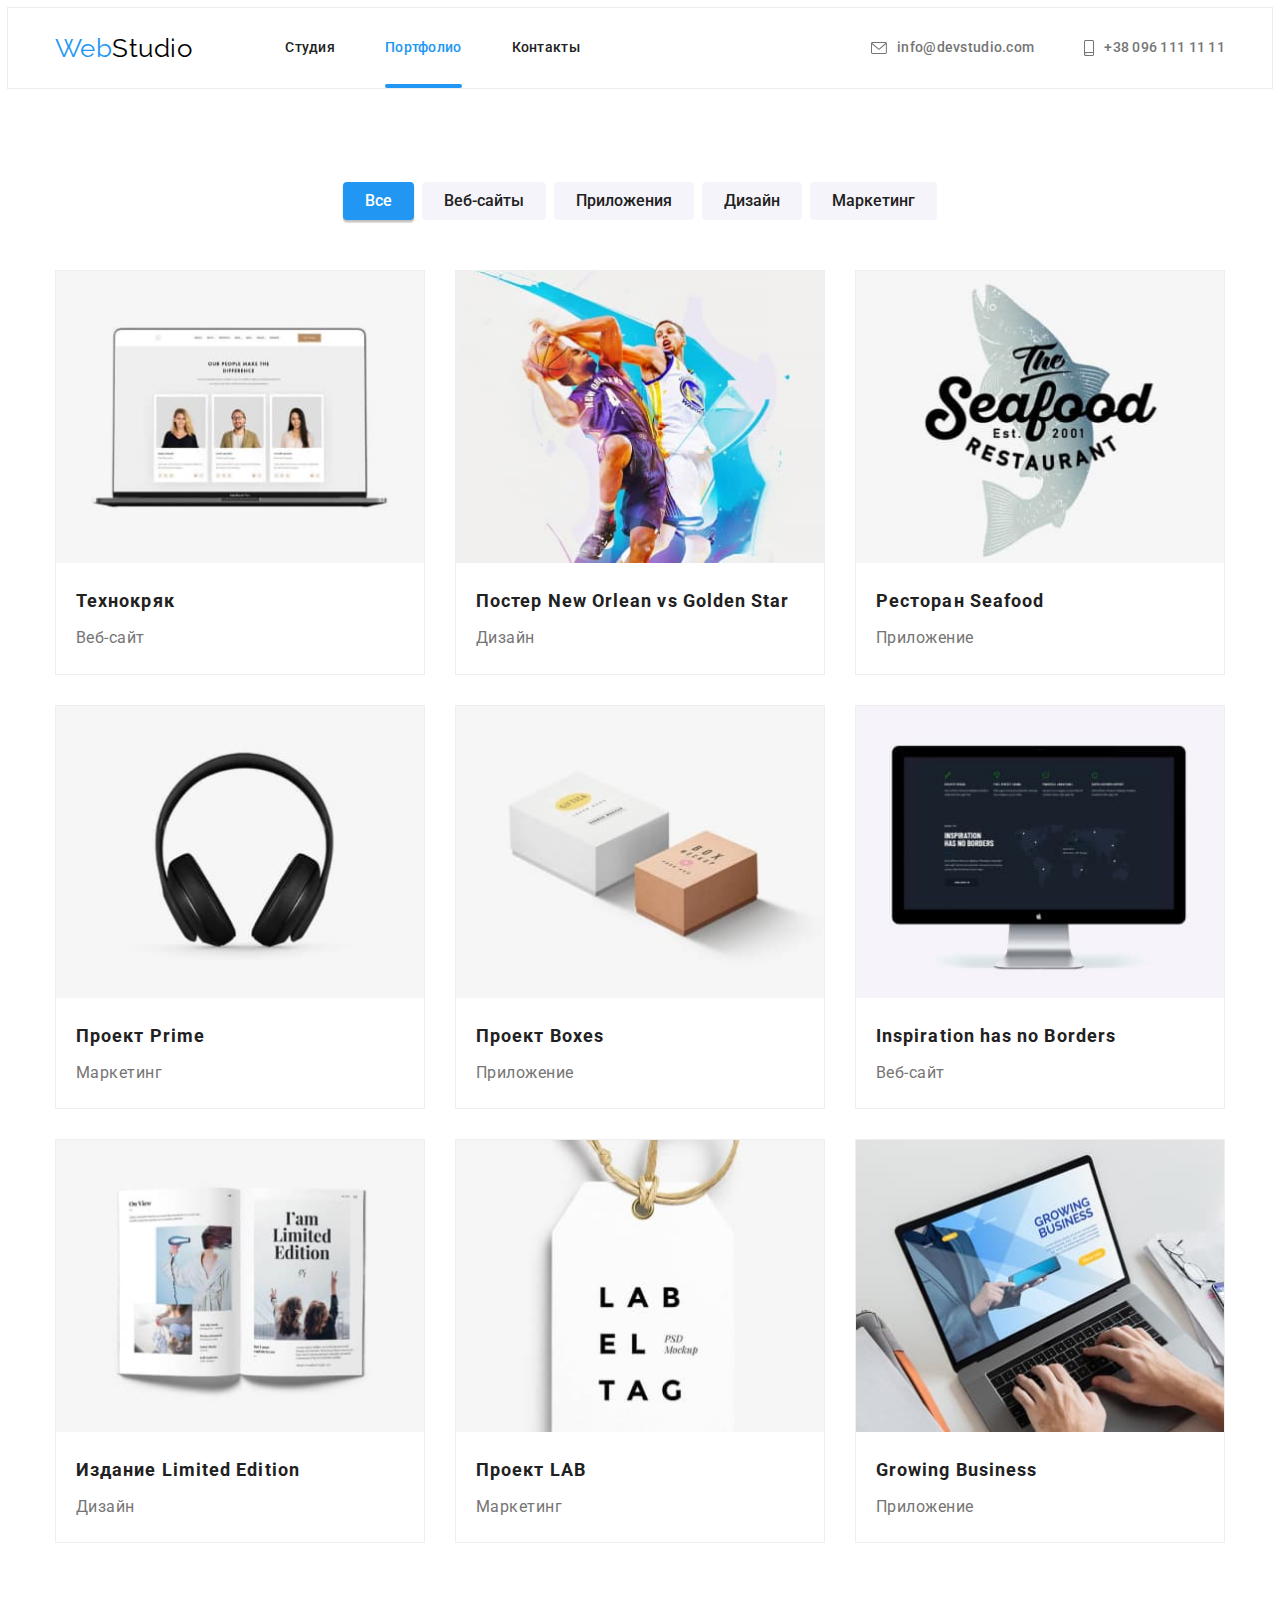
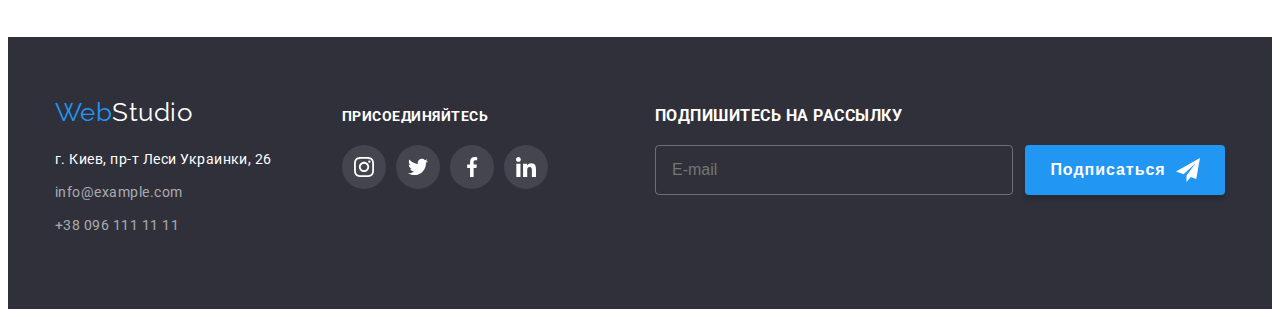
==== portfolio.html @ 7d3d6626 "дз-8" ====
<!DOCTYPE html>
<html lang="ru">
<head>
    <meta charset="UTF-8">
    <meta http-equiv="X-UA-Compatible" content="IE=edge">
    <meta name="viewport" content="width=device-width, initial-scale=1.0">
    <title>WebStudio</title>
    <link href="https://fonts.googleapis.com/css2?family=Raleway:wght@700&family=Roboto:wght@400;500;700&display=swap" rel="stylesheet">
    <link rel="stylesheet" href="https://cdnjs.cloudflare.com/ajax/libs/modern-normalize/1.1.0/modern-normalize.min.css"
        integrity="sha512-wpPYUAdjBVSE4KJnH1VR1HeZfpl1ub8YT/NKx4PuQ5NmX2tKuGu6U/JRp5y+Y8XG2tV+wKQpNHVUX03MfMFn9Q=="
        crossorigin="anonymous" referrerpolicy="no-referrer" />
    <link rel="stylesheet" href="./css/main.min.css">
</head>
<body>
    <header class="header">
        <div class="container main-nav">
            <nav class="main-nav">
                <a href="./index.html" class="logo">
                    <span class="accent">Web</span>Studio
                </a>
                <ul class="site-nav">
                    <li class="item">
                        <a href="./index.html" class="link">Студия</a>
                    </li>
                    <li class="item">
                        <a href="./portfolio.html" class="link current">Портфолио</a>
                    </li>
                    <li class="item">
                        <a href="/" class="link">Контакты</a>
                    </li>
                </ul>
            </nav>
            <ul class="contacts">
                <li class="item">
                    <a href="mailto:info@devstudio.com" class="link">
                        <svg class="icon-contacts" width="16" height="12" aria-hidden="true">
                            <use href="./images/icons.svg#envelope"></use>
                        </svg>
                        info@devstudio.com
                    </a>
                </li>
                <li class="item">
                    <a href="tel:+380961111111" class="link">
                        <svg class="icon-contacts" width="10" height="16" aria-hidden="true">
                            <use href="./images/icons.svg#smartphone"></use>
                        </svg>
                        +38 096 111 11 11
                    </a>
                </li>
            </ul>
        </div>
    </header>
    <main>
        <section class="section portf">
            <div class="container">
                <h1 class="visually-hidden">Меню</h1>
                <ul class="button-menu">
                    <li class="item">
                        <button type="button" class="button-potrf active">Все</button>
                    </li>
                    <li class="item">
                        <button type="button" class="button-potrf">Веб-сайты</button>
                    </li>
                    <li class="item">
                        <button type="button" class="button-potrf">Приложения</button>
                    </li>
                    <li class="item">
                        <button type="button" class="button-potrf">Дизайн</button>
                    </li>
                    <li class="item">
                        <button type="button" class="button-potrf">Маркетинг</button>
                    </li>
                </ul>
                <ul class="content">
                    <li class="item-portf">
                        <a class="card-portf" href="#">
                            <div class="card-thumb">
                                <img src="./images/P1.jpg" alt="ноутбук с веб-сайтом" width="370" height="294">
                                <div class="content-text">
                                    <span class="content-text-text">
                                        Ресурс предлагает комплексные предложения с разным уровнем функционала и сервисов. Все это позволит посетителю 
                                        получить исчерпывающие сведения о компании или частном лице.
                                    </span>
                                </div>
                            </div>
                            <div class="card-context">
                                <h3 class="title">Технокряк</h3>
                                <p class="context">Веб-сайт</p>
                            </div>
                        </a>
                    </li>
                    <li class="item-portf">
                        <a class="card-portf" href="#">
                            <div class="card-thumb">
                                <img src="./images/P2.jpg" alt="два баскетбольных игрока" width="370" height="294">
                                <div class="content-text">
                                    <span class="content-text-text">
                                        Ресурс предлагает комплексные предложения с разным уровнем функционала и сервисов. Все это позволит посетителю 
                                        получить исчерпывающие сведения о компании или частном лице.
                                    </span>
                                </div>
                            </div>
                            <div class="card-context">
                                <h3 class="title">Постер New Orlean vs Golden Star</h3>
                                <p class="context">Дизайн</p>
                            </div>
                        </a>
                    </li>
                    <li class="item-portf">
                        <a class="card-portf" href="#">
                            <div class="card-thumb">
                                <img src="./images/P3.jpg" alt="рыба" width="370" height="294">
                                <div class="content-text">
                                    <span class="content-text-text">
                                        Ресурс предлагает комплексные предложения с разным уровнем функционала и сервисов. Все это позволит посетителю 
                                        получить исчерпывающие сведения о компании или частном лице.
                                    </span>
                                </div>
                            </div>
                            <div class="card-context">
                                <h3 class="title">Ресторан Seafood</h3>
                                <p class="context">Приложение</p>
                            </div>
                        </a>
                    </li>
                    <li class="item-portf">
                        <a class="card-portf" href="#">
                            <div class="card-thumb">
                                <img src="./images/P4.jpg" alt="наушники" width="370" height="294">
                                <div class="content-text">
                                    <span class="content-text-text">
                                        Ресурс предлагает комплексные предложения с разным уровнем функционала и сервисов. Все это позволит посетителю
                                        получить исчерпывающие сведения о компании или частном лице.
                                    </span>
                                </div>
                            </div>
                            <div class="card-context">
                                <h3 class="title">Проект Prime</h3>
                                <p class="context">Маркетинг</p>
                            </div>
                        </a>
                    </li>
                    <li class="item-portf">
                        <a class="card-portf" href="#">
                            <div class="card-thumb">
                                <img src="./images/P5.jpg" alt="коробки" width="370" height="294">
                                <div class="content-text">
                                    <span class="content-text-text">
                                        Ресурс предлагает комплексные предложения с разным уровнем функционала и сервисов. Все это позволит посетителю
                                        получить исчерпывающие сведения о компании или частном лице.
                                    </span>
                                </div>
                            </div>
                            <div class="card-context">
                                <h3 class="title">Проект Boxes</h3>
                                <p class="context">Приложение</p>
                            </div>
                        </a>
                    </li>
                    <li class="item-portf">
                        <a class="card-portf" href="#">
                            <div class="card-thumb">
                                <img src="./images/P6.jpg" alt="монитор" width="370" height="294">
                                <div class="content-text">
                                    <span class="content-text-text">
                                        Ресурс предлагает комплексные предложения с разным уровнем функционала и сервисов. Все это позволит посетителю
                                        получить исчерпывающие сведения о компании или частном лице.
                                    </span>
                                </div>
                            </div>
                            <div class="card-context">
                                <h3 class="title">Inspiration has no Borders</h3>
                                <p class="context">Веб-сайт</p>
                            </div>
                        </a>
                    </li>
                    <li class="item-portf">
                        <a class="card-portf" href="#">
                            <div class="card-thumb">
                                <img src="./images/P7.jpg" alt="журнал" width="370" height="294">
                                <div class="content-text">
                                    <span class="content-text-text">
                                        Ресурс предлагает комплексные предложения с разным уровнем функционала и сервисов. Все это позволит посетителю
                                        получить исчерпывающие сведения о компании или частном лице.
                                    </span>
                                </div>
                            </div>
                            <div class="card-context">
                                <h3 class="title">Издание Limited Edition</h3>
                                <p class="context">Дизайн</p>
                            </div>
                        </a>
                    </li>
                    <li class="item-portf">
                        <a class="card-portf" href="#">
                            <div class="card-thumb">
                                <img src="./images/P8.jpg" alt="бирка" width="370" height="294">
                                <div class="content-text">
                                    <span class="content-text-text">
                                        Ресурс предлагает комплексные предложения с разным уровнем функционала и сервисов. Все это позволит посетителю
                                        получить исчерпывающие сведения о компании или частном лице.
                                    </span>
                                </div>
                            </div>
                            <div class="card-context">
                                <h3 class="title">Проект LAB</h3>
                                <p class="context">Маркетинг</p>
                            </div>
                        </a>
                    </li>
                    <li class="item-portf">
                        <a class="card-portf" href="#">
                            <div class="card-thumb">
                                <img src="./images/P9.jpg" alt="ноутбук с веб-сайтом" width="370" height="294">
                                <div class="content-text">
                                    <span class="content-text-text">
                                        Ресурс предлагает комплексные предложения с разным уровнем функционала и сервисов. Все это позволит посетителю
                                        получить исчерпывающие сведения о компании или частном лице.
                                    </span>
                                </div>
                            </div>
                            <div class="card-context">
                                <h3 class="title">Growing Business</h3>
                                <p class="context">Приложение</p>
                            </div>
                        </a>
                    </li>
                </ul>
            </div>
        </section>
    </main>
    <footer class="footer">
        <div class="container address">
            <div class="container-double">
                <div class="footer-address">
                    <a href="./index.html" class="logo-white"><span class="accent">Web</span>Studio</a>
                    <address class="address">
                        <ul class="address-nav">
                            <li class="item"><a class="link-nav" href="https://bit.ly/3pXMvUd" target="_blank"
                                    rel="noopener noreferrer">г.
                                    Киев, пр-т
                                    Леси Украинки, 26</a></li>
                            <li class="item"><a class="link" href="mailto:info@devstudio.com">info@example.com</a></li>
                            <li class="item"><a class="link" href="tel:+380961111111">+38 096 111 11 11</a></li>
                        </ul>
                    </address>
                </div>
                <div class="footer-container">
                    <h3 class="title">присоединяйтесь</h3>
                    <ul class="social">
                        <li class="item-social">
                            <a class="link" href="#">
                                <svg class="icon-social" width="20" height="20" aria-label="Ссылка на Instagram">
                                    <use href="./images/icons.svg#instagram"></use>
                                </svg>
                            </a>
                        </li>
                        <li class="item-social">
                            <a class="link" href="#">
                                <svg class="icon-social" width="20" height="20" aria-label="Ссылка на Twitter">
                                    <use href="./images/icons.svg#twitter"></use>
                                </svg>
                            </a>
                        </li>
                        <li class="item-social">
                            <a class="link" href="#">
                                <svg class="icon-social" width="20" height="20" aria-label="Ссылка на Facebook">
                                    <use href="./images/icons.svg#facebook"></use>
                                </svg>
                            </a>
                        </li>
                        <li class="item-social">
                            <a class="link" href="#">
                                <svg class="icon-social" width="20" height="20" aria-label="Ссылка на Linkedin">
                                    <use href="./images/icons.svg#linkedin"></use>
                                </svg>
                            </a>
                        </li>
                    </ul>
                </div>
            </div>
            <div class="form-footer">
                <b class="form-title">Подпишитесь на рассылку</b>
                <form class="form-subscription">
                    <input class="input-subscription" type="email" name="email" id="email" placeholder="E-mail" />
                    <button class="button-subscription" type="submit">
                        Подписаться
                        <svg class="icon-form" width="24" height="24" aria-hidden="true">
                            <use href="./images/icons.svg#send"></use>
                        </svg>
                    </button>
                </form>
            </div>
        </div>
    </footer>
</body>
</html>
---- css/main.min.css ----
:root{--primary-text-color: #757575;--title-text-color: #212121;--accent-color: #2196F3;--button-hover-color: #188CE8;--primary-white-color: #FFFFFF;--secondary-white-color: #F5F4FA;--address-link-color: rgba(255, 255, 255, 0.6);--logo-color: #000000;--herofooter-bg-color: #2F303A;--icons-primary-color: #afb1b8;--footer-social-color: rgba(255, 255, 255, 10%)}.visually-hidden{position:absolute;width:1px;height:1px;margin:-1px;border:0;padding:0;white-space:nowrap;-webkit-clip-path:inset(100%);clip-path:inset(100%);clip:rect(0 0 0 0);overflow:hidden}body{font-family:Roboto,sans-serif;letter-spacing:.03em;color:var(--primary-text-color);background-color:var(--primary-white-color)}h1,h2,h3,p,ul,li{margin:0}ul,li{list-style:none;text-decoration:none;padding:0}img{display:block;max-width:100%;height:auto}a{text-decoration:none;color:inherit}address{font-style:normal}html{-webkit-box-sizing:border-box;box-sizing:border-box}*,*::after,*::before{-webkit-box-sizing:inherit;box-sizing:inherit}.container{padding-left:15px;padding-right:15px;margin:0 auto}@media screen and (min-width: 480px){.container{width:480px}}@media screen and (min-width: 768px){.container{width:768px}}@media screen and (min-width: 1200px){.container{width:1200px}}.backdrop{position:fixed;top:0;left:0;width:100%;height:100%;background-color:rgba(0,0,0,.2);z-index:1;opacity:1;-webkit-transition:opacity 250ms cubic-bezier(0.4, 0, 0.2, 1),visibility 250ms cubic-bezier(0.4, 0, 0.2, 1);transition:opacity 250ms cubic-bezier(0.4, 0, 0.2, 1),visibility 250ms cubic-bezier(0.4, 0, 0.2, 1)}.backdrop.is-hidden{opacity:0;pointer-events:none;visibility:hidden}.backdrop.is-hidden .modal{-webkit-transform:translate(-50%, -50%) scale(0.9);transform:translate(-50%, -50%) scale(0.9)}.modal{display:-webkit-box;display:-ms-flexbox;display:flex;position:absolute;top:50%;left:50%;padding:40px;min-height:581px;min-width:528px;background-color:var(--primary-white-color);-webkit-box-shadow:0px 1px 3px rgba(0,0,0,.12),0px 1px 1px rgba(0,0,0,.14),0px 2px 1px rgba(0,0,0,.2);box-shadow:0px 1px 3px rgba(0,0,0,.12),0px 1px 1px rgba(0,0,0,.14),0px 2px 1px rgba(0,0,0,.2);border-radius:4px;-webkit-transform:translate(-50%, -50%) scale(1);transform:translate(-50%, -50%) scale(1);-webkit-transition:-webkit-transform 250ms cubic-bezier(0.4, 0, 0.2, 1);transition:-webkit-transform 250ms cubic-bezier(0.4, 0, 0.2, 1);transition:transform 250ms cubic-bezier(0.4, 0, 0.2, 1);transition:transform 250ms cubic-bezier(0.4, 0, 0.2, 1), -webkit-transform 250ms cubic-bezier(0.4, 0, 0.2, 1)}@media screen and (max-width: 479px){.modal{width:calc(100vw - 80px)}}.modal-item{display:-webkit-box;display:-ms-flexbox;display:flex;position:absolute;top:8px;right:8px;width:30px;height:30px;border-radius:50%;-webkit-box-align:center;-ms-flex-align:center;align-items:center;-webkit-box-pack:center;-ms-flex-pack:center;justify-content:center;background-color:inherit;border:1px solid rgba(0,0,0,.1);cursor:pointer}.modal-item:hover .icon-modal,.modal-item:focus .icon-modal{fill:var(--accent-color)}.icon-modal{position:absolute;fill:var(--logo-color);-webkit-transition:fill 250ms cubic-bezier(0.4, 0, 0.2, 1);transition:fill 250ms cubic-bezier(0.4, 0, 0.2, 1)}.form-modal{display:-webkit-box;display:-ms-flexbox;display:flex;-webkit-box-orient:vertical;-webkit-box-direction:normal;-ms-flex-direction:column;flex-direction:column;-webkit-box-align:center;-ms-flex-align:center;align-items:center;text-align:left;padding:0}@media screen and (max-width: 479px){.form-modal{width:calc(100vw - 80px)}}.form-modal-title{font-weight:700;font-size:20px;line-height:1.5;text-align:center;color:var(--title-text-color);margin-bottom:12px}@media screen and (min-width: 1200px){.form-modal-title{line-height:1.16}}.form-group-field{width:100%;font-size:16px;line-height:1.125;margin-bottom:20px}.form-label{display:block;font-size:12px;line-height:1.17;letter-spacing:.01em;color:var(--primary-text-color);padding:0;margin-bottom:4px}.form-field{position:relative;width:100%;margin-bottom:10px}.form-field:focus-within>.icon-input{fill:var(--accent-color)}.icon-input{position:absolute;left:12px;top:50%;-webkit-transform:translateY(-50%);transform:translateY(-50%);width:18px;height:18px;fill:var(--title-text-color);-webkit-transition:fill 250ms cubic-bezier(0.4, 0, 0.2, 1);transition:fill 250ms cubic-bezier(0.4, 0, 0.2, 1)}.form-input{width:100%;min-height:40px;border:1px solid rgba(33,33,33,.2);border-radius:4px;padding-left:42px;color:var(--primary-text-color);-webkit-transition:border 250ms cubic-bezier(0.4, 0, 0.2, 1);transition:border 250ms cubic-bezier(0.4, 0, 0.2, 1)}.form-input:focus-within{border:1px solid #2196f3}.form-textarea{display:block;width:100%;min-height:120px;border:1px solid rgba(33,33,33,.2);border-radius:4px;color:var(--primary-text-color);padding:12px 16px;margin:0;resize:none;-webkit-transition:border 250ms cubic-bezier(0.4, 0, 0.2, 1);transition:border 250ms cubic-bezier(0.4, 0, 0.2, 1)}.form-textarea:focus-within{border:1px solid #2196f3}.form-textarea::-webkit-input-placeholder{color:rgba(117,117,117,.5)}.form-textarea::-moz-placeholder{color:rgba(117,117,117,.5)}.form-textarea:-ms-input-placeholder{color:rgba(117,117,117,.5)}.form-textarea::-ms-input-placeholder{color:rgba(117,117,117,.5)}.form-textarea::placeholder{color:rgba(117,117,117,.5)}.form-contract-label{position:relative;display:-webkit-box;display:-ms-flexbox;display:flex;-webkit-box-align:center;-ms-flex-align:center;align-items:center;margin-bottom:30px;padding-left:24px;font-size:14px;line-height:1.71;color:var(--primary-text-color)}@media screen and (max-width: 767px){.form-contract-label{font-size:12px;line-height:1.16}}.form-contract-link{text-decoration:underline;color:var(--accent-color)}.icon-contract-check{position:absolute;left:0;top:50%;-webkit-transform:translateY(-50%);transform:translateY(-50%);opacity:1;-webkit-transition:opacity 250ms cubic-bezier(0.4, 0, 0.2, 1);transition:opacity 250ms cubic-bezier(0.4, 0, 0.2, 1)}.checkbox:checked~.icon-contract-check{opacity:0}.icon-contract-checked{position:absolute;left:0;top:50%;-webkit-transform:translateY(-50%);transform:translateY(-50%);opacity:0;fill:var(--accent-color);-webkit-transition:opacity 250ms cubic-bezier(0.4, 0, 0.2, 1);transition:opacity 250ms cubic-bezier(0.4, 0, 0.2, 1)}.form-contract-label:focus-within>.icon-contract-checked,.checkbox:checked~.icon-contract-checked{opacity:1}.checkbox:focus-visible~.icon-contract-checked{outline-offset:2px;outline:2px solid #000;border-radius:1px}.form-modal-btn{display:-webkit-box;display:-ms-flexbox;display:flex;-webkit-box-align:center;-ms-flex-align:center;align-items:center;-webkit-box-pack:center;-ms-flex-pack:center;justify-content:center;width:200px;height:50px;padding:0;font-weight:700;font-size:16px;line-height:1.875;letter-spacing:.06em;color:var(--primary-white-color);-webkit-box-shadow:0px 4px 4px rgba(0,0,0,.15);box-shadow:0px 4px 4px rgba(0,0,0,.15);background-color:var(--accent-color);border:none;border-radius:4px;cursor:pointer;-webkit-transition:background-color 250ms cubic-bezier(0.4, 0, 0.2, 1);transition:background-color 250ms cubic-bezier(0.4, 0, 0.2, 1)}.form-modal-btn:hover,.form-modal-btn:focus{background-color:var(--button-hover-color)}.section{max-width:1600px;margin:0 auto;padding-top:60px;padding-bottom:60px}@media screen and (min-width: 1200px){.section{padding-top:94px;padding-bottom:94px}}.section-title,.team-title,.clients-title{margin-top:0;margin-bottom:50px;font-size:36px;line-height:1.17;text-align:center;color:var(--title-text-color)}.site-nav .link:hover,.site-nav .link:focus,.contacts .link:hover,.contacts .link:focus,.address-nav .link:hover,.address-nav .link:focus{color:var(--accent-color)}.button-menu .button-potrf.active,.button-potrf:hover,.button-potrf:focus{color:var(--primary-white-color);background-color:var(--accent-color);-webkit-box-shadow:0px 3px 1px rgba(0,0,0,.1),0px 1px 2px rgba(0,0,0,.08),0px 2px 2px rgba(0,0,0,.12);box-shadow:0px 3px 1px rgba(0,0,0,.1),0px 1px 2px rgba(0,0,0,.08),0px 2px 2px rgba(0,0,0,.12)}.header{outline:1px solid #ececec}.logo{font-family:Raleway;font-size:26px;line-height:1.19;color:var(--logo-color)}.accent{color:var(--accent-color)}.main-nav{display:-webkit-box;display:-ms-flexbox;display:flex;-webkit-box-align:center;-ms-flex-align:center;align-items:center}.site-nav{display:-webkit-box;display:-ms-flexbox;display:flex;margin-left:93px}.site-nav .link{display:block;padding-top:32px;padding-bottom:32px;font-weight:500;font-size:14px;line-height:1.14;letter-spacing:.02em;color:var(--title-text-color);-webkit-transition:color 250ms cubic-bezier(0.4, 0, 0.2, 1);transition:color 250ms cubic-bezier(0.4, 0, 0.2, 1)}.site-nav .item+.item{margin-left:50px}.site-nav .link.current{color:var(--accent-color)}.site-nav .link.current::after{position:absolute;display:block;content:"";bottom:0;right:0;width:100%;height:4px;border-radius:2px;background-color:#2196f3}.site-nav .item{position:relative}.contacts{display:-webkit-box;display:-ms-flexbox;display:flex;margin-left:auto}.contacts .item{fill:currentColor}.contacts .icon-contacts{margin-right:10px}.contacts .icon-contacts:hover{fill:var(--accent-color)}.contacts .link{display:-webkit-inline-box;display:-ms-inline-flexbox;display:inline-flex;-webkit-box-align:center;-ms-flex-align:center;align-items:center;padding-top:32px;padding-bottom:32px;font-weight:500;font-size:14px;line-height:1.14;letter-spacing:.02em;color:var(--primary-text-color);-webkit-transition:color 250ms cubic-bezier(0.4, 0, 0.2, 1);transition:color 250ms cubic-bezier(0.4, 0, 0.2, 1)}.contacts .item+.item{margin-left:50px}.hero{padding:200px 0;text-align:center;background-color:var(--herofooter-bg-color);max-width:1600px;margin-left:auto;margin-right:auto;background-image:-webkit-gradient(linear, left top, right top, from(rgba(47, 48, 58, 0.4)), to(rgba(47, 48, 58, 0.4))),url(../images/fon.jpg);background-image:linear-gradient(to right, rgba(47, 48, 58, 0.4), rgba(47, 48, 58, 0.4)),url(../images/fon.jpg);background-repeat:no-repeat;background-position:center;background-size:cover}.hero-title{width:696px;margin-left:auto;margin-right:auto;margin-top:0;margin-bottom:30px;font-weight:900;font-size:44px;line-height:1.36;letter-spacing:.06em;text-transform:uppercase;color:var(--primary-white-color)}.button{font-family:inherit;font-weight:700;font-size:16px;line-height:1.88;text-align:center;letter-spacing:.06em;color:var(--primary-white-color);background-color:var(--accent-color);padding:10px 32px;border-radius:4px;border:none;cursor:pointer;-webkit-transition:background-color 250ms cubic-bezier(0.4, 0, 0.2, 1);transition:background-color 250ms cubic-bezier(0.4, 0, 0.2, 1)}.button:hover,.button:focus{color:var(--primary-white-color);background-color:var(--button-hover-color)}@media screen and (min-width: 768px){.peculiarities{display:-webkit-box;display:-ms-flexbox;display:flex;-ms-flex-wrap:wrap;flex-wrap:wrap}}@media screen and (max-width: 479px){.peculiarities .item{width:100%}}@media screen and (max-width: 767px){.peculiarities .item+.peculiarities .item{margin-left:30px}}@media screen and (min-width: 480px)and (max-width: 767px){.peculiarities .item{width:450px}}@media screen and (min-width: 768px)and (max-width: 1199px){.peculiarities .item{-ms-flex-preferred-size:calc(50% - 30px);flex-basis:calc(50% - 30px);margin-left:30px;margin-top:30px}}@media screen and (min-width: 1200px){.peculiarities .item{-ms-flex-preferred-size:calc(25% - 30px);flex-basis:calc(25% - 30px);margin-left:30px;margin-top:30px}}.peculiarities .title{margin-top:0;margin-bottom:10px;font-size:14px;line-height:1.14;text-transform:uppercase;color:var(--title-text-color);text-align:center}@media screen and (min-width: 768px){.peculiarities .title{text-align:left}}.thumb{display:-webkit-box;display:-ms-flexbox;display:flex;margin-bottom:30px;background-color:var(--secondary-white-color);border-radius:4px;height:120px;-webkit-box-align:center;-ms-flex-align:center;align-items:center;-webkit-box-pack:center;-ms-flex-pack:center;justify-content:center}.text{margin-top:0;margin-bottom:0;font-size:14px;line-height:1.71}@media screen and (max-width: 768px){.text{margin-bottom:30px}}.image{padding-top:0}@media screen and (max-width: 1199px){.image{display:none}}.picture{display:-webkit-box;display:-ms-flexbox;display:flex;position:relative;width:370}.picture .item+.item{margin-left:30px}.picture-text{display:-webkit-box;display:-ms-flexbox;display:flex;position:absolute;padding:27px 82px;bottom:0;font-weight:700;font-size:14px;line-height:1.14;text-transform:uppercase;color:#fff;-webkit-box-pack:center;-ms-flex-pack:center;justify-content:center;-webkit-box-align:center;-ms-flex-align:center;align-items:center}.picture-text-text{margin:0}.picture .item::before{display:inline-block;position:absolute;content:"";width:370px;height:70px;bottom:0;background-color:rgba(47,48,58,.8)}.section.team{background-color:var(--secondary-white-color)}@media screen and (min-width: 768px){.work-list{display:-webkit-box;display:-ms-flexbox;display:flex;-ms-flex-wrap:wrap;flex-wrap:wrap;margin-left:-30px;margin-top:-30px}}.work-list .title{margin-top:0;margin-bottom:10px;font-weight:500;font-size:16px;line-height:1.19;color:var(--title-text-color)}.work-item{background-color:var(--primary-white-color);-webkit-box-shadow:0px 1px 3px rgba(0,0,0,.12),0px 1px 1px rgba(0,0,0,.14),0px 2px 1px rgba(0,0,0,.2);box-shadow:0px 1px 3px rgba(0,0,0,.12),0px 1px 1px rgba(0,0,0,.14),0px 2px 1px rgba(0,0,0,.2);border-radius:0px 0px 4px 4px}@media screen and (max-width: 479px){.work-item{width:100%}}@media screen and (min-width: 480px)and (max-width: 767px){.work-item{width:450px}}@media screen and (max-width: 767px){.work-item+.work-item{margin-top:30px}}@media screen and (min-width: 768px)and (max-width: 1199px){.work-item{-ms-flex-preferred-size:calc(50% - 30px);flex-basis:calc(50% - 30px);margin-left:30px;margin-top:30px}}@media screen and (min-width: 1200px){.work-item{-ms-flex-preferred-size:calc(25% - 30px);flex-basis:calc(25% - 30px);margin-left:30px;margin-top:30px}}.card-content{padding:30px;text-align:center}.card-icon{display:-webkit-box;display:-ms-flexbox;display:flex;-webkit-box-pack:center;-ms-flex-pack:center;justify-content:center}.card-icon .link{display:-webkit-inline-box;display:-ms-inline-flexbox;display:inline-flex;-webkit-box-align:center;-ms-flex-align:center;align-items:center;-webkit-box-pack:center;-ms-flex-pack:center;justify-content:center;width:44px;height:44px;border-radius:50%;fill:var(--icons-primary-color);-webkit-transition:background-color 250ms cubic-bezier(0.4, 0, 0.2, 1),fill 250ms cubic-bezier(0.4, 0, 0.2, 1);transition:background-color 250ms cubic-bezier(0.4, 0, 0.2, 1),fill 250ms cubic-bezier(0.4, 0, 0.2, 1)}.card-icon .link:hover,.card-icon .link:focus{fill:var(--primary-white-color);background-color:var(--accent-color)}.card-icon .item-team+.item-team{margin-left:10px}.team-text{margin-top:0;margin-bottom:16px;font-size:16px;line-height:1.19}.company{display:-webkit-box;display:-ms-flexbox;display:flex;-ms-flex-wrap:wrap;flex-wrap:wrap;margin-left:-30px;margin-top:-30px}.company .link{display:-webkit-inline-box;display:-ms-inline-flexbox;display:inline-flex;border:1px solid var(--icons-primary-color);border-radius:4px;width:170px;height:92px;-webkit-box-align:center;-ms-flex-align:center;align-items:center;-webkit-box-pack:center;-ms-flex-pack:center;justify-content:center;fill:var(--icons-primary-color);-webkit-transition:border 250ms cubic-bezier(0.4, 0, 0.2, 1);transition:border 250ms cubic-bezier(0.4, 0, 0.2, 1)}.company .link:hover,.company .link:focus{border:1px solid var(--accent-color)}.company .link:hover .icon-clients,.company .link:hover .icon-clients,.company .link:focus .icon-clients,.company .link:focus .icon-clients{fill:var(--accent-color)}.company .link:hover .icon-clients,.company .link:focus .icon-clients{-webkit-transition:fill 250ms cubic-bezier(0.4, 0, 0.2, 1);transition:fill 250ms cubic-bezier(0.4, 0, 0.2, 1)}.company .company-item+.company-item{margin-left:30px}.company .company-item{-ms-flex-preferred-size:calc(50% - 30px);flex-basis:calc(50% - 30px);margin-left:30px;margin-top:30px}@media screen and (min-width: 768px){.company .company-item{-ms-flex-preferred-size:calc(33.3333333333% - 30px);flex-basis:calc(33.3333333333% - 30px);margin-left:30px;margin-top:30px}}@media screen and (min-width: 1200px){.company .company-item{-ms-flex-preferred-size:calc(16.6666666667% - 30px);flex-basis:calc(16.6666666667% - 30px);margin-left:30px;margin-top:30px}}.footer{padding-top:60px;padding-bottom:60px;background-color:var(--herofooter-bg-color)}@media screen and (min-width: 768px)and (max-width: 1199px){.container-double{display:-webkit-box;display:-ms-flexbox;display:flex;-webkit-box-align:baseline;-ms-flex-align:baseline;align-items:baseline;margin-bottom:60px}}@media screen and (min-width: 768px)and (min-width: 1200px){.container-double{display:-webkit-box;display:-ms-flexbox;display:flex;-webkit-box-align:baseline;-ms-flex-align:baseline;align-items:baseline}}.logo-white{display:block;margin-bottom:20px;font-family:Raleway;font-size:26px;line-height:1.19;color:var(--primary-white-color)}@media screen and (min-width: 768px)and (max-width: 1199px){.footer-address{width:354px;margin-bottom:0;max-width:354px;margin-right:30px}}@media screen and (max-width: 767px){.footer-address{margin-bottom:60px}}.address{text-align:center}@media screen and (min-width: 1200px){.address{display:-webkit-box;display:-ms-flexbox;display:flex;text-align:left;-webkit-box-align:baseline;-ms-flex-align:baseline;align-items:baseline}}.address-nav .item+.item{margin-top:9px}.address-nav .link-nav{font-style:normal;font-size:14px;line-height:1.71;color:var(--primary-white-color)}.address-nav .link{font-style:normal;font-size:14px;line-height:1.71;color:var(--address-link-color);-webkit-transition:color 250ms cubic-bezier(0.4, 0, 0.2, 1);transition:color 250ms cubic-bezier(0.4, 0, 0.2, 1)}.footer-container{margin-bottom:60px}@media screen and (min-width: 768px)and (max-width: 1199px){.footer-container{width:354px;margin-bottom:0;max-width:354px;margin-right:30px}}@media screen and (min-width: 1200px){.footer-container{margin-left:70px}}.footer-container .title{margin-top:0;margin-bottom:20px;font-weight:700;font-size:14px;line-height:1.14;text-transform:uppercase;color:var(--primary-white-color)}.social{display:-webkit-inline-box;display:-ms-inline-flexbox;display:inline-flex}@media screen and (min-width: 1200px){.social{display:-webkit-box;display:-ms-flexbox;display:flex}}.social .link{display:-webkit-inline-box;display:-ms-inline-flexbox;display:inline-flex;-webkit-box-align:center;-ms-flex-align:center;align-items:center;-webkit-box-pack:center;-ms-flex-pack:center;justify-content:center;width:44px;height:44px;border-radius:50%;fill:var(--primary-white-color);background-color:var(--footer-social-color);-webkit-transition:background-color 250ms cubic-bezier(0.4, 0, 0.2, 1);transition:background-color 250ms cubic-bezier(0.4, 0, 0.2, 1)}.social .link:hover,.social .link:focus{background-color:var(--accent-color)}.social .item-social+.item-social{margin-left:10px}.form-footer{margin-left:auto;color:var(--primary-white-color)}.form-title{display:block;text-transform:uppercase;margin-bottom:20px}.form-subscription{display:-webkit-box;display:-ms-flexbox;display:flex;-webkit-box-align:center;-ms-flex-align:center;align-items:center}@media screen and (max-width: 1199px){.form-subscription{-webkit-box-orient:vertical;-webkit-box-direction:normal;-ms-flex-direction:column;flex-direction:column}}.input-subscription{display:-webkit-box;display:-ms-flexbox;display:flex;-webkit-box-align:center;-ms-flex-align:center;align-items:center;min-width:450px;height:50px;padding:0;padding-left:16px;font-size:16px;line-height:1.25;color:var(--primary-white-color);background-color:rgba(0,0,0,0);border:1px solid rgba(255,255,255,.3);border-radius:4px}@media screen and (max-width: 1199px){.input-subscription{margin-bottom:20px}}@media screen and (min-width: 1200px){.input-subscription{min-width:358px;margin-right:12px}}.button-subscription{display:-webkit-box;display:-ms-flexbox;display:flex;-webkit-box-align:center;-ms-flex-align:center;align-items:center;-webkit-box-pack:center;-ms-flex-pack:center;justify-content:center;width:200px;height:50px;padding:0;font-weight:700;font-size:16px;line-height:1.875;letter-spacing:.06em;color:var(--primary-white-color);-webkit-box-shadow:0px 4px 4px rgba(0,0,0,.15);box-shadow:0px 4px 4px rgba(0,0,0,.15);background-color:var(--accent-color);border:none;border-radius:4px;cursor:pointer;-webkit-transition:background-color 250ms cubic-bezier(0.4, 0, 0.2, 1);transition:background-color 250ms cubic-bezier(0.4, 0, 0.2, 1)}.button-subscription:hover,.button-subscription:focus{color:var(--primary-white-color);background-color:var(--button-hover-color)}.icon-form{margin-left:10px;fill:var(--primary-white-color)}.button-menu{display:-webkit-box;display:-ms-flexbox;display:flex;-webkit-box-pack:center;-ms-flex-pack:center;justify-content:center;margin-bottom:50px}@media screen and (max-width: 767px){.button-menu{-webkit-box-pack:start;-ms-flex-pack:start;justify-content:start;-ms-flex-wrap:wrap;flex-wrap:wrap;margin-bottom:25px}}@media screen and (min-width: 768px)and (max-width: 1199px){.button-menu{margin-bottom:30px}}.button-menu .item+.item{margin-left:8px}@media screen and (max-width: 767px){.button-menu .item+.item{margin-bottom:15px}}.button-potrf{margin-top:0;font-family:inherit;font-weight:500;font-size:16px;line-height:1.63;text-align:center;color:var(--title-text-color);background-color:var(--secondary-white-color);padding:6px 22px;border-radius:4px;border:none;cursor:pointer;-webkit-transition:color 250ms cubic-bezier(0.4, 0, 0.2, 1),background-color 250ms cubic-bezier(0.4, 0, 0.2, 1),-webkit-box-shadow 250ms cubic-bezier(0.4, 0, 0.2, 1);transition:color 250ms cubic-bezier(0.4, 0, 0.2, 1),background-color 250ms cubic-bezier(0.4, 0, 0.2, 1),-webkit-box-shadow 250ms cubic-bezier(0.4, 0, 0.2, 1);transition:color 250ms cubic-bezier(0.4, 0, 0.2, 1),background-color 250ms cubic-bezier(0.4, 0, 0.2, 1),box-shadow 250ms cubic-bezier(0.4, 0, 0.2, 1);transition:color 250ms cubic-bezier(0.4, 0, 0.2, 1),background-color 250ms cubic-bezier(0.4, 0, 0.2, 1),box-shadow 250ms cubic-bezier(0.4, 0, 0.2, 1),-webkit-box-shadow 250ms cubic-bezier(0.4, 0, 0.2, 1)}.context{margin-top:0;margin-bottom:0;font-size:16px;line-height:1.88}.content{display:-webkit-box;display:-ms-flexbox;display:flex;-ms-flex-wrap:wrap;flex-wrap:wrap;margin-left:-30px;margin-top:-30px}.content .title{margin-top:0;margin-bottom:4px;font-size:18px;line-height:2;letter-spacing:.06em;color:var(--title-text-color)}.content .item-portf{margin-left:30px;margin-top:30px;background-color:var(--primary-white-color);border:1px solid #eee;-webkit-transition:cursor 250ms cubic-bezier(0.4, 0, 0.2, 1);transition:cursor 250ms cubic-bezier(0.4, 0, 0.2, 1);-webkit-transition:-webkit-box-shadow 250ms cubic-bezier(0.4, 0, 0.2, 1);transition:-webkit-box-shadow 250ms cubic-bezier(0.4, 0, 0.2, 1);transition:box-shadow 250ms cubic-bezier(0.4, 0, 0.2, 1);transition:box-shadow 250ms cubic-bezier(0.4, 0, 0.2, 1), -webkit-box-shadow 250ms cubic-bezier(0.4, 0, 0.2, 1)}@media screen and (min-width: 480px){.content .item-portf{-ms-flex-preferred-size:calc(100% - 30px);flex-basis:calc(100% - 30px)}}@media screen and (min-width: 768px){.content .item-portf{-ms-flex-preferred-size:calc(50% - 30px);flex-basis:calc(50% - 30px)}}@media screen and (min-width: 1200px){.content .item-portf{-ms-flex-preferred-size:calc(33.3333333333% - 30px);flex-basis:calc(33.3333333333% - 30px)}}.content .item-portf:hover,.content .item-portf:focus{cursor:pointer;-webkit-box-shadow:0px 1px 1px rgba(0,0,0,.12),0px 4px 4px rgba(0,0,0,.06),1px 4px 6px rgba(0,0,0,.16);box-shadow:0px 1px 1px rgba(0,0,0,.12),0px 4px 4px rgba(0,0,0,.06),1px 4px 6px rgba(0,0,0,.16)}.card-context{padding:20px}.card-portf:hover .content-text,.card-portf:focus .content-text{opacity:1}.card-thumb:hover::before,.card-thumb:focus::before{opacity:1}.card-thumb{position:relative;overflow:hidden}.card-thumb::before{display:inline-block;position:absolute;content:"";width:100%;height:100%;opacity:0}.card-portf:hover .content-text,.card-portf:focus .content-text{-webkit-transform:translateY(0);transform:translateY(0)}.content-text{display:-webkit-box;display:-ms-flexbox;display:flex;position:absolute;top:0;left:0;-webkit-transform:translate(0, 0);transform:translate(0, 0);padding:63px 24px;font-size:18px;line-height:1.56;color:var(--primary-white-color);opacity:0;background-color:rgba(33,150,243,.9);-webkit-transform:translateY(100%);transform:translateY(100%);-webkit-transition:-webkit-transform 250ms cubic-bezier(0.4, 0, 0.2, 1);transition:-webkit-transform 250ms cubic-bezier(0.4, 0, 0.2, 1);transition:transform 250ms cubic-bezier(0.4, 0, 0.2, 1);transition:transform 250ms cubic-bezier(0.4, 0, 0.2, 1), -webkit-transform 250ms cubic-bezier(0.4, 0, 0.2, 1)}.content-text-text-text{margin:0;width:322px;height:168px;-webkit-box-align:center;-ms-flex-align:center;align-items:center;-webkit-box-pack:center;-ms-flex-pack:center;justify-content:center}/*# sourceMappingURL=main.min.css.map */
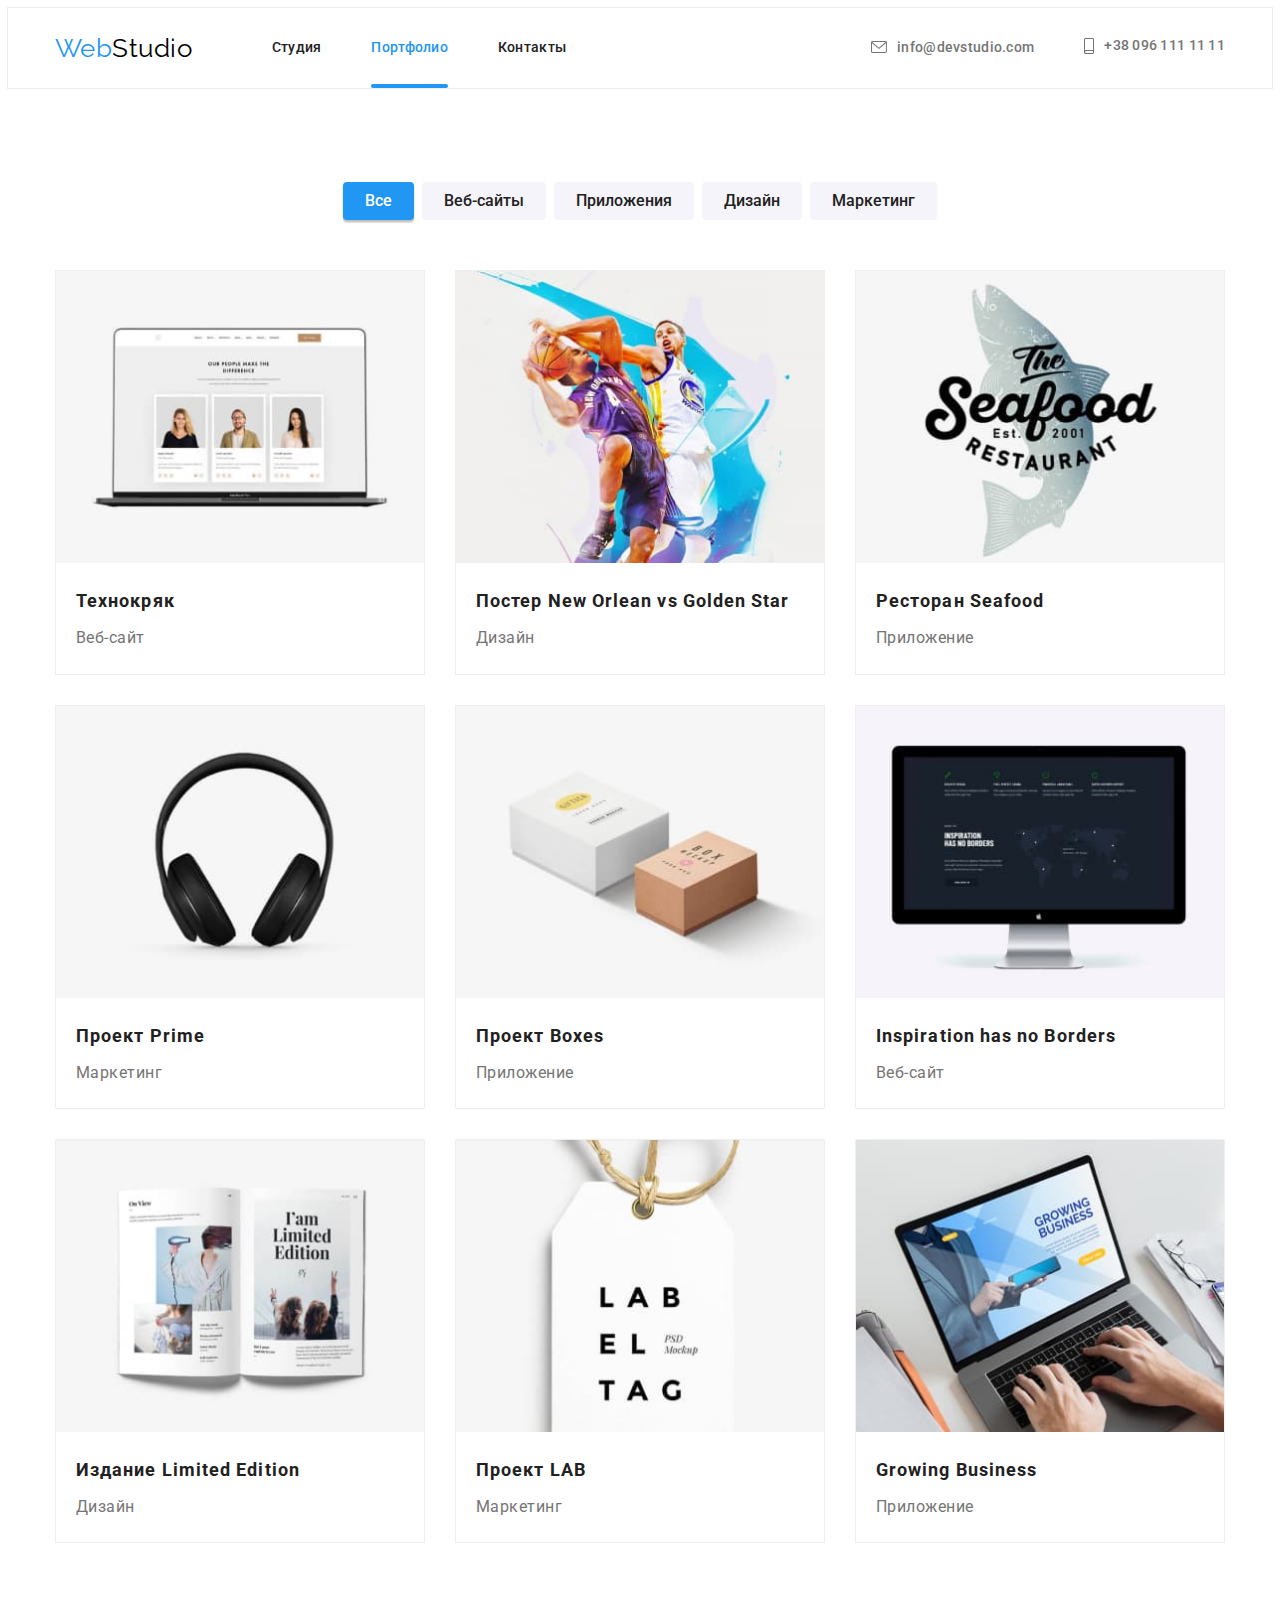
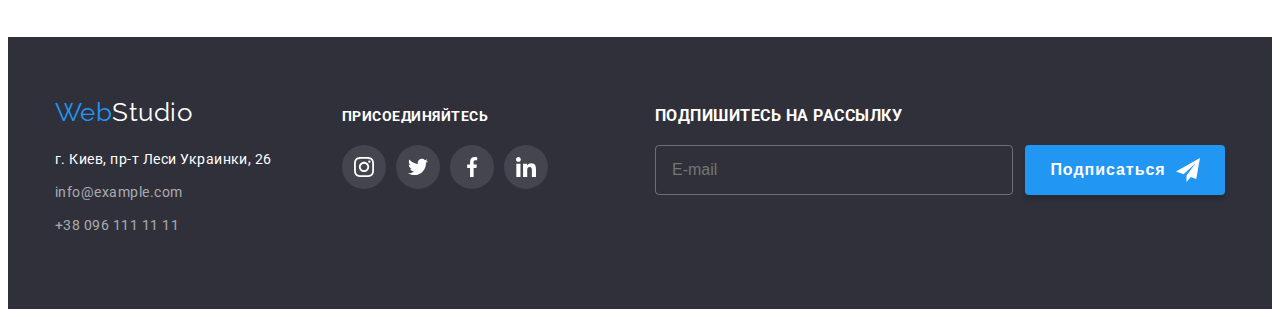
==== commit ff42ed2a: "дз-8" ====
--- a/portfolio.html
+++ b/portfolio.html
@@ -14,40 +14,70 @@
 <body>
     <header class="header">
         <div class="container main-nav">
-            <nav class="main-nav">
-                <a href="./index.html" class="logo">
-                    <span class="accent">Web</span>Studio
-                </a>
-                <ul class="site-nav">
-                    <li class="item">
-                        <a href="./index.html" class="link">Студия</a>
-                    </li>
-                    <li class="item">
-                        <a href="./portfolio.html" class="link current">Портфолио</a>
-                    </li>
-                    <li class="item">
-                        <a href="/" class="link">Контакты</a>
-                    </li>
-                </ul>
-            </nav>
-            <ul class="contacts">
-                <li class="item">
-                    <a href="mailto:info@devstudio.com" class="link">
-                        <svg class="icon-contacts" width="16" height="12" aria-hidden="true">
-                            <use href="./images/icons.svg#envelope"></use>
+            <a href="./index.html" class="logo">
+                <span class="accent">Web</span>Studio
+            </a>
+            <button type="button" class="menu-mobile-button" aria-expanded="false" aria-controls="menu-container"
+                .js-open-menu>
+                <svg width="40" height="40" aria-label="Переключатель мобильного меню">
+                    <use class="icon-mobile-open" href="./images/icons.svg#menu"></use>
+                </svg>
+            </button>
+            <div class="menu-container" id="menu-container" .js-menu-container>
+                <div class="menu-mobie-container">
+                    <button type="button" class="menu-container-button" aria-expanded="false" aria-controls="menu-container"
+                        .js-close-menu>
+                        <svg width="40" height="40" aria-label="Переключатель мобильного меню">
+                            <use class="icon-mobile-close" href="./images/icons.svg#close-mobile"></use>
                         </svg>
-                        info@devstudio.com
-                    </a>
-                </li>
-                <li class="item">
-                    <a href="tel:+380961111111" class="link">
-                        <svg class="icon-contacts" width="10" height="16" aria-hidden="true">
-                            <use href="./images/icons.svg#smartphone"></use>
-                        </svg>
-                        +38 096 111 11 11
-                    </a>
-                </li>
-            </ul>
+                    </button>
+                    <nav class="main-nav">
+                        <ul class="site-nav">
+                            <li class="item">
+                                <a href="./index.html" class="link">Студия</a>
+                            </li>
+                            <li class="item">
+                                <a href="./prettier.html" class="link current">Портфолио</a>
+                            </li>
+                            <li class="item">
+                                <a href="/" class="link">Контакты</a>
+                            </li>
+                        </ul>
+                    </nav>
+                    <ul class="contacts">
+                        <li class="item">
+                            <a href="mailto:info@devstudio.com" class="link link-email">
+                                <svg class="icon-contacts" width="16" height="12" aria-hidden="true">
+                                    <use href="./images/icons.svg#envelope"></use>
+                                </svg>
+                                info@devstudio.com
+                            </a>
+                        </li>
+                        <li class="item">
+                            <a href="tel:+380961111111" class="link link-tel">
+                                <svg class="icon-contacts" width="10" height="16" aria-hidden="true">
+                                    <use href="./images/icons.svg#smartphone"></use>
+                                </svg>
+                                +38 096 111 11 11
+                            </a>
+                        </li>
+                    </ul>
+                    <ul class="social-networks">
+                        <li class="social-networks-item">
+                            <a href="#" class="social-networks-link">Instagram</a>
+                        </li>
+                        <li class="social-networks-item">
+                            <a href="#" class="social-networks-link">Twitter</a>
+                        </li>
+                        <li class="social-networks-item">
+                            <a href="#" class="social-networks-link">Facebook</a>
+                        </li>
+                        <li class="social-networks-item">
+                            <a href="#" class="social-networks-link">LinkedIn</a>
+                        </li>
+                    </ul>
+                </div>
+            </div>
         </div>
     </header>
     <main>
--- a/css/main.min.css
+++ b/css/main.min.css
@@ -1 +1 @@
-:root{--primary-text-color: #757575;--title-text-color: #212121;--accent-color: #2196F3;--button-hover-color: #188CE8;--primary-white-color: #FFFFFF;--secondary-white-color: #F5F4FA;--address-link-color: rgba(255, 255, 255, 0.6);--logo-color: #000000;--herofooter-bg-color: #2F303A;--icons-primary-color: #afb1b8;--footer-social-color: rgba(255, 255, 255, 10%)}.visually-hidden{position:absolute;width:1px;height:1px;margin:-1px;border:0;padding:0;white-space:nowrap;-webkit-clip-path:inset(100%);clip-path:inset(100%);clip:rect(0 0 0 0);overflow:hidden}body{font-family:Roboto,sans-serif;letter-spacing:.03em;color:var(--primary-text-color);background-color:var(--primary-white-color)}h1,h2,h3,p,ul,li{margin:0}ul,li{list-style:none;text-decoration:none;padding:0}img{display:block;max-width:100%;height:auto}a{text-decoration:none;color:inherit}address{font-style:normal}html{-webkit-box-sizing:border-box;box-sizing:border-box}*,*::after,*::before{-webkit-box-sizing:inherit;box-sizing:inherit}.container{padding-left:15px;padding-right:15px;margin:0 auto}@media screen and (min-width: 480px){.container{width:480px}}@media screen and (min-width: 768px){.container{width:768px}}@media screen and (min-width: 1200px){.container{width:1200px}}.backdrop{position:fixed;top:0;left:0;width:100%;height:100%;background-color:rgba(0,0,0,.2);z-index:1;opacity:1;-webkit-transition:opacity 250ms cubic-bezier(0.4, 0, 0.2, 1),visibility 250ms cubic-bezier(0.4, 0, 0.2, 1);transition:opacity 250ms cubic-bezier(0.4, 0, 0.2, 1),visibility 250ms cubic-bezier(0.4, 0, 0.2, 1)}.backdrop.is-hidden{opacity:0;pointer-events:none;visibility:hidden}.backdrop.is-hidden .modal{-webkit-transform:translate(-50%, -50%) scale(0.9);transform:translate(-50%, -50%) scale(0.9)}.modal{display:-webkit-box;display:-ms-flexbox;display:flex;position:absolute;top:50%;left:50%;padding:40px;min-height:581px;min-width:528px;background-color:var(--primary-white-color);-webkit-box-shadow:0px 1px 3px rgba(0,0,0,.12),0px 1px 1px rgba(0,0,0,.14),0px 2px 1px rgba(0,0,0,.2);box-shadow:0px 1px 3px rgba(0,0,0,.12),0px 1px 1px rgba(0,0,0,.14),0px 2px 1px rgba(0,0,0,.2);border-radius:4px;-webkit-transform:translate(-50%, -50%) scale(1);transform:translate(-50%, -50%) scale(1);-webkit-transition:-webkit-transform 250ms cubic-bezier(0.4, 0, 0.2, 1);transition:-webkit-transform 250ms cubic-bezier(0.4, 0, 0.2, 1);transition:transform 250ms cubic-bezier(0.4, 0, 0.2, 1);transition:transform 250ms cubic-bezier(0.4, 0, 0.2, 1), -webkit-transform 250ms cubic-bezier(0.4, 0, 0.2, 1)}@media screen and (max-width: 479px){.modal{width:calc(100vw - 80px)}}.modal-item{display:-webkit-box;display:-ms-flexbox;display:flex;position:absolute;top:8px;right:8px;width:30px;height:30px;border-radius:50%;-webkit-box-align:center;-ms-flex-align:center;align-items:center;-webkit-box-pack:center;-ms-flex-pack:center;justify-content:center;background-color:inherit;border:1px solid rgba(0,0,0,.1);cursor:pointer}.modal-item:hover .icon-modal,.modal-item:focus .icon-modal{fill:var(--accent-color)}.icon-modal{position:absolute;fill:var(--logo-color);-webkit-transition:fill 250ms cubic-bezier(0.4, 0, 0.2, 1);transition:fill 250ms cubic-bezier(0.4, 0, 0.2, 1)}.form-modal{display:-webkit-box;display:-ms-flexbox;display:flex;-webkit-box-orient:vertical;-webkit-box-direction:normal;-ms-flex-direction:column;flex-direction:column;-webkit-box-align:center;-ms-flex-align:center;align-items:center;text-align:left;padding:0}@media screen and (max-width: 479px){.form-modal{width:calc(100vw - 80px)}}.form-modal-title{font-weight:700;font-size:20px;line-height:1.5;text-align:center;color:var(--title-text-color);margin-bottom:12px}@media screen and (min-width: 1200px){.form-modal-title{line-height:1.16}}.form-group-field{width:100%;font-size:16px;line-height:1.125;margin-bottom:20px}.form-label{display:block;font-size:12px;line-height:1.17;letter-spacing:.01em;color:var(--primary-text-color);padding:0;margin-bottom:4px}.form-field{position:relative;width:100%;margin-bottom:10px}.form-field:focus-within>.icon-input{fill:var(--accent-color)}.icon-input{position:absolute;left:12px;top:50%;-webkit-transform:translateY(-50%);transform:translateY(-50%);width:18px;height:18px;fill:var(--title-text-color);-webkit-transition:fill 250ms cubic-bezier(0.4, 0, 0.2, 1);transition:fill 250ms cubic-bezier(0.4, 0, 0.2, 1)}.form-input{width:100%;min-height:40px;border:1px solid rgba(33,33,33,.2);border-radius:4px;padding-left:42px;color:var(--primary-text-color);-webkit-transition:border 250ms cubic-bezier(0.4, 0, 0.2, 1);transition:border 250ms cubic-bezier(0.4, 0, 0.2, 1)}.form-input:focus-within{border:1px solid #2196f3}.form-textarea{display:block;width:100%;min-height:120px;border:1px solid rgba(33,33,33,.2);border-radius:4px;color:var(--primary-text-color);padding:12px 16px;margin:0;resize:none;-webkit-transition:border 250ms cubic-bezier(0.4, 0, 0.2, 1);transition:border 250ms cubic-bezier(0.4, 0, 0.2, 1)}.form-textarea:focus-within{border:1px solid #2196f3}.form-textarea::-webkit-input-placeholder{color:rgba(117,117,117,.5)}.form-textarea::-moz-placeholder{color:rgba(117,117,117,.5)}.form-textarea:-ms-input-placeholder{color:rgba(117,117,117,.5)}.form-textarea::-ms-input-placeholder{color:rgba(117,117,117,.5)}.form-textarea::placeholder{color:rgba(117,117,117,.5)}.form-contract-label{position:relative;display:-webkit-box;display:-ms-flexbox;display:flex;-webkit-box-align:center;-ms-flex-align:center;align-items:center;margin-bottom:30px;padding-left:24px;font-size:14px;line-height:1.71;color:var(--primary-text-color)}@media screen and (max-width: 767px){.form-contract-label{font-size:12px;line-height:1.16}}.form-contract-link{text-decoration:underline;color:var(--accent-color)}.icon-contract-check{position:absolute;left:0;top:50%;-webkit-transform:translateY(-50%);transform:translateY(-50%);opacity:1;-webkit-transition:opacity 250ms cubic-bezier(0.4, 0, 0.2, 1);transition:opacity 250ms cubic-bezier(0.4, 0, 0.2, 1)}.checkbox:checked~.icon-contract-check{opacity:0}.icon-contract-checked{position:absolute;left:0;top:50%;-webkit-transform:translateY(-50%);transform:translateY(-50%);opacity:0;fill:var(--accent-color);-webkit-transition:opacity 250ms cubic-bezier(0.4, 0, 0.2, 1);transition:opacity 250ms cubic-bezier(0.4, 0, 0.2, 1)}.form-contract-label:focus-within>.icon-contract-checked,.checkbox:checked~.icon-contract-checked{opacity:1}.checkbox:focus-visible~.icon-contract-checked{outline-offset:2px;outline:2px solid #000;border-radius:1px}.form-modal-btn{display:-webkit-box;display:-ms-flexbox;display:flex;-webkit-box-align:center;-ms-flex-align:center;align-items:center;-webkit-box-pack:center;-ms-flex-pack:center;justify-content:center;width:200px;height:50px;padding:0;font-weight:700;font-size:16px;line-height:1.875;letter-spacing:.06em;color:var(--primary-white-color);-webkit-box-shadow:0px 4px 4px rgba(0,0,0,.15);box-shadow:0px 4px 4px rgba(0,0,0,.15);background-color:var(--accent-color);border:none;border-radius:4px;cursor:pointer;-webkit-transition:background-color 250ms cubic-bezier(0.4, 0, 0.2, 1);transition:background-color 250ms cubic-bezier(0.4, 0, 0.2, 1)}.form-modal-btn:hover,.form-modal-btn:focus{background-color:var(--button-hover-color)}.section{max-width:1600px;margin:0 auto;padding-top:60px;padding-bottom:60px}@media screen and (min-width: 1200px){.section{padding-top:94px;padding-bottom:94px}}.section-title,.team-title,.clients-title{margin-top:0;margin-bottom:50px;font-size:36px;line-height:1.17;text-align:center;color:var(--title-text-color)}.site-nav .link:hover,.site-nav .link:focus,.contacts .link:hover,.contacts .link:focus,.address-nav .link:hover,.address-nav .link:focus{color:var(--accent-color)}.button-menu .button-potrf.active,.button-potrf:hover,.button-potrf:focus{color:var(--primary-white-color);background-color:var(--accent-color);-webkit-box-shadow:0px 3px 1px rgba(0,0,0,.1),0px 1px 2px rgba(0,0,0,.08),0px 2px 2px rgba(0,0,0,.12);box-shadow:0px 3px 1px rgba(0,0,0,.1),0px 1px 2px rgba(0,0,0,.08),0px 2px 2px rgba(0,0,0,.12)}.header{outline:1px solid #ececec}.logo{font-family:Raleway;font-size:26px;line-height:1.19;color:var(--logo-color)}.accent{color:var(--accent-color)}.main-nav{display:-webkit-box;display:-ms-flexbox;display:flex;-webkit-box-align:center;-ms-flex-align:center;align-items:center}.site-nav{display:-webkit-box;display:-ms-flexbox;display:flex;margin-left:93px}.site-nav .link{display:block;padding-top:32px;padding-bottom:32px;font-weight:500;font-size:14px;line-height:1.14;letter-spacing:.02em;color:var(--title-text-color);-webkit-transition:color 250ms cubic-bezier(0.4, 0, 0.2, 1);transition:color 250ms cubic-bezier(0.4, 0, 0.2, 1)}.site-nav .item+.item{margin-left:50px}.site-nav .link.current{color:var(--accent-color)}.site-nav .link.current::after{position:absolute;display:block;content:"";bottom:0;right:0;width:100%;height:4px;border-radius:2px;background-color:#2196f3}.site-nav .item{position:relative}.contacts{display:-webkit-box;display:-ms-flexbox;display:flex;margin-left:auto}.contacts .item{fill:currentColor}.contacts .icon-contacts{margin-right:10px}.contacts .icon-contacts:hover{fill:var(--accent-color)}.contacts .link{display:-webkit-inline-box;display:-ms-inline-flexbox;display:inline-flex;-webkit-box-align:center;-ms-flex-align:center;align-items:center;padding-top:32px;padding-bottom:32px;font-weight:500;font-size:14px;line-height:1.14;letter-spacing:.02em;color:var(--primary-text-color);-webkit-transition:color 250ms cubic-bezier(0.4, 0, 0.2, 1);transition:color 250ms cubic-bezier(0.4, 0, 0.2, 1)}.contacts .item+.item{margin-left:50px}.hero{padding:200px 0;text-align:center;background-color:var(--herofooter-bg-color);max-width:1600px;margin-left:auto;margin-right:auto;background-image:-webkit-gradient(linear, left top, right top, from(rgba(47, 48, 58, 0.4)), to(rgba(47, 48, 58, 0.4))),url(../images/fon.jpg);background-image:linear-gradient(to right, rgba(47, 48, 58, 0.4), rgba(47, 48, 58, 0.4)),url(../images/fon.jpg);background-repeat:no-repeat;background-position:center;background-size:cover}.hero-title{width:696px;margin-left:auto;margin-right:auto;margin-top:0;margin-bottom:30px;font-weight:900;font-size:44px;line-height:1.36;letter-spacing:.06em;text-transform:uppercase;color:var(--primary-white-color)}.button{font-family:inherit;font-weight:700;font-size:16px;line-height:1.88;text-align:center;letter-spacing:.06em;color:var(--primary-white-color);background-color:var(--accent-color);padding:10px 32px;border-radius:4px;border:none;cursor:pointer;-webkit-transition:background-color 250ms cubic-bezier(0.4, 0, 0.2, 1);transition:background-color 250ms cubic-bezier(0.4, 0, 0.2, 1)}.button:hover,.button:focus{color:var(--primary-white-color);background-color:var(--button-hover-color)}@media screen and (min-width: 768px){.peculiarities{display:-webkit-box;display:-ms-flexbox;display:flex;-ms-flex-wrap:wrap;flex-wrap:wrap}}@media screen and (max-width: 479px){.peculiarities .item{width:100%}}@media screen and (max-width: 767px){.peculiarities .item+.peculiarities .item{margin-left:30px}}@media screen and (min-width: 480px)and (max-width: 767px){.peculiarities .item{width:450px}}@media screen and (min-width: 768px)and (max-width: 1199px){.peculiarities .item{-ms-flex-preferred-size:calc(50% - 30px);flex-basis:calc(50% - 30px);margin-left:30px;margin-top:30px}}@media screen and (min-width: 1200px){.peculiarities .item{-ms-flex-preferred-size:calc(25% - 30px);flex-basis:calc(25% - 30px);margin-left:30px;margin-top:30px}}.peculiarities .title{margin-top:0;margin-bottom:10px;font-size:14px;line-height:1.14;text-transform:uppercase;color:var(--title-text-color);text-align:center}@media screen and (min-width: 768px){.peculiarities .title{text-align:left}}.thumb{display:-webkit-box;display:-ms-flexbox;display:flex;margin-bottom:30px;background-color:var(--secondary-white-color);border-radius:4px;height:120px;-webkit-box-align:center;-ms-flex-align:center;align-items:center;-webkit-box-pack:center;-ms-flex-pack:center;justify-content:center}.text{margin-top:0;margin-bottom:0;font-size:14px;line-height:1.71}@media screen and (max-width: 768px){.text{margin-bottom:30px}}.image{padding-top:0}@media screen and (max-width: 1199px){.image{display:none}}.picture{display:-webkit-box;display:-ms-flexbox;display:flex;position:relative;width:370}.picture .item+.item{margin-left:30px}.picture-text{display:-webkit-box;display:-ms-flexbox;display:flex;position:absolute;padding:27px 82px;bottom:0;font-weight:700;font-size:14px;line-height:1.14;text-transform:uppercase;color:#fff;-webkit-box-pack:center;-ms-flex-pack:center;justify-content:center;-webkit-box-align:center;-ms-flex-align:center;align-items:center}.picture-text-text{margin:0}.picture .item::before{display:inline-block;position:absolute;content:"";width:370px;height:70px;bottom:0;background-color:rgba(47,48,58,.8)}.section.team{background-color:var(--secondary-white-color)}@media screen and (min-width: 768px){.work-list{display:-webkit-box;display:-ms-flexbox;display:flex;-ms-flex-wrap:wrap;flex-wrap:wrap;margin-left:-30px;margin-top:-30px}}.work-list .title{margin-top:0;margin-bottom:10px;font-weight:500;font-size:16px;line-height:1.19;color:var(--title-text-color)}.work-item{background-color:var(--primary-white-color);-webkit-box-shadow:0px 1px 3px rgba(0,0,0,.12),0px 1px 1px rgba(0,0,0,.14),0px 2px 1px rgba(0,0,0,.2);box-shadow:0px 1px 3px rgba(0,0,0,.12),0px 1px 1px rgba(0,0,0,.14),0px 2px 1px rgba(0,0,0,.2);border-radius:0px 0px 4px 4px}@media screen and (max-width: 479px){.work-item{width:100%}}@media screen and (min-width: 480px)and (max-width: 767px){.work-item{width:450px}}@media screen and (max-width: 767px){.work-item+.work-item{margin-top:30px}}@media screen and (min-width: 768px)and (max-width: 1199px){.work-item{-ms-flex-preferred-size:calc(50% - 30px);flex-basis:calc(50% - 30px);margin-left:30px;margin-top:30px}}@media screen and (min-width: 1200px){.work-item{-ms-flex-preferred-size:calc(25% - 30px);flex-basis:calc(25% - 30px);margin-left:30px;margin-top:30px}}.card-content{padding:30px;text-align:center}.card-icon{display:-webkit-box;display:-ms-flexbox;display:flex;-webkit-box-pack:center;-ms-flex-pack:center;justify-content:center}.card-icon .link{display:-webkit-inline-box;display:-ms-inline-flexbox;display:inline-flex;-webkit-box-align:center;-ms-flex-align:center;align-items:center;-webkit-box-pack:center;-ms-flex-pack:center;justify-content:center;width:44px;height:44px;border-radius:50%;fill:var(--icons-primary-color);-webkit-transition:background-color 250ms cubic-bezier(0.4, 0, 0.2, 1),fill 250ms cubic-bezier(0.4, 0, 0.2, 1);transition:background-color 250ms cubic-bezier(0.4, 0, 0.2, 1),fill 250ms cubic-bezier(0.4, 0, 0.2, 1)}.card-icon .link:hover,.card-icon .link:focus{fill:var(--primary-white-color);background-color:var(--accent-color)}.card-icon .item-team+.item-team{margin-left:10px}.team-text{margin-top:0;margin-bottom:16px;font-size:16px;line-height:1.19}.company{display:-webkit-box;display:-ms-flexbox;display:flex;-ms-flex-wrap:wrap;flex-wrap:wrap;margin-left:-30px;margin-top:-30px}.company .link{display:-webkit-inline-box;display:-ms-inline-flexbox;display:inline-flex;border:1px solid var(--icons-primary-color);border-radius:4px;width:170px;height:92px;-webkit-box-align:center;-ms-flex-align:center;align-items:center;-webkit-box-pack:center;-ms-flex-pack:center;justify-content:center;fill:var(--icons-primary-color);-webkit-transition:border 250ms cubic-bezier(0.4, 0, 0.2, 1);transition:border 250ms cubic-bezier(0.4, 0, 0.2, 1)}.company .link:hover,.company .link:focus{border:1px solid var(--accent-color)}.company .link:hover .icon-clients,.company .link:hover .icon-clients,.company .link:focus .icon-clients,.company .link:focus .icon-clients{fill:var(--accent-color)}.company .link:hover .icon-clients,.company .link:focus .icon-clients{-webkit-transition:fill 250ms cubic-bezier(0.4, 0, 0.2, 1);transition:fill 250ms cubic-bezier(0.4, 0, 0.2, 1)}.company .company-item+.company-item{margin-left:30px}.company .company-item{-ms-flex-preferred-size:calc(50% - 30px);flex-basis:calc(50% - 30px);margin-left:30px;margin-top:30px}@media screen and (min-width: 768px){.company .company-item{-ms-flex-preferred-size:calc(33.3333333333% - 30px);flex-basis:calc(33.3333333333% - 30px);margin-left:30px;margin-top:30px}}@media screen and (min-width: 1200px){.company .company-item{-ms-flex-preferred-size:calc(16.6666666667% - 30px);flex-basis:calc(16.6666666667% - 30px);margin-left:30px;margin-top:30px}}.footer{padding-top:60px;padding-bottom:60px;background-color:var(--herofooter-bg-color)}@media screen and (min-width: 768px)and (max-width: 1199px){.container-double{display:-webkit-box;display:-ms-flexbox;display:flex;-webkit-box-align:baseline;-ms-flex-align:baseline;align-items:baseline;margin-bottom:60px}}@media screen and (min-width: 768px)and (min-width: 1200px){.container-double{display:-webkit-box;display:-ms-flexbox;display:flex;-webkit-box-align:baseline;-ms-flex-align:baseline;align-items:baseline}}.logo-white{display:block;margin-bottom:20px;font-family:Raleway;font-size:26px;line-height:1.19;color:var(--primary-white-color)}@media screen and (min-width: 768px)and (max-width: 1199px){.footer-address{width:354px;margin-bottom:0;max-width:354px;margin-right:30px}}@media screen and (max-width: 767px){.footer-address{margin-bottom:60px}}.address{text-align:center}@media screen and (min-width: 1200px){.address{display:-webkit-box;display:-ms-flexbox;display:flex;text-align:left;-webkit-box-align:baseline;-ms-flex-align:baseline;align-items:baseline}}.address-nav .item+.item{margin-top:9px}.address-nav .link-nav{font-style:normal;font-size:14px;line-height:1.71;color:var(--primary-white-color)}.address-nav .link{font-style:normal;font-size:14px;line-height:1.71;color:var(--address-link-color);-webkit-transition:color 250ms cubic-bezier(0.4, 0, 0.2, 1);transition:color 250ms cubic-bezier(0.4, 0, 0.2, 1)}.footer-container{margin-bottom:60px}@media screen and (min-width: 768px)and (max-width: 1199px){.footer-container{width:354px;margin-bottom:0;max-width:354px;margin-right:30px}}@media screen and (min-width: 1200px){.footer-container{margin-left:70px}}.footer-container .title{margin-top:0;margin-bottom:20px;font-weight:700;font-size:14px;line-height:1.14;text-transform:uppercase;color:var(--primary-white-color)}.social{display:-webkit-inline-box;display:-ms-inline-flexbox;display:inline-flex}@media screen and (min-width: 1200px){.social{display:-webkit-box;display:-ms-flexbox;display:flex}}.social .link{display:-webkit-inline-box;display:-ms-inline-flexbox;display:inline-flex;-webkit-box-align:center;-ms-flex-align:center;align-items:center;-webkit-box-pack:center;-ms-flex-pack:center;justify-content:center;width:44px;height:44px;border-radius:50%;fill:var(--primary-white-color);background-color:var(--footer-social-color);-webkit-transition:background-color 250ms cubic-bezier(0.4, 0, 0.2, 1);transition:background-color 250ms cubic-bezier(0.4, 0, 0.2, 1)}.social .link:hover,.social .link:focus{background-color:var(--accent-color)}.social .item-social+.item-social{margin-left:10px}.form-footer{margin-left:auto;color:var(--primary-white-color)}.form-title{display:block;text-transform:uppercase;margin-bottom:20px}.form-subscription{display:-webkit-box;display:-ms-flexbox;display:flex;-webkit-box-align:center;-ms-flex-align:center;align-items:center}@media screen and (max-width: 1199px){.form-subscription{-webkit-box-orient:vertical;-webkit-box-direction:normal;-ms-flex-direction:column;flex-direction:column}}.input-subscription{display:-webkit-box;display:-ms-flexbox;display:flex;-webkit-box-align:center;-ms-flex-align:center;align-items:center;min-width:450px;height:50px;padding:0;padding-left:16px;font-size:16px;line-height:1.25;color:var(--primary-white-color);background-color:rgba(0,0,0,0);border:1px solid rgba(255,255,255,.3);border-radius:4px}@media screen and (max-width: 1199px){.input-subscription{margin-bottom:20px}}@media screen and (min-width: 1200px){.input-subscription{min-width:358px;margin-right:12px}}.button-subscription{display:-webkit-box;display:-ms-flexbox;display:flex;-webkit-box-align:center;-ms-flex-align:center;align-items:center;-webkit-box-pack:center;-ms-flex-pack:center;justify-content:center;width:200px;height:50px;padding:0;font-weight:700;font-size:16px;line-height:1.875;letter-spacing:.06em;color:var(--primary-white-color);-webkit-box-shadow:0px 4px 4px rgba(0,0,0,.15);box-shadow:0px 4px 4px rgba(0,0,0,.15);background-color:var(--accent-color);border:none;border-radius:4px;cursor:pointer;-webkit-transition:background-color 250ms cubic-bezier(0.4, 0, 0.2, 1);transition:background-color 250ms cubic-bezier(0.4, 0, 0.2, 1)}.button-subscription:hover,.button-subscription:focus{color:var(--primary-white-color);background-color:var(--button-hover-color)}.icon-form{margin-left:10px;fill:var(--primary-white-color)}.button-menu{display:-webkit-box;display:-ms-flexbox;display:flex;-webkit-box-pack:center;-ms-flex-pack:center;justify-content:center;margin-bottom:50px}@media screen and (max-width: 767px){.button-menu{-webkit-box-pack:start;-ms-flex-pack:start;justify-content:start;-ms-flex-wrap:wrap;flex-wrap:wrap;margin-bottom:25px}}@media screen and (min-width: 768px)and (max-width: 1199px){.button-menu{margin-bottom:30px}}.button-menu .item+.item{margin-left:8px}@media screen and (max-width: 767px){.button-menu .item+.item{margin-bottom:15px}}.button-potrf{margin-top:0;font-family:inherit;font-weight:500;font-size:16px;line-height:1.63;text-align:center;color:var(--title-text-color);background-color:var(--secondary-white-color);padding:6px 22px;border-radius:4px;border:none;cursor:pointer;-webkit-transition:color 250ms cubic-bezier(0.4, 0, 0.2, 1),background-color 250ms cubic-bezier(0.4, 0, 0.2, 1),-webkit-box-shadow 250ms cubic-bezier(0.4, 0, 0.2, 1);transition:color 250ms cubic-bezier(0.4, 0, 0.2, 1),background-color 250ms cubic-bezier(0.4, 0, 0.2, 1),-webkit-box-shadow 250ms cubic-bezier(0.4, 0, 0.2, 1);transition:color 250ms cubic-bezier(0.4, 0, 0.2, 1),background-color 250ms cubic-bezier(0.4, 0, 0.2, 1),box-shadow 250ms cubic-bezier(0.4, 0, 0.2, 1);transition:color 250ms cubic-bezier(0.4, 0, 0.2, 1),background-color 250ms cubic-bezier(0.4, 0, 0.2, 1),box-shadow 250ms cubic-bezier(0.4, 0, 0.2, 1),-webkit-box-shadow 250ms cubic-bezier(0.4, 0, 0.2, 1)}.context{margin-top:0;margin-bottom:0;font-size:16px;line-height:1.88}.content{display:-webkit-box;display:-ms-flexbox;display:flex;-ms-flex-wrap:wrap;flex-wrap:wrap;margin-left:-30px;margin-top:-30px}.content .title{margin-top:0;margin-bottom:4px;font-size:18px;line-height:2;letter-spacing:.06em;color:var(--title-text-color)}.content .item-portf{margin-left:30px;margin-top:30px;background-color:var(--primary-white-color);border:1px solid #eee;-webkit-transition:cursor 250ms cubic-bezier(0.4, 0, 0.2, 1);transition:cursor 250ms cubic-bezier(0.4, 0, 0.2, 1);-webkit-transition:-webkit-box-shadow 250ms cubic-bezier(0.4, 0, 0.2, 1);transition:-webkit-box-shadow 250ms cubic-bezier(0.4, 0, 0.2, 1);transition:box-shadow 250ms cubic-bezier(0.4, 0, 0.2, 1);transition:box-shadow 250ms cubic-bezier(0.4, 0, 0.2, 1), -webkit-box-shadow 250ms cubic-bezier(0.4, 0, 0.2, 1)}@media screen and (min-width: 480px){.content .item-portf{-ms-flex-preferred-size:calc(100% - 30px);flex-basis:calc(100% - 30px)}}@media screen and (min-width: 768px){.content .item-portf{-ms-flex-preferred-size:calc(50% - 30px);flex-basis:calc(50% - 30px)}}@media screen and (min-width: 1200px){.content .item-portf{-ms-flex-preferred-size:calc(33.3333333333% - 30px);flex-basis:calc(33.3333333333% - 30px)}}.content .item-portf:hover,.content .item-portf:focus{cursor:pointer;-webkit-box-shadow:0px 1px 1px rgba(0,0,0,.12),0px 4px 4px rgba(0,0,0,.06),1px 4px 6px rgba(0,0,0,.16);box-shadow:0px 1px 1px rgba(0,0,0,.12),0px 4px 4px rgba(0,0,0,.06),1px 4px 6px rgba(0,0,0,.16)}.card-context{padding:20px}.card-portf:hover .content-text,.card-portf:focus .content-text{opacity:1}.card-thumb:hover::before,.card-thumb:focus::before{opacity:1}.card-thumb{position:relative;overflow:hidden}.card-thumb::before{display:inline-block;position:absolute;content:"";width:100%;height:100%;opacity:0}.card-portf:hover .content-text,.card-portf:focus .content-text{-webkit-transform:translateY(0);transform:translateY(0)}.content-text{display:-webkit-box;display:-ms-flexbox;display:flex;position:absolute;top:0;left:0;-webkit-transform:translate(0, 0);transform:translate(0, 0);padding:63px 24px;font-size:18px;line-height:1.56;color:var(--primary-white-color);opacity:0;background-color:rgba(33,150,243,.9);-webkit-transform:translateY(100%);transform:translateY(100%);-webkit-transition:-webkit-transform 250ms cubic-bezier(0.4, 0, 0.2, 1);transition:-webkit-transform 250ms cubic-bezier(0.4, 0, 0.2, 1);transition:transform 250ms cubic-bezier(0.4, 0, 0.2, 1);transition:transform 250ms cubic-bezier(0.4, 0, 0.2, 1), -webkit-transform 250ms cubic-bezier(0.4, 0, 0.2, 1)}.content-text-text-text{margin:0;width:322px;height:168px;-webkit-box-align:center;-ms-flex-align:center;align-items:center;-webkit-box-pack:center;-ms-flex-pack:center;justify-content:center}/*# sourceMappingURL=main.min.css.map */+:root{--primary-text-color: #757575;--title-text-color: #212121;--accent-color: #2196F3;--button-hover-color: #188CE8;--primary-white-color: #FFFFFF;--secondary-white-color: #F5F4FA;--address-link-color: rgba(255, 255, 255, 0.6);--logo-color: #000000;--herofooter-bg-color: #2F303A;--icons-primary-color: #afb1b8;--footer-social-color: rgba(255, 255, 255, 10%)}.visually-hidden{position:absolute;width:1px;height:1px;margin:-1px;border:0;padding:0;white-space:nowrap;-webkit-clip-path:inset(100%);clip-path:inset(100%);clip:rect(0 0 0 0);overflow:hidden}body{font-family:Roboto,sans-serif;letter-spacing:.03em;color:var(--primary-text-color);background-color:var(--primary-white-color)}h1,h2,h3,p,ul,li{margin:0}ul,li{list-style:none;text-decoration:none;padding:0}img{display:block;max-width:100%;height:auto}a{text-decoration:none;color:inherit}address{font-style:normal}html{-webkit-box-sizing:border-box;box-sizing:border-box}*,*::after,*::before{-webkit-box-sizing:inherit;box-sizing:inherit}.container{padding-left:15px;padding-right:15px;margin:0 auto}@media screen and (min-width: 480px){.container{width:480px}}@media screen and (min-width: 768px){.container{width:768px}}@media screen and (min-width: 1200px){.container{width:1200px}}.backdrop{position:fixed;top:0;left:0;width:100%;height:100%;background-color:rgba(0,0,0,.2);z-index:1;opacity:1;-webkit-transition:opacity 250ms cubic-bezier(0.4, 0, 0.2, 1),visibility 250ms cubic-bezier(0.4, 0, 0.2, 1);transition:opacity 250ms cubic-bezier(0.4, 0, 0.2, 1),visibility 250ms cubic-bezier(0.4, 0, 0.2, 1)}.backdrop.is-hidden{opacity:0;pointer-events:none;visibility:hidden}.backdrop.is-hidden .modal{-webkit-transform:translate(-50%, -50%) scale(0.9);transform:translate(-50%, -50%) scale(0.9)}.modal{display:-webkit-box;display:-ms-flexbox;display:flex;position:absolute;top:50%;left:50%;padding:40px;background-color:var(--primary-white-color);-webkit-box-shadow:0px 1px 3px rgba(0,0,0,.12),0px 1px 1px rgba(0,0,0,.14),0px 2px 1px rgba(0,0,0,.2);box-shadow:0px 1px 3px rgba(0,0,0,.12),0px 1px 1px rgba(0,0,0,.14),0px 2px 1px rgba(0,0,0,.2);border-radius:4px;-webkit-transform:translate(-50%, -50%) scale(1);transform:translate(-50%, -50%) scale(1);-webkit-transition:-webkit-transform 250ms cubic-bezier(0.4, 0, 0.2, 1);transition:-webkit-transform 250ms cubic-bezier(0.4, 0, 0.2, 1);transition:transform 250ms cubic-bezier(0.4, 0, 0.2, 1);transition:transform 250ms cubic-bezier(0.4, 0, 0.2, 1), -webkit-transform 250ms cubic-bezier(0.4, 0, 0.2, 1)}.modal-item{display:-webkit-box;display:-ms-flexbox;display:flex;position:absolute;top:8px;right:8px;width:30px;height:30px;border-radius:50%;-webkit-box-align:center;-ms-flex-align:center;align-items:center;-webkit-box-pack:center;-ms-flex-pack:center;justify-content:center;background-color:inherit;border:1px solid rgba(0,0,0,.1);cursor:pointer}.modal-item:hover .icon-modal,.modal-item:focus .icon-modal{fill:var(--accent-color)}.icon-modal{position:absolute;fill:var(--logo-color);-webkit-transition:fill 250ms cubic-bezier(0.4, 0, 0.2, 1);transition:fill 250ms cubic-bezier(0.4, 0, 0.2, 1)}.form-modal{display:-webkit-box;display:-ms-flexbox;display:flex;-webkit-box-orient:vertical;-webkit-box-direction:normal;-ms-flex-direction:column;flex-direction:column;width:370px;-webkit-box-align:center;-ms-flex-align:center;align-items:center;text-align:left;padding:0}@media screen and (max-width: 479px){.form-modal{width:calc(100vw - 80px)}}@media screen and (min-width: 1200px){.form-modal{width:448px}}.form-modal-title{font-weight:700;font-size:20px;line-height:1.5;text-align:center;color:var(--title-text-color);margin-bottom:12px}@media screen and (min-width: 1200px){.form-modal-title{line-height:1.17}}.form-group-field{width:100%;font-size:16px;line-height:1.125;margin-bottom:20px}.form-label{display:block;font-size:12px;line-height:1.17;letter-spacing:.01em;color:var(--primary-text-color);padding:0;margin-bottom:4px}.form-field{position:relative;width:100%;margin-bottom:10px}.form-field:focus-within>.icon-input{fill:var(--accent-color)}.icon-input{position:absolute;left:12px;top:50%;-webkit-transform:translateY(-50%);transform:translateY(-50%);width:18px;height:18px;fill:var(--title-text-color);-webkit-transition:fill 250ms cubic-bezier(0.4, 0, 0.2, 1);transition:fill 250ms cubic-bezier(0.4, 0, 0.2, 1)}.form-input{width:100%;min-height:40px;border:1px solid rgba(33,33,33,.2);border-radius:4px;padding-left:42px;color:var(--primary-text-color);-webkit-transition:border 250ms cubic-bezier(0.4, 0, 0.2, 1);transition:border 250ms cubic-bezier(0.4, 0, 0.2, 1)}.form-input:focus-within{border:1px solid #2196f3}.form-textarea{display:block;width:100%;min-height:120px;border:1px solid rgba(33,33,33,.2);border-radius:4px;color:var(--primary-text-color);padding:12px 16px;margin:0;resize:none;-webkit-transition:border 250ms cubic-bezier(0.4, 0, 0.2, 1);transition:border 250ms cubic-bezier(0.4, 0, 0.2, 1)}.form-textarea:focus-within{border:1px solid #2196f3}.form-textarea::-webkit-input-placeholder{color:rgba(117,117,117,.5)}.form-textarea::-moz-placeholder{color:rgba(117,117,117,.5)}.form-textarea:-ms-input-placeholder{color:rgba(117,117,117,.5)}.form-textarea::-ms-input-placeholder{color:rgba(117,117,117,.5)}.form-textarea::placeholder{color:rgba(117,117,117,.5)}.form-contract-label{position:relative;display:-webkit-box;display:-ms-flexbox;display:flex;-webkit-box-align:center;-ms-flex-align:center;align-items:center;margin-bottom:30px;padding-left:24px;font-size:12px;line-height:1.16;color:var(--primary-text-color)}@media screen and (min-width: 1200px){.form-contract-label{font-size:14px;line-height:1.71}}.form-contract-link{text-decoration:underline;color:var(--accent-color)}.icon-contract-check{position:absolute;left:0;top:50%;-webkit-transform:translateY(-50%);transform:translateY(-50%);opacity:1;-webkit-transition:opacity 250ms cubic-bezier(0.4, 0, 0.2, 1);transition:opacity 250ms cubic-bezier(0.4, 0, 0.2, 1)}.checkbox:checked~.icon-contract-check{opacity:0}.icon-contract-checked{position:absolute;left:0;top:50%;-webkit-transform:translateY(-50%);transform:translateY(-50%);opacity:0;fill:var(--accent-color);-webkit-transition:opacity 250ms cubic-bezier(0.4, 0, 0.2, 1);transition:opacity 250ms cubic-bezier(0.4, 0, 0.2, 1)}.form-contract-label:focus-within>.icon-contract-checked,.checkbox:checked~.icon-contract-checked{opacity:1}.checkbox:focus-visible~.icon-contract-checked{outline-offset:2px;outline:2px solid #000;border-radius:1px}.form-modal-btn{display:-webkit-box;display:-ms-flexbox;display:flex;-webkit-box-align:center;-ms-flex-align:center;align-items:center;-webkit-box-pack:center;-ms-flex-pack:center;justify-content:center;width:200px;height:50px;padding:0;font-weight:700;font-size:16px;line-height:1.875;letter-spacing:.06em;color:var(--primary-white-color);-webkit-box-shadow:0px 4px 4px rgba(0,0,0,.15);box-shadow:0px 4px 4px rgba(0,0,0,.15);background-color:var(--accent-color);border:none;border-radius:4px;cursor:pointer;-webkit-transition:background-color 250ms cubic-bezier(0.4, 0, 0.2, 1);transition:background-color 250ms cubic-bezier(0.4, 0, 0.2, 1)}.form-modal-btn:hover,.form-modal-btn:focus{background-color:var(--button-hover-color)}.section{max-width:1600px;margin:0 auto;padding-top:60px;padding-bottom:60px}@media screen and (min-width: 1200px){.section{padding-top:94px;padding-bottom:94px}}.section-title,.team-title,.clients-title{margin-top:0;margin-bottom:50px;font-size:36px;line-height:1.17;text-align:center;color:var(--title-text-color)}.site-nav .link:hover,.site-nav .link:focus,.contacts .link:hover,.contacts .link:focus,.address-nav .link:hover,.address-nav .link:focus{color:var(--accent-color)}.button-menu .button-potrf.active,.button-potrf:hover,.button-potrf:focus{color:var(--primary-white-color);background-color:var(--accent-color);-webkit-box-shadow:0px 3px 1px rgba(0,0,0,.1),0px 1px 2px rgba(0,0,0,.08),0px 2px 2px rgba(0,0,0,.12);box-shadow:0px 3px 1px rgba(0,0,0,.1),0px 1px 2px rgba(0,0,0,.08),0px 2px 2px rgba(0,0,0,.12)}.header{outline:1px solid #ececec}.logo{font-family:Raleway;font-size:24px;line-height:1.17;color:var(--logo-color);margin-right:auto}@media screen and (min-width: 1200px){.logo{font-size:26px;line-height:1.19}}.accent{color:var(--accent-color)}.main-nav{display:-webkit-box;display:-ms-flexbox;display:flex;-webkit-box-pack:justify;-ms-flex-pack:justify;justify-content:space-between;-webkit-box-align:center;-ms-flex-align:center;align-items:center}@media screen and (max-width: 767px){.main-nav{padding-top:16px;padding-bottom:16px}}@media screen and (max-width: 767px){.menu-container{display:none;position:fixed;left:0;top:0;width:100%;height:100%;background-color:var(--primary-white-color);overflow-y:scroll;z-index:2}.menu-container.is-open{display:-webkit-box;display:-ms-flexbox;display:flex}}@media screen and (max-width: 767px){.menu-mobie-container{position:relative;width:480px;padding-top:48px;padding-right:83px;padding-bottom:48px;padding-left:40px;height:100%;display:-webkit-box;display:-ms-flexbox;display:flex;-webkit-box-orient:vertical;-webkit-box-direction:normal;-ms-flex-direction:column;flex-direction:column;-webkit-box-pack:justify;-ms-flex-pack:justify;justify-content:space-between;margin-left:auto;margin-right:auto}}@media screen and (min-width: 768px){.menu-mobie-container{display:-webkit-box;display:-ms-flexbox;display:flex;-webkit-box-pack:center;-ms-flex-pack:center;justify-content:center;-webkit-box-align:center;-ms-flex-align:center;align-items:center}}.menu-container-button{position:absolute;top:8px;right:15px;margin-left:auto;padding:0;background-color:var(--primary-white-color);border:1px solid rgba(0,0,0,0)}@media screen and (min-width: 768px){.menu-container-button{display:none}}.menu-mobile-button{padding:0;margin-left:auto;background-color:var(--primary-white-color);border:1px solid rgba(0,0,0,0)}@media screen and (min-width: 768px){.menu-mobile-button{display:none}}.menu-mobile-button:hover .icon-mobile-close,.menu-mobile-button:focus .icon-mobile-close{fill:var(--accent-color)}.menu-mobile-button .icon-mobile-close{display:none}.menu-mobile-button.is-open .icon-mobile-close{display:block}.menu-mobile-button:hover .icon-mobile-open,.menu-mobile-button:focus .icon-mobile-open{fill:var(--accent-color)}.menu-mobile-button.is-open .icon-mobile-open{display:none}@media screen and (min-width: 768px){.site-nav{display:-webkit-box;display:-ms-flexbox;display:flex;-webkit-box-pack:center;-ms-flex-pack:center;justify-content:center;-webkit-box-align:center;-ms-flex-align:center;align-items:center}}.site-nav .link{display:block;font-weight:500;font-size:40px;line-height:1.17;letter-spacing:.02em;color:var(--title-text-color);-webkit-transition:color 250ms cubic-bezier(0.4, 0, 0.2, 1);transition:color 250ms cubic-bezier(0.4, 0, 0.2, 1)}@media screen and (min-width: 768px){.site-nav .link{font-size:14px;line-height:1.14;padding-top:32px;padding-bottom:32px}}@media screen and (max-width: 767px){.site-nav .item+.item{margin-top:32px}}@media screen and (min-width: 768px){.site-nav .item+.item{margin-left:50px}}.site-nav .link.current{color:var(--accent-color)}.site-nav .link.current::after{position:absolute;display:block;content:"";bottom:0;right:0;width:100%;height:4px;border-radius:2px;background-color:#2196f3}@media screen and (min-width: 768px){.site-nav .item{position:relative}}@media screen and (max-width: 767px){.contacts{display:-webkit-box;display:-ms-flexbox;display:flex;-webkit-box-pack:start;-ms-flex-pack:start;justify-content:start;-webkit-box-align:start;-ms-flex-align:start;align-items:flex-start;-webkit-box-orient:vertical;-webkit-box-direction:reverse;-ms-flex-direction:column-reverse;flex-direction:column-reverse}}@media screen and (min-width: 768px)and (max-width: 1199px){.contacts{display:-webkit-box;display:-ms-flexbox;display:flex;-webkit-box-pack:start;-ms-flex-pack:start;justify-content:start;-webkit-box-align:start;-ms-flex-align:start;align-items:flex-start;-webkit-box-orient:vertical;-webkit-box-direction:normal;-ms-flex-direction:column;flex-direction:column}}@media screen and (min-width: 1200px){.contacts{display:-webkit-box;display:-ms-flexbox;display:flex;-webkit-box-pack:start;-ms-flex-pack:start;justify-content:start;-webkit-box-align:center;-ms-flex-align:center;align-items:center;height:100%}}@media screen and (max-width: 767px){.contacts{margin-top:auto;margin-bottom:64px}}@media screen and (min-width: 768px){.contacts{margin-left:84px}}@media screen and (min-width: 1200px){.contacts{margin-left:305px}}.contacts .item{fill:currentColor}@media screen and (max-width: 767px){.contacts .item{margin-bottom:32px}}.contacts .icon-contacts{display:none}@media screen and (min-width: 768px){.contacts .icon-contacts{display:inline-block;margin-right:10px;fill:currentColor}}.contacts .icon-contacts:hover{fill:var(--accent-color)}.contacts .link{font-weight:500;letter-spacing:.02em;-webkit-transition:color 250ms cubic-bezier(0.4, 0, 0.2, 1);transition:color 250ms cubic-bezier(0.4, 0, 0.2, 1)}@media screen and (min-width: 768px){.contacts .link{display:-webkit-inline-box;display:-ms-inline-flexbox;display:inline-flex;-webkit-box-pack:start;-ms-flex-pack:start;justify-content:start;-webkit-box-align:center;-ms-flex-align:center;align-items:center;font-size:14px;line-height:1.14}}@media screen and (min-width: 1200px){.contacts .link{display:-webkit-inline-box;display:-ms-inline-flexbox;display:inline-flex;-webkit-box-pack:start;-ms-flex-pack:start;justify-content:start;-webkit-box-align:center;-ms-flex-align:center;align-items:center;height:100%;font-size:14px;line-height:1.14}}@media screen and (min-width: 768px)and (max-width: 1199px){.contacts .item+.item{margin-top:10px}}@media screen and (min-width: 1200px){.contacts .item+.item{margin-left:50px;height:100%}}.link-tel{font-size:34px;line-height:1.17;color:var(--accent-color)}@media screen and (min-width: 768px){.link-tel{display:-webkit-box;display:-ms-flexbox;display:flex;-webkit-box-align:center;-ms-flex-align:center;align-items:center;font-size:12px;line-height:1.16;color:var(--primary-text-color)}}@media screen and (min-width: 1200px){.link-tel{font-size:14px;line-height:1.14}}.link-email{font-size:24px;line-height:1.16;color:var(--primary-text-color)}@media screen and (min-width: 768px){.link-email{display:-webkit-box;display:-ms-flexbox;display:flex;-webkit-box-pack:center;-ms-flex-pack:center;justify-content:center;-webkit-box-align:center;-ms-flex-align:center;align-items:center;font-size:12px}}@media screen and (min-width: 1200px){.link-email{font-size:14px;line-height:1.14;margin-bottom:0}}.social-networks{display:none}@media screen and (min-width: 280px)and (max-width: 767px){.social-networks{display:-webkit-inline-box;display:-ms-inline-flexbox;display:inline-flex;-webkit-box-pack:start;-ms-flex-pack:start;justify-content:start;-webkit-box-align:center;-ms-flex-align:center;align-items:center}}.social-networks-item{margin-top:10px}.social-networks-item+.social-networks-item{border-left:1px solid rgba(33,33,33,.2)}@media screen and (min-width: 358px)and (max-width: 449px){.social-networks-item:last-child{border-left:none}}@media screen and (min-width: 280px)and (max-width: 356px){.social-networks-item:nth-child(3){border-left:none}}@media screen and (min-width: 357px)and (max-width: 449px){.social-networks-item:nth-child(3){border-left:1px solid rgba(33,33,33,.2)}}.social-networks-link{display:inline-block;text-decoration:none;padding:0 10px;background-color:rgba(0,0,0,0);font-weight:500;font-size:18px;line-height:1.222;letter-spacing:.02em;color:var(--accent-color)}.hero{padding:118px 0;text-align:center;background-color:var(--herofooter-bg-color);max-width:1600px;margin-left:auto;margin-right:auto;background-repeat:no-repeat;background-position:center;background-size:cover}@media screen and (max-width: 479px){.hero{max-width:480px;background-image:-webkit-gradient(linear, left top, left bottom, from(rgba(47, 48, 58, 0.4)), to(rgba(47, 48, 58, 0.4))),url(/images/mobile/hero/fon480.jpg);background-image:linear-gradient(rgba(47, 48, 58, 0.4), rgba(47, 48, 58, 0.4)),url(/images/mobile/hero/fon480.jpg)}}@media screen and (max-width: 479px)and (min-device-pixel-ratio: 2),screen and (max-width: 479px)and (-webkit-min-device-pixel-ratio: 2),screen and (max-width: 479px)and (min-resolution: 192dpi),screen and (max-width: 479px)and (min-resolution: 2dppx){.hero{background-image:-webkit-gradient(linear, left top, left bottom, from(rgba(47, 48, 58, 0.4)), to(rgba(47, 48, 58, 0.4))),url(/images/mobile/hero/fon480@2x.jpg);background-image:linear-gradient(rgba(47, 48, 58, 0.4), rgba(47, 48, 58, 0.4)),url(/images/mobile/hero/fon480@2x.jpg)}}@media screen and (min-width: 480px)and (max-width: 767px){.hero{max-width:768px;background-image:-webkit-gradient(linear, left top, left bottom, from(rgba(47, 48, 58, 0.4)), to(rgba(47, 48, 58, 0.4))),url(/images/tablet/hero/fon\ 768.jpg);background-image:linear-gradient(rgba(47, 48, 58, 0.4), rgba(47, 48, 58, 0.4)),url(/images/tablet/hero/fon\ 768.jpg)}}@media screen and (min-width: 480px)and (max-width: 767px)and (min-device-pixel-ratio: 2),screen and (min-width: 480px)and (max-width: 767px)and (-webkit-min-device-pixel-ratio: 2),screen and (min-width: 480px)and (max-width: 767px)and (min-resolution: 192dpi),screen and (min-width: 480px)and (max-width: 767px)and (min-resolution: 2dppx){.hero{background-image:-webkit-gradient(linear, left top, left bottom, from(rgba(47, 48, 58, 0.4)), to(rgba(47, 48, 58, 0.4))),url(/images/tablet/hero/fon\ 768@2x.jpg);background-image:linear-gradient(rgba(47, 48, 58, 0.4), rgba(47, 48, 58, 0.4)),url(/images/tablet/hero/fon\ 768@2x.jpg)}}@media screen and (min-width: 768px){.hero{max-width:1600px;background-image:-webkit-gradient(linear, left top, left bottom, from(rgba(47, 48, 58, 0.4)), to(rgba(47, 48, 58, 0.4))),url(/images/fon.jpg);background-image:linear-gradient(rgba(47, 48, 58, 0.4), rgba(47, 48, 58, 0.4)),url(/images/fon.jpg)}}@media screen and (min-width: 768px)and (min-device-pixel-ratio: 2),screen and (min-width: 768px)and (-webkit-min-device-pixel-ratio: 2),screen and (min-width: 768px)and (min-resolution: 192dpi),screen and (min-width: 768px)and (min-resolution: 2dppx){.hero{background-image:-webkit-gradient(linear, left top, left bottom, from(rgba(47, 48, 58, 0.4)), to(rgba(47, 48, 58, 0.4))),url(/images/desktop/hero/fon\ 1600.jpg);background-image:linear-gradient(rgba(47, 48, 58, 0.4), rgba(47, 48, 58, 0.4)),url(/images/desktop/hero/fon\ 1600.jpg)}}@media screen and (min-width: 1200px){.hero{padding:200px 0}}.hero-title{width:360px;margin-left:auto;margin-right:auto;margin-top:0;margin-bottom:30px;font-weight:900;font-size:26px;line-height:1.615;letter-spacing:.06em;text-transform:uppercase;color:var(--primary-white-color)}@media screen and (min-width: 1200px){.hero-title{width:696px;font-size:44px;line-height:1.36}}.button{font-family:inherit;font-weight:700;font-size:16px;line-height:1.88;text-align:center;letter-spacing:.06em;color:var(--primary-white-color);background-color:var(--accent-color);padding:10px 32px;border-radius:4px;border:none;cursor:pointer;-webkit-transition:background-color 250ms cubic-bezier(0.4, 0, 0.2, 1);transition:background-color 250ms cubic-bezier(0.4, 0, 0.2, 1)}.button:hover,.button:focus{color:var(--primary-white-color);background-color:var(--button-hover-color)}@media screen and (min-width: 768px){.peculiarities{display:-webkit-box;display:-ms-flexbox;display:flex;-ms-flex-wrap:wrap;flex-wrap:wrap}}@media screen and (max-width: 479px){.peculiarities .item{width:100%}}@media screen and (max-width: 767px){.peculiarities .item+.peculiarities .item{margin-left:30px}}@media screen and (min-width: 480px)and (max-width: 767px){.peculiarities .item{width:450px}}@media screen and (min-width: 768px)and (max-width: 1199px){.peculiarities .item{-ms-flex-preferred-size:calc(50% - 30px);flex-basis:calc(50% - 30px);margin-left:30px;margin-top:30px}}@media screen and (min-width: 1200px){.peculiarities .item{-ms-flex-preferred-size:calc(25% - 30px);flex-basis:calc(25% - 30px);margin-left:30px;margin-top:30px}}.peculiarities .title{margin-top:0;margin-bottom:10px;font-size:14px;line-height:1.14;text-transform:uppercase;color:var(--title-text-color);text-align:center}@media screen and (min-width: 768px){.peculiarities .title{text-align:left}}.thumb{display:-webkit-box;display:-ms-flexbox;display:flex;margin-bottom:30px;background-color:var(--secondary-white-color);border-radius:4px;height:120px;-webkit-box-align:center;-ms-flex-align:center;align-items:center;-webkit-box-pack:center;-ms-flex-pack:center;justify-content:center}.text{margin-top:0;margin-bottom:0;font-size:14px;line-height:1.71}@media screen and (max-width: 768px){.text{margin-bottom:30px}}.image{padding-top:0}@media screen and (max-width: 1199px){.image{display:none}}.picture{display:-webkit-box;display:-ms-flexbox;display:flex;position:relative;width:370}.picture .item+.item{margin-left:30px}.picture-text{display:-webkit-box;display:-ms-flexbox;display:flex;position:absolute;padding:27px 82px;bottom:0;font-weight:700;font-size:14px;line-height:1.14;text-transform:uppercase;color:#fff;-webkit-box-pack:center;-ms-flex-pack:center;justify-content:center;-webkit-box-align:center;-ms-flex-align:center;align-items:center}.picture-text-text{margin:0}.picture .item::before{display:inline-block;position:absolute;content:"";width:370px;height:70px;bottom:0;background-color:rgba(47,48,58,.8)}.section.team{background-color:var(--secondary-white-color)}@media screen and (min-width: 768px){.work-list{display:-webkit-box;display:-ms-flexbox;display:flex;-ms-flex-wrap:wrap;flex-wrap:wrap;margin-left:-30px;margin-top:-30px}}.work-list .title{margin-top:0;margin-bottom:10px;font-weight:500;font-size:16px;line-height:1.19;color:var(--title-text-color)}.work-item{background-color:var(--primary-white-color);-webkit-box-shadow:0px 1px 3px rgba(0,0,0,.12),0px 1px 1px rgba(0,0,0,.14),0px 2px 1px rgba(0,0,0,.2);box-shadow:0px 1px 3px rgba(0,0,0,.12),0px 1px 1px rgba(0,0,0,.14),0px 2px 1px rgba(0,0,0,.2);border-radius:0px 0px 4px 4px}@media screen and (max-width: 479px){.work-item{width:100%}}@media screen and (min-width: 480px)and (max-width: 767px){.work-item{width:450px}}@media screen and (max-width: 767px){.work-item+.work-item{margin-top:30px}}@media screen and (min-width: 768px)and (max-width: 1199px){.work-item{-ms-flex-preferred-size:calc(50% - 30px);flex-basis:calc(50% - 30px);margin-left:30px;margin-top:30px}}@media screen and (min-width: 1200px){.work-item{-ms-flex-preferred-size:calc(25% - 30px);flex-basis:calc(25% - 30px);margin-left:30px;margin-top:30px}}.card-content{padding:30px;text-align:center}.card-icon{display:-webkit-box;display:-ms-flexbox;display:flex;-webkit-box-pack:center;-ms-flex-pack:center;justify-content:center}.card-icon .link{display:-webkit-inline-box;display:-ms-inline-flexbox;display:inline-flex;-webkit-box-align:center;-ms-flex-align:center;align-items:center;-webkit-box-pack:center;-ms-flex-pack:center;justify-content:center;width:44px;height:44px;border-radius:50%;fill:var(--icons-primary-color);-webkit-transition:background-color 250ms cubic-bezier(0.4, 0, 0.2, 1),fill 250ms cubic-bezier(0.4, 0, 0.2, 1);transition:background-color 250ms cubic-bezier(0.4, 0, 0.2, 1),fill 250ms cubic-bezier(0.4, 0, 0.2, 1)}.card-icon .link:hover,.card-icon .link:focus{fill:var(--primary-white-color);background-color:var(--accent-color)}.card-icon .item-team+.item-team{margin-left:10px}.team-text{margin-top:0;margin-bottom:16px;font-size:16px;line-height:1.19}.company{display:-webkit-box;display:-ms-flexbox;display:flex;-ms-flex-wrap:wrap;flex-wrap:wrap;margin-left:-30px;margin-top:-30px}.company .link{display:-webkit-inline-box;display:-ms-inline-flexbox;display:inline-flex;border:1px solid var(--icons-primary-color);border-radius:4px;width:170px;height:92px;-webkit-box-align:center;-ms-flex-align:center;align-items:center;-webkit-box-pack:center;-ms-flex-pack:center;justify-content:center;fill:var(--icons-primary-color);-webkit-transition:border 250ms cubic-bezier(0.4, 0, 0.2, 1);transition:border 250ms cubic-bezier(0.4, 0, 0.2, 1)}.company .link:hover,.company .link:focus{border:1px solid var(--accent-color)}.company .link:hover .icon-clients,.company .link:hover .icon-clients,.company .link:focus .icon-clients,.company .link:focus .icon-clients{fill:var(--accent-color)}.company .link:hover .icon-clients,.company .link:focus .icon-clients{-webkit-transition:fill 250ms cubic-bezier(0.4, 0, 0.2, 1);transition:fill 250ms cubic-bezier(0.4, 0, 0.2, 1)}.company .company-item+.company-item{margin-left:30px}.company .company-item{-ms-flex-preferred-size:calc(50% - 30px);flex-basis:calc(50% - 30px);margin-left:30px;margin-top:30px}@media screen and (min-width: 768px){.company .company-item{-ms-flex-preferred-size:calc(33.3333333333% - 30px);flex-basis:calc(33.3333333333% - 30px);margin-left:30px;margin-top:30px}}@media screen and (min-width: 1200px){.company .company-item{-ms-flex-preferred-size:calc(16.6666666667% - 30px);flex-basis:calc(16.6666666667% - 30px);margin-left:30px;margin-top:30px}}.footer{padding-top:60px;padding-bottom:60px;background-color:var(--herofooter-bg-color)}@media screen and (min-width: 768px)and (max-width: 1199px){.container-double{display:-webkit-box;display:-ms-flexbox;display:flex;-webkit-box-align:baseline;-ms-flex-align:baseline;align-items:baseline;margin-bottom:60px}}@media screen and (min-width: 768px)and (min-width: 1200px){.container-double{display:-webkit-box;display:-ms-flexbox;display:flex;-webkit-box-align:baseline;-ms-flex-align:baseline;align-items:baseline}}.logo-white{display:block;margin-bottom:20px;font-family:Raleway;font-size:26px;line-height:1.19;color:var(--primary-white-color)}@media screen and (min-width: 768px)and (max-width: 1199px){.footer-address{width:354px;margin-bottom:0;max-width:354px;margin-right:30px}}@media screen and (max-width: 767px){.footer-address{margin-bottom:60px}}.address{text-align:center}@media screen and (min-width: 1200px){.address{display:-webkit-box;display:-ms-flexbox;display:flex;text-align:left;-webkit-box-align:baseline;-ms-flex-align:baseline;align-items:baseline}}.address-nav .item+.item{margin-top:9px}.address-nav .link-nav{font-style:normal;font-size:14px;line-height:1.71;color:var(--primary-white-color)}.address-nav .link{font-style:normal;font-size:14px;line-height:1.71;color:var(--address-link-color);-webkit-transition:color 250ms cubic-bezier(0.4, 0, 0.2, 1);transition:color 250ms cubic-bezier(0.4, 0, 0.2, 1)}.footer-container{margin-bottom:60px}@media screen and (min-width: 768px)and (max-width: 1199px){.footer-container{width:354px;margin-bottom:0;max-width:354px;margin-right:30px}}@media screen and (min-width: 1200px){.footer-container{margin-left:70px}}.footer-container .title{margin-top:0;margin-bottom:20px;font-weight:700;font-size:14px;line-height:1.14;text-transform:uppercase;color:var(--primary-white-color)}.social{display:-webkit-inline-box;display:-ms-inline-flexbox;display:inline-flex}@media screen and (min-width: 1200px){.social{display:-webkit-box;display:-ms-flexbox;display:flex}}.social .link{display:-webkit-inline-box;display:-ms-inline-flexbox;display:inline-flex;-webkit-box-align:center;-ms-flex-align:center;align-items:center;-webkit-box-pack:center;-ms-flex-pack:center;justify-content:center;width:44px;height:44px;border-radius:50%;fill:var(--primary-white-color);background-color:var(--footer-social-color);-webkit-transition:background-color 250ms cubic-bezier(0.4, 0, 0.2, 1);transition:background-color 250ms cubic-bezier(0.4, 0, 0.2, 1)}.social .link:hover,.social .link:focus{background-color:var(--accent-color)}.social .item-social+.item-social{margin-left:10px}.form-footer{margin-left:auto;color:var(--primary-white-color)}.form-title{display:block;text-transform:uppercase;margin-bottom:20px}.form-subscription{display:-webkit-box;display:-ms-flexbox;display:flex;-webkit-box-align:center;-ms-flex-align:center;align-items:center}@media screen and (max-width: 1199px){.form-subscription{-webkit-box-orient:vertical;-webkit-box-direction:normal;-ms-flex-direction:column;flex-direction:column}}.input-subscription{display:-webkit-box;display:-ms-flexbox;display:flex;-webkit-box-align:center;-ms-flex-align:center;align-items:center;min-width:450px;height:50px;padding:0;padding-left:16px;font-size:16px;line-height:1.25;color:var(--primary-white-color);background-color:rgba(0,0,0,0);border:1px solid rgba(255,255,255,.3);border-radius:4px}@media screen and (max-width: 1199px){.input-subscription{margin-bottom:20px}}@media screen and (min-width: 1200px){.input-subscription{min-width:358px;margin-right:12px}}.button-subscription{display:-webkit-box;display:-ms-flexbox;display:flex;-webkit-box-align:center;-ms-flex-align:center;align-items:center;-webkit-box-pack:center;-ms-flex-pack:center;justify-content:center;width:200px;height:50px;padding:0;font-weight:700;font-size:16px;line-height:1.875;letter-spacing:.06em;color:var(--primary-white-color);-webkit-box-shadow:0px 4px 4px rgba(0,0,0,.15);box-shadow:0px 4px 4px rgba(0,0,0,.15);background-color:var(--accent-color);border:none;border-radius:4px;cursor:pointer;-webkit-transition:background-color 250ms cubic-bezier(0.4, 0, 0.2, 1);transition:background-color 250ms cubic-bezier(0.4, 0, 0.2, 1)}.button-subscription:hover,.button-subscription:focus{color:var(--primary-white-color);background-color:var(--button-hover-color)}.icon-form{margin-left:10px;fill:var(--primary-white-color)}.button-menu{display:-webkit-box;display:-ms-flexbox;display:flex;-webkit-box-pack:center;-ms-flex-pack:center;justify-content:center;margin-bottom:50px}@media screen and (max-width: 767px){.button-menu{-webkit-box-pack:start;-ms-flex-pack:start;justify-content:start;-ms-flex-wrap:wrap;flex-wrap:wrap;margin-bottom:25px}}@media screen and (min-width: 768px)and (max-width: 1199px){.button-menu{margin-bottom:30px}}.button-menu .item+.item{margin-left:8px}@media screen and (max-width: 767px){.button-menu .item+.item{margin-bottom:15px}}.button-potrf{margin-top:0;font-family:inherit;font-weight:500;font-size:16px;line-height:1.63;text-align:center;color:var(--title-text-color);background-color:var(--secondary-white-color);padding:6px 22px;border-radius:4px;border:none;cursor:pointer;-webkit-transition:color 250ms cubic-bezier(0.4, 0, 0.2, 1),background-color 250ms cubic-bezier(0.4, 0, 0.2, 1),-webkit-box-shadow 250ms cubic-bezier(0.4, 0, 0.2, 1);transition:color 250ms cubic-bezier(0.4, 0, 0.2, 1),background-color 250ms cubic-bezier(0.4, 0, 0.2, 1),-webkit-box-shadow 250ms cubic-bezier(0.4, 0, 0.2, 1);transition:color 250ms cubic-bezier(0.4, 0, 0.2, 1),background-color 250ms cubic-bezier(0.4, 0, 0.2, 1),box-shadow 250ms cubic-bezier(0.4, 0, 0.2, 1);transition:color 250ms cubic-bezier(0.4, 0, 0.2, 1),background-color 250ms cubic-bezier(0.4, 0, 0.2, 1),box-shadow 250ms cubic-bezier(0.4, 0, 0.2, 1),-webkit-box-shadow 250ms cubic-bezier(0.4, 0, 0.2, 1)}.context{margin-top:0;margin-bottom:0;font-size:16px;line-height:1.88}.content{display:-webkit-box;display:-ms-flexbox;display:flex;-ms-flex-wrap:wrap;flex-wrap:wrap;margin-left:-30px;margin-top:-30px}.content .title{margin-top:0;margin-bottom:4px;font-size:18px;line-height:2;letter-spacing:.06em;color:var(--title-text-color)}.content .item-portf{margin-left:30px;margin-top:30px;background-color:var(--primary-white-color);border:1px solid #eee;-webkit-transition:cursor 250ms cubic-bezier(0.4, 0, 0.2, 1);transition:cursor 250ms cubic-bezier(0.4, 0, 0.2, 1);-webkit-transition:-webkit-box-shadow 250ms cubic-bezier(0.4, 0, 0.2, 1);transition:-webkit-box-shadow 250ms cubic-bezier(0.4, 0, 0.2, 1);transition:box-shadow 250ms cubic-bezier(0.4, 0, 0.2, 1);transition:box-shadow 250ms cubic-bezier(0.4, 0, 0.2, 1), -webkit-box-shadow 250ms cubic-bezier(0.4, 0, 0.2, 1)}@media screen and (min-width: 480px){.content .item-portf{-ms-flex-preferred-size:calc(100% - 30px);flex-basis:calc(100% - 30px)}}@media screen and (min-width: 768px){.content .item-portf{-ms-flex-preferred-size:calc(50% - 30px);flex-basis:calc(50% - 30px)}}@media screen and (min-width: 1200px){.content .item-portf{-ms-flex-preferred-size:calc(33.3333333333% - 30px);flex-basis:calc(33.3333333333% - 30px)}}.content .item-portf:hover,.content .item-portf:focus{cursor:pointer;-webkit-box-shadow:0px 1px 1px rgba(0,0,0,.12),0px 4px 4px rgba(0,0,0,.06),1px 4px 6px rgba(0,0,0,.16);box-shadow:0px 1px 1px rgba(0,0,0,.12),0px 4px 4px rgba(0,0,0,.06),1px 4px 6px rgba(0,0,0,.16)}.card-context{padding:20px}.card-portf:hover .content-text,.card-portf:focus .content-text{opacity:1}.card-thumb:hover::before,.card-thumb:focus::before{opacity:1}.card-thumb{position:relative;overflow:hidden}.card-thumb::before{display:inline-block;position:absolute;content:"";width:100%;height:100%;opacity:0}.card-portf:hover .content-text,.card-portf:focus .content-text{-webkit-transform:translateY(0);transform:translateY(0)}.content-text{display:-webkit-box;display:-ms-flexbox;display:flex;position:absolute;top:0;left:0;-webkit-transform:translate(0, 0);transform:translate(0, 0);padding:63px 24px;font-size:18px;line-height:1.56;color:var(--primary-white-color);opacity:0;background-color:rgba(33,150,243,.9);-webkit-transform:translateY(100%);transform:translateY(100%);-webkit-transition:-webkit-transform 250ms cubic-bezier(0.4, 0, 0.2, 1);transition:-webkit-transform 250ms cubic-bezier(0.4, 0, 0.2, 1);transition:transform 250ms cubic-bezier(0.4, 0, 0.2, 1);transition:transform 250ms cubic-bezier(0.4, 0, 0.2, 1), -webkit-transform 250ms cubic-bezier(0.4, 0, 0.2, 1)}.content-text-text-text{margin:0;width:322px;height:168px;-webkit-box-align:center;-ms-flex-align:center;align-items:center;-webkit-box-pack:center;-ms-flex-pack:center;justify-content:center}/*# sourceMappingURL=main.min.css.map */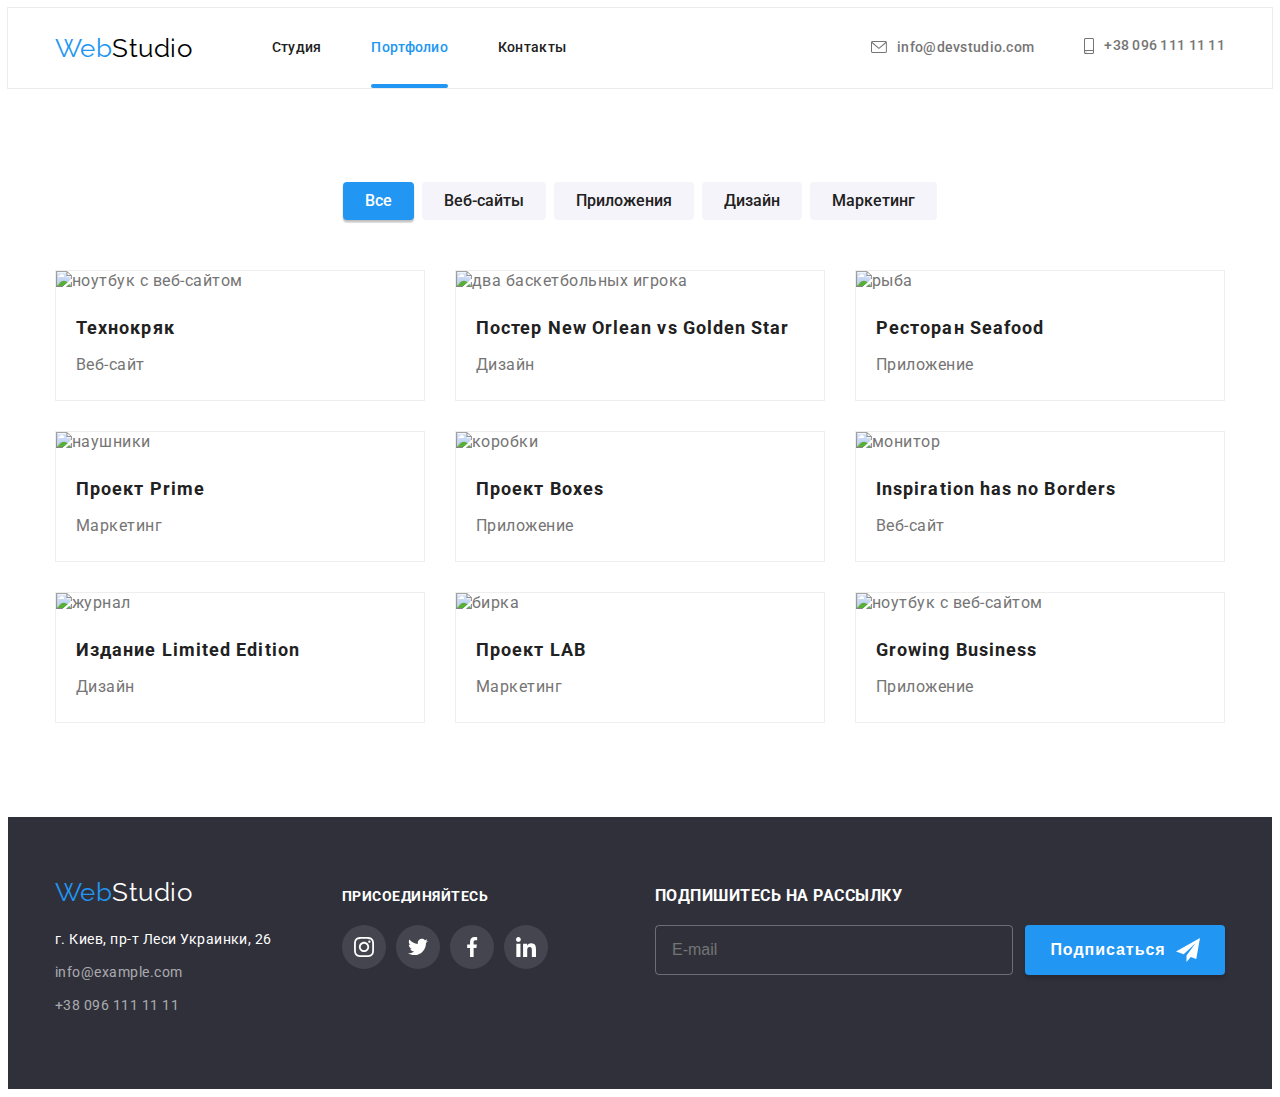
==== commit d4bc85e2: "дз-8" ====
--- a/portfolio.html
+++ b/portfolio.html
@@ -17,16 +17,20 @@
             <a href="./index.html" class="logo">
                 <span class="accent">Web</span>Studio
             </a>
-            <button type="button" class="menu-mobile-button" aria-expanded="false" aria-controls="menu-container"
-                .js-open-menu>
+            <button 
+            type="button" 
+            class="menu-mobile-button" 
+            aria-expanded="false" 
+            aria-controls="menu-container"
+            data-menu-open>
                 <svg width="40" height="40" aria-label="Переключатель мобильного меню">
                     <use class="icon-mobile-open" href="./images/icons.svg#menu"></use>
                 </svg>
             </button>
-            <div class="menu-container" id="menu-container" .js-menu-container>
+            <div class="menu-container" id="menu-container" data-menu>
                 <div class="menu-mobie-container">
                     <button type="button" class="menu-container-button" aria-expanded="false" aria-controls="menu-container"
-                        .js-close-menu>
+                        data-menu-close>
                         <svg width="40" height="40" aria-label="Переключатель мобильного меню">
                             <use class="icon-mobile-close" href="./images/icons.svg#close-mobile"></use>
                         </svg>
@@ -37,7 +41,7 @@
                                 <a href="./index.html" class="link">Студия</a>
                             </li>
                             <li class="item">
-                                <a href="./prettier.html" class="link current">Портфолио</a>
+                                <a href="./portfolio.html" class="link current">Портфолио</a>
                             </li>
                             <li class="item">
                                 <a href="/" class="link">Контакты</a>
@@ -105,7 +109,11 @@
                     <li class="item-portf">
                         <a class="card-portf" href="#">
                             <div class="card-thumb">
-                                <img src="./images/P1.jpg" alt="ноутбук с веб-сайтом" width="370" height="294">
+                                <img 
+                                srcset=".images/mobile/portfolio/Технокряк450.jpg 1x, .images/tablet/portfolio/Технокряк354.jpg 1x, ./images/P1.jpg 1x, images/mobile/portfolio/Технокряк450@2x.jpg 2x, .images/tablet/portfolio/Технокряк354@2x.jpg 2x, .images/desktop/portfolio/Технокряк-370.jpg 2x"
+                                src=".images/mobile/portfolio/Технокряк450.jpg"
+                                alt="ноутбук с веб-сайтом"
+                                >
                                 <div class="content-text">
                                     <span class="content-text-text">
                                         Ресурс предлагает комплексные предложения с разным уровнем функционала и сервисов. Все это позволит посетителю 
@@ -122,7 +130,11 @@
                     <li class="item-portf">
                         <a class="card-portf" href="#">
                             <div class="card-thumb">
-                                <img src="./images/P2.jpg" alt="два баскетбольных игрока" width="370" height="294">
+                                <img 
+                                srcset=".images/mobile/portfolio/ПостерNewOrleanvsGoldenStar450.jpg 1x, .images/tablet/portfolio/Постер354.jpg 1x, ./images/P2.jpg 1x, images/mobile/portfolio/ПостерNewOrleanvsGoldenStar450@2x.jpg 2x, .images/tablet/portfolio/Постер354@2x.jpg 2x, .images/desktop/portfolio/Постер-New-Orlean-vs-Golden-Star-370.jpg 2x"
+                                src=".images/mobile/portfolio/ПостерNewOrleanvsGoldenStar450.jpg" 
+                                alt="два баскетбольных игрока" 
+                                >
                                 <div class="content-text">
                                     <span class="content-text-text">
                                         Ресурс предлагает комплексные предложения с разным уровнем функционала и сервисов. Все это позволит посетителю 
@@ -139,7 +151,10 @@
                     <li class="item-portf">
                         <a class="card-portf" href="#">
                             <div class="card-thumb">
-                                <img src="./images/P3.jpg" alt="рыба" width="370" height="294">
+                                <img 
+                                srcset=".images/mobile/portfolio/РесторанSeafood450.jpg 1x, .images/tablet/portfolio/РесторанSeafood354.jpg 1x, ./images/P3.jpg 1x, images/mobile/portfolio/РесторанSeafood450@2x.jpg 2x, .images/tablet/portfolio/РесторанSeafood354@2x.jpg 2x, .images/desktop/portfolio/Ресторан-Seafood-370.jpg 2x"
+                                src=".images/mobile/portfolio/РесторанSeafood450.jpg" 
+                                alt="рыба">
                                 <div class="content-text">
                                     <span class="content-text-text">
                                         Ресурс предлагает комплексные предложения с разным уровнем функционала и сервисов. Все это позволит посетителю 
@@ -156,7 +171,10 @@
                     <li class="item-portf">
                         <a class="card-portf" href="#">
                             <div class="card-thumb">
-                                <img src="./images/P4.jpg" alt="наушники" width="370" height="294">
+                                <img 
+                                srcset=".images/mobile/portfolio/ПроектPrime450.jpg 1x, .images/tablet/portfolio/ПроектPrime354.jpg 1x, ./images/P4.jpg 1x, images/mobile/portfolio/ПроектPrime450@2x.jpg 2x, .images/tablet/portfolio/ПроектPrime354@2x.jpg 2x, .images/desktop/portfolio/Проект-Prime-370.jpg 2x"
+                                src=".images/mobile/portfolio/ПроектPrime450.jpg" 
+                                alt="наушники">
                                 <div class="content-text">
                                     <span class="content-text-text">
                                         Ресурс предлагает комплексные предложения с разным уровнем функционала и сервисов. Все это позволит посетителю
@@ -173,7 +191,10 @@
                     <li class="item-portf">
                         <a class="card-portf" href="#">
                             <div class="card-thumb">
-                                <img src="./images/P5.jpg" alt="коробки" width="370" height="294">
+                                <img 
+                                srcset=".images/mobile/portfolio/ПроектBoxes450.jpg 1x, .images/tablet/portfolio/ПроектBoxes354.jpg 1x, ./images/P5.jpg 1x, images/mobile/portfolio/ПроектBoxes450@2x.jpg 2x, .images/tablet/portfolio/ПроектBoxes354@2x.jpg 2x, .images/desktop/portfolio/Проект-Boxes-370.jpg 2x"
+                                src=".images/mobile/portfolio/ПроектBoxes450.jpg" 
+                                alt="коробки">
                                 <div class="content-text">
                                     <span class="content-text-text">
                                         Ресурс предлагает комплексные предложения с разным уровнем функционала и сервисов. Все это позволит посетителю
@@ -190,7 +211,10 @@
                     <li class="item-portf">
                         <a class="card-portf" href="#">
                             <div class="card-thumb">
-                                <img src="./images/P6.jpg" alt="монитор" width="370" height="294">
+                                <img 
+                                srcset=".images/mobile/portfolio/monitor450.jpg 1x, .images/tablet/portfolio/monitor354.jpg 1x, ./images/P6.jpg 1x, images/mobile/portfolio/monitor450@2x.jpg 2x, .images/tablet/portfolio/monitor354@2x.jpg 2x, .images/desktop/portfolio/Inspiration-has-no-Borders-370.jpg 2x"
+                                src=".images/mobile/portfolio/monitor450.jpg" 
+                                alt="монитор">
                                 <div class="content-text">
                                     <span class="content-text-text">
                                         Ресурс предлагает комплексные предложения с разным уровнем функционала и сервисов. Все это позволит посетителю
@@ -207,7 +231,10 @@
                     <li class="item-portf">
                         <a class="card-portf" href="#">
                             <div class="card-thumb">
-                                <img src="./images/P7.jpg" alt="журнал" width="370" height="294">
+                                <img
+                                srcset=".images/mobile/portfolio/ИзданиеLimitedEdition450.jpg 1x, .images/tablet/portfolio/ИзданиеLimitedEdition354.jpg 1x, ./images/P7.jpg 1x, images/mobile/portfolio/ИзданиеLimitedEdition450@2x.jpg 2x, .images/tablet/portfolio/ИзданиеLimitedEdition354@2x.jpg 2x, .images/desktop/portfolio/Издание-Limited-Edition-370.jpg 2x" 
+                                src=".images/mobile/portfolio/ИзданиеLimitedEdition450.jpg" 
+                                alt="журнал">
                                 <div class="content-text">
                                     <span class="content-text-text">
                                         Ресурс предлагает комплексные предложения с разным уровнем функционала и сервисов. Все это позволит посетителю
@@ -224,7 +251,10 @@
                     <li class="item-portf">
                         <a class="card-portf" href="#">
                             <div class="card-thumb">
-                                <img src="./images/P8.jpg" alt="бирка" width="370" height="294">
+                                <img 
+                                srcset=".images/mobile/portfolio/ПроектLAB450.jpg 1x, .images/tablet/portfolio/ПроектLAB354.jpg 1x, ./images/P8.jpg 1x, images/mobile/portfolio/ПроектLAB450@2x.jpg 2x, .images/tablet/portfolio/ПроектLAB354@2x.jpg 2x, .images/desktop/portfolio/Проект-LAB-370.jpg 2x" 
+                                src=".images/mobile/portfolio/ПроектLAB450.jpg" 
+                                alt="бирка">
                                 <div class="content-text">
                                     <span class="content-text-text">
                                         Ресурс предлагает комплексные предложения с разным уровнем функционала и сервисов. Все это позволит посетителю
@@ -241,7 +271,10 @@
                     <li class="item-portf">
                         <a class="card-portf" href="#">
                             <div class="card-thumb">
-                                <img src="./images/P9.jpg" alt="ноутбук с веб-сайтом" width="370" height="294">
+                                <img 
+                                srcset=".images/mobile/portfolio/GrowingBusiness450.jpg 1x, .images/tablet/portfolio/GrowingBusiness354.jpg 1x, ./images/P9.jpg 1x, images/mobile/portfolio/GrowingBusiness450@2x.jpg 2x, .images/tablet/portfolio/GrowingBusiness354@2x.jpg 2x, .images/desktop/portfolio/Growing-Business-370.jpg 2x"
+                                src=".images/mobile/portfolio/GrowingBusiness450.jpg" 
+                                alt="ноутбук с веб-сайтом">
                                 <div class="content-text">
                                     <span class="content-text-text">
                                         Ресурс предлагает комплексные предложения с разным уровнем функционала и сервисов. Все это позволит посетителю
@@ -323,5 +356,7 @@
             </div>
         </div>
     </footer>
+
+    <script src="./js/mobile-menu.js"></script>
 </body>
 </html>--- a/css/main.min.css
+++ b/css/main.min.css
@@ -1 +1 @@
-:root{--primary-text-color: #757575;--title-text-color: #212121;--accent-color: #2196F3;--button-hover-color: #188CE8;--primary-white-color: #FFFFFF;--secondary-white-color: #F5F4FA;--address-link-color: rgba(255, 255, 255, 0.6);--logo-color: #000000;--herofooter-bg-color: #2F303A;--icons-primary-color: #afb1b8;--footer-social-color: rgba(255, 255, 255, 10%)}.visually-hidden{position:absolute;width:1px;height:1px;margin:-1px;border:0;padding:0;white-space:nowrap;-webkit-clip-path:inset(100%);clip-path:inset(100%);clip:rect(0 0 0 0);overflow:hidden}body{font-family:Roboto,sans-serif;letter-spacing:.03em;color:var(--primary-text-color);background-color:var(--primary-white-color)}h1,h2,h3,p,ul,li{margin:0}ul,li{list-style:none;text-decoration:none;padding:0}img{display:block;max-width:100%;height:auto}a{text-decoration:none;color:inherit}address{font-style:normal}html{-webkit-box-sizing:border-box;box-sizing:border-box}*,*::after,*::before{-webkit-box-sizing:inherit;box-sizing:inherit}.container{padding-left:15px;padding-right:15px;margin:0 auto}@media screen and (min-width: 480px){.container{width:480px}}@media screen and (min-width: 768px){.container{width:768px}}@media screen and (min-width: 1200px){.container{width:1200px}}.backdrop{position:fixed;top:0;left:0;width:100%;height:100%;background-color:rgba(0,0,0,.2);z-index:1;opacity:1;-webkit-transition:opacity 250ms cubic-bezier(0.4, 0, 0.2, 1),visibility 250ms cubic-bezier(0.4, 0, 0.2, 1);transition:opacity 250ms cubic-bezier(0.4, 0, 0.2, 1),visibility 250ms cubic-bezier(0.4, 0, 0.2, 1)}.backdrop.is-hidden{opacity:0;pointer-events:none;visibility:hidden}.backdrop.is-hidden .modal{-webkit-transform:translate(-50%, -50%) scale(0.9);transform:translate(-50%, -50%) scale(0.9)}.modal{display:-webkit-box;display:-ms-flexbox;display:flex;position:absolute;top:50%;left:50%;padding:40px;background-color:var(--primary-white-color);-webkit-box-shadow:0px 1px 3px rgba(0,0,0,.12),0px 1px 1px rgba(0,0,0,.14),0px 2px 1px rgba(0,0,0,.2);box-shadow:0px 1px 3px rgba(0,0,0,.12),0px 1px 1px rgba(0,0,0,.14),0px 2px 1px rgba(0,0,0,.2);border-radius:4px;-webkit-transform:translate(-50%, -50%) scale(1);transform:translate(-50%, -50%) scale(1);-webkit-transition:-webkit-transform 250ms cubic-bezier(0.4, 0, 0.2, 1);transition:-webkit-transform 250ms cubic-bezier(0.4, 0, 0.2, 1);transition:transform 250ms cubic-bezier(0.4, 0, 0.2, 1);transition:transform 250ms cubic-bezier(0.4, 0, 0.2, 1), -webkit-transform 250ms cubic-bezier(0.4, 0, 0.2, 1)}.modal-item{display:-webkit-box;display:-ms-flexbox;display:flex;position:absolute;top:8px;right:8px;width:30px;height:30px;border-radius:50%;-webkit-box-align:center;-ms-flex-align:center;align-items:center;-webkit-box-pack:center;-ms-flex-pack:center;justify-content:center;background-color:inherit;border:1px solid rgba(0,0,0,.1);cursor:pointer}.modal-item:hover .icon-modal,.modal-item:focus .icon-modal{fill:var(--accent-color)}.icon-modal{position:absolute;fill:var(--logo-color);-webkit-transition:fill 250ms cubic-bezier(0.4, 0, 0.2, 1);transition:fill 250ms cubic-bezier(0.4, 0, 0.2, 1)}.form-modal{display:-webkit-box;display:-ms-flexbox;display:flex;-webkit-box-orient:vertical;-webkit-box-direction:normal;-ms-flex-direction:column;flex-direction:column;width:370px;-webkit-box-align:center;-ms-flex-align:center;align-items:center;text-align:left;padding:0}@media screen and (max-width: 479px){.form-modal{width:calc(100vw - 80px)}}@media screen and (min-width: 1200px){.form-modal{width:448px}}.form-modal-title{font-weight:700;font-size:20px;line-height:1.5;text-align:center;color:var(--title-text-color);margin-bottom:12px}@media screen and (min-width: 1200px){.form-modal-title{line-height:1.17}}.form-group-field{width:100%;font-size:16px;line-height:1.125;margin-bottom:20px}.form-label{display:block;font-size:12px;line-height:1.17;letter-spacing:.01em;color:var(--primary-text-color);padding:0;margin-bottom:4px}.form-field{position:relative;width:100%;margin-bottom:10px}.form-field:focus-within>.icon-input{fill:var(--accent-color)}.icon-input{position:absolute;left:12px;top:50%;-webkit-transform:translateY(-50%);transform:translateY(-50%);width:18px;height:18px;fill:var(--title-text-color);-webkit-transition:fill 250ms cubic-bezier(0.4, 0, 0.2, 1);transition:fill 250ms cubic-bezier(0.4, 0, 0.2, 1)}.form-input{width:100%;min-height:40px;border:1px solid rgba(33,33,33,.2);border-radius:4px;padding-left:42px;color:var(--primary-text-color);-webkit-transition:border 250ms cubic-bezier(0.4, 0, 0.2, 1);transition:border 250ms cubic-bezier(0.4, 0, 0.2, 1)}.form-input:focus-within{border:1px solid #2196f3}.form-textarea{display:block;width:100%;min-height:120px;border:1px solid rgba(33,33,33,.2);border-radius:4px;color:var(--primary-text-color);padding:12px 16px;margin:0;resize:none;-webkit-transition:border 250ms cubic-bezier(0.4, 0, 0.2, 1);transition:border 250ms cubic-bezier(0.4, 0, 0.2, 1)}.form-textarea:focus-within{border:1px solid #2196f3}.form-textarea::-webkit-input-placeholder{color:rgba(117,117,117,.5)}.form-textarea::-moz-placeholder{color:rgba(117,117,117,.5)}.form-textarea:-ms-input-placeholder{color:rgba(117,117,117,.5)}.form-textarea::-ms-input-placeholder{color:rgba(117,117,117,.5)}.form-textarea::placeholder{color:rgba(117,117,117,.5)}.form-contract-label{position:relative;display:-webkit-box;display:-ms-flexbox;display:flex;-webkit-box-align:center;-ms-flex-align:center;align-items:center;margin-bottom:30px;padding-left:24px;font-size:12px;line-height:1.16;color:var(--primary-text-color)}@media screen and (min-width: 1200px){.form-contract-label{font-size:14px;line-height:1.71}}.form-contract-link{text-decoration:underline;color:var(--accent-color)}.icon-contract-check{position:absolute;left:0;top:50%;-webkit-transform:translateY(-50%);transform:translateY(-50%);opacity:1;-webkit-transition:opacity 250ms cubic-bezier(0.4, 0, 0.2, 1);transition:opacity 250ms cubic-bezier(0.4, 0, 0.2, 1)}.checkbox:checked~.icon-contract-check{opacity:0}.icon-contract-checked{position:absolute;left:0;top:50%;-webkit-transform:translateY(-50%);transform:translateY(-50%);opacity:0;fill:var(--accent-color);-webkit-transition:opacity 250ms cubic-bezier(0.4, 0, 0.2, 1);transition:opacity 250ms cubic-bezier(0.4, 0, 0.2, 1)}.form-contract-label:focus-within>.icon-contract-checked,.checkbox:checked~.icon-contract-checked{opacity:1}.checkbox:focus-visible~.icon-contract-checked{outline-offset:2px;outline:2px solid #000;border-radius:1px}.form-modal-btn{display:-webkit-box;display:-ms-flexbox;display:flex;-webkit-box-align:center;-ms-flex-align:center;align-items:center;-webkit-box-pack:center;-ms-flex-pack:center;justify-content:center;width:200px;height:50px;padding:0;font-weight:700;font-size:16px;line-height:1.875;letter-spacing:.06em;color:var(--primary-white-color);-webkit-box-shadow:0px 4px 4px rgba(0,0,0,.15);box-shadow:0px 4px 4px rgba(0,0,0,.15);background-color:var(--accent-color);border:none;border-radius:4px;cursor:pointer;-webkit-transition:background-color 250ms cubic-bezier(0.4, 0, 0.2, 1);transition:background-color 250ms cubic-bezier(0.4, 0, 0.2, 1)}.form-modal-btn:hover,.form-modal-btn:focus{background-color:var(--button-hover-color)}.section{max-width:1600px;margin:0 auto;padding-top:60px;padding-bottom:60px}@media screen and (min-width: 1200px){.section{padding-top:94px;padding-bottom:94px}}.section-title,.team-title,.clients-title{margin-top:0;margin-bottom:50px;font-size:36px;line-height:1.17;text-align:center;color:var(--title-text-color)}.site-nav .link:hover,.site-nav .link:focus,.contacts .link:hover,.contacts .link:focus,.address-nav .link:hover,.address-nav .link:focus{color:var(--accent-color)}.button-menu .button-potrf.active,.button-potrf:hover,.button-potrf:focus{color:var(--primary-white-color);background-color:var(--accent-color);-webkit-box-shadow:0px 3px 1px rgba(0,0,0,.1),0px 1px 2px rgba(0,0,0,.08),0px 2px 2px rgba(0,0,0,.12);box-shadow:0px 3px 1px rgba(0,0,0,.1),0px 1px 2px rgba(0,0,0,.08),0px 2px 2px rgba(0,0,0,.12)}.header{outline:1px solid #ececec}.logo{font-family:Raleway;font-size:24px;line-height:1.17;color:var(--logo-color);margin-right:auto}@media screen and (min-width: 1200px){.logo{font-size:26px;line-height:1.19}}.accent{color:var(--accent-color)}.main-nav{display:-webkit-box;display:-ms-flexbox;display:flex;-webkit-box-pack:justify;-ms-flex-pack:justify;justify-content:space-between;-webkit-box-align:center;-ms-flex-align:center;align-items:center}@media screen and (max-width: 767px){.main-nav{padding-top:16px;padding-bottom:16px}}@media screen and (max-width: 767px){.menu-container{display:none;position:fixed;left:0;top:0;width:100%;height:100%;background-color:var(--primary-white-color);overflow-y:scroll;z-index:2}.menu-container.is-open{display:-webkit-box;display:-ms-flexbox;display:flex}}@media screen and (max-width: 767px){.menu-mobie-container{position:relative;width:480px;padding-top:48px;padding-right:83px;padding-bottom:48px;padding-left:40px;height:100%;display:-webkit-box;display:-ms-flexbox;display:flex;-webkit-box-orient:vertical;-webkit-box-direction:normal;-ms-flex-direction:column;flex-direction:column;-webkit-box-pack:justify;-ms-flex-pack:justify;justify-content:space-between;margin-left:auto;margin-right:auto}}@media screen and (min-width: 768px){.menu-mobie-container{display:-webkit-box;display:-ms-flexbox;display:flex;-webkit-box-pack:center;-ms-flex-pack:center;justify-content:center;-webkit-box-align:center;-ms-flex-align:center;align-items:center}}.menu-container-button{position:absolute;top:8px;right:15px;margin-left:auto;padding:0;background-color:var(--primary-white-color);border:1px solid rgba(0,0,0,0)}@media screen and (min-width: 768px){.menu-container-button{display:none}}.menu-mobile-button{padding:0;margin-left:auto;background-color:var(--primary-white-color);border:1px solid rgba(0,0,0,0)}@media screen and (min-width: 768px){.menu-mobile-button{display:none}}.menu-mobile-button:hover .icon-mobile-close,.menu-mobile-button:focus .icon-mobile-close{fill:var(--accent-color)}.menu-mobile-button .icon-mobile-close{display:none}.menu-mobile-button.is-open .icon-mobile-close{display:block}.menu-mobile-button:hover .icon-mobile-open,.menu-mobile-button:focus .icon-mobile-open{fill:var(--accent-color)}.menu-mobile-button.is-open .icon-mobile-open{display:none}@media screen and (min-width: 768px){.site-nav{display:-webkit-box;display:-ms-flexbox;display:flex;-webkit-box-pack:center;-ms-flex-pack:center;justify-content:center;-webkit-box-align:center;-ms-flex-align:center;align-items:center}}.site-nav .link{display:block;font-weight:500;font-size:40px;line-height:1.17;letter-spacing:.02em;color:var(--title-text-color);-webkit-transition:color 250ms cubic-bezier(0.4, 0, 0.2, 1);transition:color 250ms cubic-bezier(0.4, 0, 0.2, 1)}@media screen and (min-width: 768px){.site-nav .link{font-size:14px;line-height:1.14;padding-top:32px;padding-bottom:32px}}@media screen and (max-width: 767px){.site-nav .item+.item{margin-top:32px}}@media screen and (min-width: 768px){.site-nav .item+.item{margin-left:50px}}.site-nav .link.current{color:var(--accent-color)}.site-nav .link.current::after{position:absolute;display:block;content:"";bottom:0;right:0;width:100%;height:4px;border-radius:2px;background-color:#2196f3}@media screen and (min-width: 768px){.site-nav .item{position:relative}}@media screen and (max-width: 767px){.contacts{display:-webkit-box;display:-ms-flexbox;display:flex;-webkit-box-pack:start;-ms-flex-pack:start;justify-content:start;-webkit-box-align:start;-ms-flex-align:start;align-items:flex-start;-webkit-box-orient:vertical;-webkit-box-direction:reverse;-ms-flex-direction:column-reverse;flex-direction:column-reverse}}@media screen and (min-width: 768px)and (max-width: 1199px){.contacts{display:-webkit-box;display:-ms-flexbox;display:flex;-webkit-box-pack:start;-ms-flex-pack:start;justify-content:start;-webkit-box-align:start;-ms-flex-align:start;align-items:flex-start;-webkit-box-orient:vertical;-webkit-box-direction:normal;-ms-flex-direction:column;flex-direction:column}}@media screen and (min-width: 1200px){.contacts{display:-webkit-box;display:-ms-flexbox;display:flex;-webkit-box-pack:start;-ms-flex-pack:start;justify-content:start;-webkit-box-align:center;-ms-flex-align:center;align-items:center;height:100%}}@media screen and (max-width: 767px){.contacts{margin-top:auto;margin-bottom:64px}}@media screen and (min-width: 768px){.contacts{margin-left:84px}}@media screen and (min-width: 1200px){.contacts{margin-left:305px}}.contacts .item{fill:currentColor}@media screen and (max-width: 767px){.contacts .item{margin-bottom:32px}}.contacts .icon-contacts{display:none}@media screen and (min-width: 768px){.contacts .icon-contacts{display:inline-block;margin-right:10px;fill:currentColor}}.contacts .icon-contacts:hover{fill:var(--accent-color)}.contacts .link{font-weight:500;letter-spacing:.02em;-webkit-transition:color 250ms cubic-bezier(0.4, 0, 0.2, 1);transition:color 250ms cubic-bezier(0.4, 0, 0.2, 1)}@media screen and (min-width: 768px){.contacts .link{display:-webkit-inline-box;display:-ms-inline-flexbox;display:inline-flex;-webkit-box-pack:start;-ms-flex-pack:start;justify-content:start;-webkit-box-align:center;-ms-flex-align:center;align-items:center;font-size:14px;line-height:1.14}}@media screen and (min-width: 1200px){.contacts .link{display:-webkit-inline-box;display:-ms-inline-flexbox;display:inline-flex;-webkit-box-pack:start;-ms-flex-pack:start;justify-content:start;-webkit-box-align:center;-ms-flex-align:center;align-items:center;height:100%;font-size:14px;line-height:1.14}}@media screen and (min-width: 768px)and (max-width: 1199px){.contacts .item+.item{margin-top:10px}}@media screen and (min-width: 1200px){.contacts .item+.item{margin-left:50px;height:100%}}.link-tel{font-size:34px;line-height:1.17;color:var(--accent-color)}@media screen and (min-width: 768px){.link-tel{display:-webkit-box;display:-ms-flexbox;display:flex;-webkit-box-align:center;-ms-flex-align:center;align-items:center;font-size:12px;line-height:1.16;color:var(--primary-text-color)}}@media screen and (min-width: 1200px){.link-tel{font-size:14px;line-height:1.14}}.link-email{font-size:24px;line-height:1.16;color:var(--primary-text-color)}@media screen and (min-width: 768px){.link-email{display:-webkit-box;display:-ms-flexbox;display:flex;-webkit-box-pack:center;-ms-flex-pack:center;justify-content:center;-webkit-box-align:center;-ms-flex-align:center;align-items:center;font-size:12px}}@media screen and (min-width: 1200px){.link-email{font-size:14px;line-height:1.14;margin-bottom:0}}.social-networks{display:none}@media screen and (min-width: 280px)and (max-width: 767px){.social-networks{display:-webkit-inline-box;display:-ms-inline-flexbox;display:inline-flex;-webkit-box-pack:start;-ms-flex-pack:start;justify-content:start;-webkit-box-align:center;-ms-flex-align:center;align-items:center}}.social-networks-item{margin-top:10px}.social-networks-item+.social-networks-item{border-left:1px solid rgba(33,33,33,.2)}@media screen and (min-width: 358px)and (max-width: 449px){.social-networks-item:last-child{border-left:none}}@media screen and (min-width: 280px)and (max-width: 356px){.social-networks-item:nth-child(3){border-left:none}}@media screen and (min-width: 357px)and (max-width: 449px){.social-networks-item:nth-child(3){border-left:1px solid rgba(33,33,33,.2)}}.social-networks-link{display:inline-block;text-decoration:none;padding:0 10px;background-color:rgba(0,0,0,0);font-weight:500;font-size:18px;line-height:1.222;letter-spacing:.02em;color:var(--accent-color)}.hero{padding:118px 0;text-align:center;background-color:var(--herofooter-bg-color);max-width:1600px;margin-left:auto;margin-right:auto;background-repeat:no-repeat;background-position:center;background-size:cover}@media screen and (max-width: 479px){.hero{max-width:480px;background-image:-webkit-gradient(linear, left top, left bottom, from(rgba(47, 48, 58, 0.4)), to(rgba(47, 48, 58, 0.4))),url(/images/mobile/hero/fon480.jpg);background-image:linear-gradient(rgba(47, 48, 58, 0.4), rgba(47, 48, 58, 0.4)),url(/images/mobile/hero/fon480.jpg)}}@media screen and (max-width: 479px)and (min-device-pixel-ratio: 2),screen and (max-width: 479px)and (-webkit-min-device-pixel-ratio: 2),screen and (max-width: 479px)and (min-resolution: 192dpi),screen and (max-width: 479px)and (min-resolution: 2dppx){.hero{background-image:-webkit-gradient(linear, left top, left bottom, from(rgba(47, 48, 58, 0.4)), to(rgba(47, 48, 58, 0.4))),url(/images/mobile/hero/fon480@2x.jpg);background-image:linear-gradient(rgba(47, 48, 58, 0.4), rgba(47, 48, 58, 0.4)),url(/images/mobile/hero/fon480@2x.jpg)}}@media screen and (min-width: 480px)and (max-width: 767px){.hero{max-width:768px;background-image:-webkit-gradient(linear, left top, left bottom, from(rgba(47, 48, 58, 0.4)), to(rgba(47, 48, 58, 0.4))),url(/images/tablet/hero/fon\ 768.jpg);background-image:linear-gradient(rgba(47, 48, 58, 0.4), rgba(47, 48, 58, 0.4)),url(/images/tablet/hero/fon\ 768.jpg)}}@media screen and (min-width: 480px)and (max-width: 767px)and (min-device-pixel-ratio: 2),screen and (min-width: 480px)and (max-width: 767px)and (-webkit-min-device-pixel-ratio: 2),screen and (min-width: 480px)and (max-width: 767px)and (min-resolution: 192dpi),screen and (min-width: 480px)and (max-width: 767px)and (min-resolution: 2dppx){.hero{background-image:-webkit-gradient(linear, left top, left bottom, from(rgba(47, 48, 58, 0.4)), to(rgba(47, 48, 58, 0.4))),url(/images/tablet/hero/fon\ 768@2x.jpg);background-image:linear-gradient(rgba(47, 48, 58, 0.4), rgba(47, 48, 58, 0.4)),url(/images/tablet/hero/fon\ 768@2x.jpg)}}@media screen and (min-width: 768px){.hero{max-width:1600px;background-image:-webkit-gradient(linear, left top, left bottom, from(rgba(47, 48, 58, 0.4)), to(rgba(47, 48, 58, 0.4))),url(/images/fon.jpg);background-image:linear-gradient(rgba(47, 48, 58, 0.4), rgba(47, 48, 58, 0.4)),url(/images/fon.jpg)}}@media screen and (min-width: 768px)and (min-device-pixel-ratio: 2),screen and (min-width: 768px)and (-webkit-min-device-pixel-ratio: 2),screen and (min-width: 768px)and (min-resolution: 192dpi),screen and (min-width: 768px)and (min-resolution: 2dppx){.hero{background-image:-webkit-gradient(linear, left top, left bottom, from(rgba(47, 48, 58, 0.4)), to(rgba(47, 48, 58, 0.4))),url(/images/desktop/hero/fon\ 1600.jpg);background-image:linear-gradient(rgba(47, 48, 58, 0.4), rgba(47, 48, 58, 0.4)),url(/images/desktop/hero/fon\ 1600.jpg)}}@media screen and (min-width: 1200px){.hero{padding:200px 0}}.hero-title{width:360px;margin-left:auto;margin-right:auto;margin-top:0;margin-bottom:30px;font-weight:900;font-size:26px;line-height:1.615;letter-spacing:.06em;text-transform:uppercase;color:var(--primary-white-color)}@media screen and (min-width: 1200px){.hero-title{width:696px;font-size:44px;line-height:1.36}}.button{font-family:inherit;font-weight:700;font-size:16px;line-height:1.88;text-align:center;letter-spacing:.06em;color:var(--primary-white-color);background-color:var(--accent-color);padding:10px 32px;border-radius:4px;border:none;cursor:pointer;-webkit-transition:background-color 250ms cubic-bezier(0.4, 0, 0.2, 1);transition:background-color 250ms cubic-bezier(0.4, 0, 0.2, 1)}.button:hover,.button:focus{color:var(--primary-white-color);background-color:var(--button-hover-color)}@media screen and (min-width: 768px){.peculiarities{display:-webkit-box;display:-ms-flexbox;display:flex;-ms-flex-wrap:wrap;flex-wrap:wrap}}@media screen and (max-width: 479px){.peculiarities .item{width:100%}}@media screen and (max-width: 767px){.peculiarities .item+.peculiarities .item{margin-left:30px}}@media screen and (min-width: 480px)and (max-width: 767px){.peculiarities .item{width:450px}}@media screen and (min-width: 768px)and (max-width: 1199px){.peculiarities .item{-ms-flex-preferred-size:calc(50% - 30px);flex-basis:calc(50% - 30px);margin-left:30px;margin-top:30px}}@media screen and (min-width: 1200px){.peculiarities .item{-ms-flex-preferred-size:calc(25% - 30px);flex-basis:calc(25% - 30px);margin-left:30px;margin-top:30px}}.peculiarities .title{margin-top:0;margin-bottom:10px;font-size:14px;line-height:1.14;text-transform:uppercase;color:var(--title-text-color);text-align:center}@media screen and (min-width: 768px){.peculiarities .title{text-align:left}}.thumb{display:-webkit-box;display:-ms-flexbox;display:flex;margin-bottom:30px;background-color:var(--secondary-white-color);border-radius:4px;height:120px;-webkit-box-align:center;-ms-flex-align:center;align-items:center;-webkit-box-pack:center;-ms-flex-pack:center;justify-content:center}.text{margin-top:0;margin-bottom:0;font-size:14px;line-height:1.71}@media screen and (max-width: 768px){.text{margin-bottom:30px}}.image{padding-top:0}@media screen and (max-width: 1199px){.image{display:none}}.picture{display:-webkit-box;display:-ms-flexbox;display:flex;position:relative;width:370}.picture .item+.item{margin-left:30px}.picture-text{display:-webkit-box;display:-ms-flexbox;display:flex;position:absolute;padding:27px 82px;bottom:0;font-weight:700;font-size:14px;line-height:1.14;text-transform:uppercase;color:#fff;-webkit-box-pack:center;-ms-flex-pack:center;justify-content:center;-webkit-box-align:center;-ms-flex-align:center;align-items:center}.picture-text-text{margin:0}.picture .item::before{display:inline-block;position:absolute;content:"";width:370px;height:70px;bottom:0;background-color:rgba(47,48,58,.8)}.section.team{background-color:var(--secondary-white-color)}@media screen and (min-width: 768px){.work-list{display:-webkit-box;display:-ms-flexbox;display:flex;-ms-flex-wrap:wrap;flex-wrap:wrap;margin-left:-30px;margin-top:-30px}}.work-list .title{margin-top:0;margin-bottom:10px;font-weight:500;font-size:16px;line-height:1.19;color:var(--title-text-color)}.work-item{background-color:var(--primary-white-color);-webkit-box-shadow:0px 1px 3px rgba(0,0,0,.12),0px 1px 1px rgba(0,0,0,.14),0px 2px 1px rgba(0,0,0,.2);box-shadow:0px 1px 3px rgba(0,0,0,.12),0px 1px 1px rgba(0,0,0,.14),0px 2px 1px rgba(0,0,0,.2);border-radius:0px 0px 4px 4px}@media screen and (max-width: 479px){.work-item{width:100%}}@media screen and (min-width: 480px)and (max-width: 767px){.work-item{width:450px}}@media screen and (max-width: 767px){.work-item+.work-item{margin-top:30px}}@media screen and (min-width: 768px)and (max-width: 1199px){.work-item{-ms-flex-preferred-size:calc(50% - 30px);flex-basis:calc(50% - 30px);margin-left:30px;margin-top:30px}}@media screen and (min-width: 1200px){.work-item{-ms-flex-preferred-size:calc(25% - 30px);flex-basis:calc(25% - 30px);margin-left:30px;margin-top:30px}}.card-content{padding:30px;text-align:center}.card-icon{display:-webkit-box;display:-ms-flexbox;display:flex;-webkit-box-pack:center;-ms-flex-pack:center;justify-content:center}.card-icon .link{display:-webkit-inline-box;display:-ms-inline-flexbox;display:inline-flex;-webkit-box-align:center;-ms-flex-align:center;align-items:center;-webkit-box-pack:center;-ms-flex-pack:center;justify-content:center;width:44px;height:44px;border-radius:50%;fill:var(--icons-primary-color);-webkit-transition:background-color 250ms cubic-bezier(0.4, 0, 0.2, 1),fill 250ms cubic-bezier(0.4, 0, 0.2, 1);transition:background-color 250ms cubic-bezier(0.4, 0, 0.2, 1),fill 250ms cubic-bezier(0.4, 0, 0.2, 1)}.card-icon .link:hover,.card-icon .link:focus{fill:var(--primary-white-color);background-color:var(--accent-color)}.card-icon .item-team+.item-team{margin-left:10px}.team-text{margin-top:0;margin-bottom:16px;font-size:16px;line-height:1.19}.company{display:-webkit-box;display:-ms-flexbox;display:flex;-ms-flex-wrap:wrap;flex-wrap:wrap;margin-left:-30px;margin-top:-30px}.company .link{display:-webkit-inline-box;display:-ms-inline-flexbox;display:inline-flex;border:1px solid var(--icons-primary-color);border-radius:4px;width:170px;height:92px;-webkit-box-align:center;-ms-flex-align:center;align-items:center;-webkit-box-pack:center;-ms-flex-pack:center;justify-content:center;fill:var(--icons-primary-color);-webkit-transition:border 250ms cubic-bezier(0.4, 0, 0.2, 1);transition:border 250ms cubic-bezier(0.4, 0, 0.2, 1)}.company .link:hover,.company .link:focus{border:1px solid var(--accent-color)}.company .link:hover .icon-clients,.company .link:hover .icon-clients,.company .link:focus .icon-clients,.company .link:focus .icon-clients{fill:var(--accent-color)}.company .link:hover .icon-clients,.company .link:focus .icon-clients{-webkit-transition:fill 250ms cubic-bezier(0.4, 0, 0.2, 1);transition:fill 250ms cubic-bezier(0.4, 0, 0.2, 1)}.company .company-item+.company-item{margin-left:30px}.company .company-item{-ms-flex-preferred-size:calc(50% - 30px);flex-basis:calc(50% - 30px);margin-left:30px;margin-top:30px}@media screen and (min-width: 768px){.company .company-item{-ms-flex-preferred-size:calc(33.3333333333% - 30px);flex-basis:calc(33.3333333333% - 30px);margin-left:30px;margin-top:30px}}@media screen and (min-width: 1200px){.company .company-item{-ms-flex-preferred-size:calc(16.6666666667% - 30px);flex-basis:calc(16.6666666667% - 30px);margin-left:30px;margin-top:30px}}.footer{padding-top:60px;padding-bottom:60px;background-color:var(--herofooter-bg-color)}@media screen and (min-width: 768px)and (max-width: 1199px){.container-double{display:-webkit-box;display:-ms-flexbox;display:flex;-webkit-box-align:baseline;-ms-flex-align:baseline;align-items:baseline;margin-bottom:60px}}@media screen and (min-width: 768px)and (min-width: 1200px){.container-double{display:-webkit-box;display:-ms-flexbox;display:flex;-webkit-box-align:baseline;-ms-flex-align:baseline;align-items:baseline}}.logo-white{display:block;margin-bottom:20px;font-family:Raleway;font-size:26px;line-height:1.19;color:var(--primary-white-color)}@media screen and (min-width: 768px)and (max-width: 1199px){.footer-address{width:354px;margin-bottom:0;max-width:354px;margin-right:30px}}@media screen and (max-width: 767px){.footer-address{margin-bottom:60px}}.address{text-align:center}@media screen and (min-width: 1200px){.address{display:-webkit-box;display:-ms-flexbox;display:flex;text-align:left;-webkit-box-align:baseline;-ms-flex-align:baseline;align-items:baseline}}.address-nav .item+.item{margin-top:9px}.address-nav .link-nav{font-style:normal;font-size:14px;line-height:1.71;color:var(--primary-white-color)}.address-nav .link{font-style:normal;font-size:14px;line-height:1.71;color:var(--address-link-color);-webkit-transition:color 250ms cubic-bezier(0.4, 0, 0.2, 1);transition:color 250ms cubic-bezier(0.4, 0, 0.2, 1)}.footer-container{margin-bottom:60px}@media screen and (min-width: 768px)and (max-width: 1199px){.footer-container{width:354px;margin-bottom:0;max-width:354px;margin-right:30px}}@media screen and (min-width: 1200px){.footer-container{margin-left:70px}}.footer-container .title{margin-top:0;margin-bottom:20px;font-weight:700;font-size:14px;line-height:1.14;text-transform:uppercase;color:var(--primary-white-color)}.social{display:-webkit-inline-box;display:-ms-inline-flexbox;display:inline-flex}@media screen and (min-width: 1200px){.social{display:-webkit-box;display:-ms-flexbox;display:flex}}.social .link{display:-webkit-inline-box;display:-ms-inline-flexbox;display:inline-flex;-webkit-box-align:center;-ms-flex-align:center;align-items:center;-webkit-box-pack:center;-ms-flex-pack:center;justify-content:center;width:44px;height:44px;border-radius:50%;fill:var(--primary-white-color);background-color:var(--footer-social-color);-webkit-transition:background-color 250ms cubic-bezier(0.4, 0, 0.2, 1);transition:background-color 250ms cubic-bezier(0.4, 0, 0.2, 1)}.social .link:hover,.social .link:focus{background-color:var(--accent-color)}.social .item-social+.item-social{margin-left:10px}.form-footer{margin-left:auto;color:var(--primary-white-color)}.form-title{display:block;text-transform:uppercase;margin-bottom:20px}.form-subscription{display:-webkit-box;display:-ms-flexbox;display:flex;-webkit-box-align:center;-ms-flex-align:center;align-items:center}@media screen and (max-width: 1199px){.form-subscription{-webkit-box-orient:vertical;-webkit-box-direction:normal;-ms-flex-direction:column;flex-direction:column}}.input-subscription{display:-webkit-box;display:-ms-flexbox;display:flex;-webkit-box-align:center;-ms-flex-align:center;align-items:center;min-width:450px;height:50px;padding:0;padding-left:16px;font-size:16px;line-height:1.25;color:var(--primary-white-color);background-color:rgba(0,0,0,0);border:1px solid rgba(255,255,255,.3);border-radius:4px}@media screen and (max-width: 1199px){.input-subscription{margin-bottom:20px}}@media screen and (min-width: 1200px){.input-subscription{min-width:358px;margin-right:12px}}.button-subscription{display:-webkit-box;display:-ms-flexbox;display:flex;-webkit-box-align:center;-ms-flex-align:center;align-items:center;-webkit-box-pack:center;-ms-flex-pack:center;justify-content:center;width:200px;height:50px;padding:0;font-weight:700;font-size:16px;line-height:1.875;letter-spacing:.06em;color:var(--primary-white-color);-webkit-box-shadow:0px 4px 4px rgba(0,0,0,.15);box-shadow:0px 4px 4px rgba(0,0,0,.15);background-color:var(--accent-color);border:none;border-radius:4px;cursor:pointer;-webkit-transition:background-color 250ms cubic-bezier(0.4, 0, 0.2, 1);transition:background-color 250ms cubic-bezier(0.4, 0, 0.2, 1)}.button-subscription:hover,.button-subscription:focus{color:var(--primary-white-color);background-color:var(--button-hover-color)}.icon-form{margin-left:10px;fill:var(--primary-white-color)}.button-menu{display:-webkit-box;display:-ms-flexbox;display:flex;-webkit-box-pack:center;-ms-flex-pack:center;justify-content:center;margin-bottom:50px}@media screen and (max-width: 767px){.button-menu{-webkit-box-pack:start;-ms-flex-pack:start;justify-content:start;-ms-flex-wrap:wrap;flex-wrap:wrap;margin-bottom:25px}}@media screen and (min-width: 768px)and (max-width: 1199px){.button-menu{margin-bottom:30px}}.button-menu .item+.item{margin-left:8px}@media screen and (max-width: 767px){.button-menu .item+.item{margin-bottom:15px}}.button-potrf{margin-top:0;font-family:inherit;font-weight:500;font-size:16px;line-height:1.63;text-align:center;color:var(--title-text-color);background-color:var(--secondary-white-color);padding:6px 22px;border-radius:4px;border:none;cursor:pointer;-webkit-transition:color 250ms cubic-bezier(0.4, 0, 0.2, 1),background-color 250ms cubic-bezier(0.4, 0, 0.2, 1),-webkit-box-shadow 250ms cubic-bezier(0.4, 0, 0.2, 1);transition:color 250ms cubic-bezier(0.4, 0, 0.2, 1),background-color 250ms cubic-bezier(0.4, 0, 0.2, 1),-webkit-box-shadow 250ms cubic-bezier(0.4, 0, 0.2, 1);transition:color 250ms cubic-bezier(0.4, 0, 0.2, 1),background-color 250ms cubic-bezier(0.4, 0, 0.2, 1),box-shadow 250ms cubic-bezier(0.4, 0, 0.2, 1);transition:color 250ms cubic-bezier(0.4, 0, 0.2, 1),background-color 250ms cubic-bezier(0.4, 0, 0.2, 1),box-shadow 250ms cubic-bezier(0.4, 0, 0.2, 1),-webkit-box-shadow 250ms cubic-bezier(0.4, 0, 0.2, 1)}.context{margin-top:0;margin-bottom:0;font-size:16px;line-height:1.88}.content{display:-webkit-box;display:-ms-flexbox;display:flex;-ms-flex-wrap:wrap;flex-wrap:wrap;margin-left:-30px;margin-top:-30px}.content .title{margin-top:0;margin-bottom:4px;font-size:18px;line-height:2;letter-spacing:.06em;color:var(--title-text-color)}.content .item-portf{margin-left:30px;margin-top:30px;background-color:var(--primary-white-color);border:1px solid #eee;-webkit-transition:cursor 250ms cubic-bezier(0.4, 0, 0.2, 1);transition:cursor 250ms cubic-bezier(0.4, 0, 0.2, 1);-webkit-transition:-webkit-box-shadow 250ms cubic-bezier(0.4, 0, 0.2, 1);transition:-webkit-box-shadow 250ms cubic-bezier(0.4, 0, 0.2, 1);transition:box-shadow 250ms cubic-bezier(0.4, 0, 0.2, 1);transition:box-shadow 250ms cubic-bezier(0.4, 0, 0.2, 1), -webkit-box-shadow 250ms cubic-bezier(0.4, 0, 0.2, 1)}@media screen and (min-width: 480px){.content .item-portf{-ms-flex-preferred-size:calc(100% - 30px);flex-basis:calc(100% - 30px)}}@media screen and (min-width: 768px){.content .item-portf{-ms-flex-preferred-size:calc(50% - 30px);flex-basis:calc(50% - 30px)}}@media screen and (min-width: 1200px){.content .item-portf{-ms-flex-preferred-size:calc(33.3333333333% - 30px);flex-basis:calc(33.3333333333% - 30px)}}.content .item-portf:hover,.content .item-portf:focus{cursor:pointer;-webkit-box-shadow:0px 1px 1px rgba(0,0,0,.12),0px 4px 4px rgba(0,0,0,.06),1px 4px 6px rgba(0,0,0,.16);box-shadow:0px 1px 1px rgba(0,0,0,.12),0px 4px 4px rgba(0,0,0,.06),1px 4px 6px rgba(0,0,0,.16)}.card-context{padding:20px}.card-portf:hover .content-text,.card-portf:focus .content-text{opacity:1}.card-thumb:hover::before,.card-thumb:focus::before{opacity:1}.card-thumb{position:relative;overflow:hidden}.card-thumb::before{display:inline-block;position:absolute;content:"";width:100%;height:100%;opacity:0}.card-portf:hover .content-text,.card-portf:focus .content-text{-webkit-transform:translateY(0);transform:translateY(0)}.content-text{display:-webkit-box;display:-ms-flexbox;display:flex;position:absolute;top:0;left:0;-webkit-transform:translate(0, 0);transform:translate(0, 0);padding:63px 24px;font-size:18px;line-height:1.56;color:var(--primary-white-color);opacity:0;background-color:rgba(33,150,243,.9);-webkit-transform:translateY(100%);transform:translateY(100%);-webkit-transition:-webkit-transform 250ms cubic-bezier(0.4, 0, 0.2, 1);transition:-webkit-transform 250ms cubic-bezier(0.4, 0, 0.2, 1);transition:transform 250ms cubic-bezier(0.4, 0, 0.2, 1);transition:transform 250ms cubic-bezier(0.4, 0, 0.2, 1), -webkit-transform 250ms cubic-bezier(0.4, 0, 0.2, 1)}.content-text-text-text{margin:0;width:322px;height:168px;-webkit-box-align:center;-ms-flex-align:center;align-items:center;-webkit-box-pack:center;-ms-flex-pack:center;justify-content:center}/*# sourceMappingURL=main.min.css.map */+:root{--primary-text-color: #757575;--title-text-color: #212121;--accent-color: #2196F3;--button-hover-color: #188CE8;--primary-white-color: #FFFFFF;--secondary-white-color: #F5F4FA;--address-link-color: rgba(255, 255, 255, 0.6);--logo-color: #000000;--herofooter-bg-color: #2F303A;--icons-primary-color: #afb1b8;--footer-social-color: rgba(255, 255, 255, 10%)}.visually-hidden{position:absolute;width:1px;height:1px;margin:-1px;border:0;padding:0;white-space:nowrap;-webkit-clip-path:inset(100%);clip-path:inset(100%);clip:rect(0 0 0 0);overflow:hidden}body{font-family:Roboto,sans-serif;letter-spacing:.03em;color:var(--primary-text-color);background-color:var(--primary-white-color)}h1,h2,h3,p,ul,li{margin:0}ul,li{list-style:none;text-decoration:none;padding:0}img{display:block;max-width:100%;height:auto}a{text-decoration:none;color:inherit}address{font-style:normal}html{-webkit-box-sizing:border-box;box-sizing:border-box}*,*::after,*::before{-webkit-box-sizing:inherit;box-sizing:inherit}.container{padding-left:15px;padding-right:15px;margin:0 auto}@media screen and (min-width: 480px){.container{width:480px}}@media screen and (min-width: 768px){.container{width:768px}}@media screen and (min-width: 1200px){.container{width:1200px}}.backdrop{position:fixed;top:0;left:0;width:100%;height:100%;background-color:rgba(0,0,0,.2);z-index:1;opacity:1;-webkit-transition:opacity 250ms cubic-bezier(0.4, 0, 0.2, 1),visibility 250ms cubic-bezier(0.4, 0, 0.2, 1);transition:opacity 250ms cubic-bezier(0.4, 0, 0.2, 1),visibility 250ms cubic-bezier(0.4, 0, 0.2, 1)}.backdrop.is-hidden{opacity:0;pointer-events:none;visibility:hidden}.backdrop.is-hidden .modal{-webkit-transform:translate(-50%, -50%) scale(0.9);transform:translate(-50%, -50%) scale(0.9)}.modal{display:-webkit-box;display:-ms-flexbox;display:flex;position:absolute;top:50%;left:50%;padding:40px;background-color:var(--primary-white-color);-webkit-box-shadow:0px 1px 3px rgba(0,0,0,.12),0px 1px 1px rgba(0,0,0,.14),0px 2px 1px rgba(0,0,0,.2);box-shadow:0px 1px 3px rgba(0,0,0,.12),0px 1px 1px rgba(0,0,0,.14),0px 2px 1px rgba(0,0,0,.2);border-radius:4px;-webkit-transform:translate(-50%, -50%) scale(1);transform:translate(-50%, -50%) scale(1);-webkit-transition:-webkit-transform 250ms cubic-bezier(0.4, 0, 0.2, 1);transition:-webkit-transform 250ms cubic-bezier(0.4, 0, 0.2, 1);transition:transform 250ms cubic-bezier(0.4, 0, 0.2, 1);transition:transform 250ms cubic-bezier(0.4, 0, 0.2, 1), -webkit-transform 250ms cubic-bezier(0.4, 0, 0.2, 1)}.modal-item{display:-webkit-box;display:-ms-flexbox;display:flex;position:absolute;top:8px;right:8px;width:30px;height:30px;border-radius:50%;-webkit-box-align:center;-ms-flex-align:center;align-items:center;-webkit-box-pack:center;-ms-flex-pack:center;justify-content:center;background-color:inherit;border:1px solid rgba(0,0,0,.1);cursor:pointer}.modal-item:hover .icon-modal,.modal-item:focus .icon-modal{fill:var(--accent-color)}.icon-modal{position:absolute;fill:var(--logo-color);-webkit-transition:fill 250ms cubic-bezier(0.4, 0, 0.2, 1);transition:fill 250ms cubic-bezier(0.4, 0, 0.2, 1)}.form-modal{display:-webkit-box;display:-ms-flexbox;display:flex;-webkit-box-orient:vertical;-webkit-box-direction:normal;-ms-flex-direction:column;flex-direction:column;width:370px;-webkit-box-align:center;-ms-flex-align:center;align-items:center;text-align:left;padding:0}@media screen and (max-width: 479px){.form-modal{width:calc(100vw - 80px)}}@media screen and (min-width: 1200px){.form-modal{width:448px}}.form-modal-title{font-weight:700;font-size:20px;line-height:1.5;text-align:center;color:var(--title-text-color);margin-bottom:12px}@media screen and (min-width: 1200px){.form-modal-title{line-height:1.17}}.form-group-field{width:100%;font-size:16px;line-height:1.125;margin-bottom:20px}.form-label{display:block;font-size:12px;line-height:1.17;letter-spacing:.01em;color:var(--primary-text-color);padding:0;margin-bottom:4px}.form-field{position:relative;width:100%;margin-bottom:10px}.form-field:focus-within>.icon-input{fill:var(--accent-color)}.icon-input{position:absolute;left:12px;top:50%;-webkit-transform:translateY(-50%);transform:translateY(-50%);width:18px;height:18px;fill:var(--title-text-color);-webkit-transition:fill 250ms cubic-bezier(0.4, 0, 0.2, 1);transition:fill 250ms cubic-bezier(0.4, 0, 0.2, 1)}.form-input{width:100%;min-height:40px;border:1px solid rgba(33,33,33,.2);border-radius:4px;padding-left:42px;color:var(--primary-text-color);-webkit-transition:border 250ms cubic-bezier(0.4, 0, 0.2, 1);transition:border 250ms cubic-bezier(0.4, 0, 0.2, 1)}.form-input:focus-within{border:1px solid #2196f3}.form-textarea{display:block;width:100%;min-height:120px;border:1px solid rgba(33,33,33,.2);border-radius:4px;color:var(--primary-text-color);padding:12px 16px;margin:0;resize:none;-webkit-transition:border 250ms cubic-bezier(0.4, 0, 0.2, 1);transition:border 250ms cubic-bezier(0.4, 0, 0.2, 1)}.form-textarea:focus-within{border:1px solid #2196f3}.form-textarea::-webkit-input-placeholder{color:rgba(117,117,117,.5)}.form-textarea::-moz-placeholder{color:rgba(117,117,117,.5)}.form-textarea:-ms-input-placeholder{color:rgba(117,117,117,.5)}.form-textarea::-ms-input-placeholder{color:rgba(117,117,117,.5)}.form-textarea::placeholder{color:rgba(117,117,117,.5)}.form-contract-label{position:relative;display:-webkit-box;display:-ms-flexbox;display:flex;-webkit-box-align:center;-ms-flex-align:center;align-items:center;margin-bottom:30px;padding-left:24px;font-size:12px;line-height:1.16;color:var(--primary-text-color)}@media screen and (min-width: 1200px){.form-contract-label{font-size:14px;line-height:1.71}}.form-contract-link{text-decoration:underline;color:var(--accent-color)}.icon-contract-check{position:absolute;left:0;top:50%;-webkit-transform:translateY(-50%);transform:translateY(-50%);opacity:1;-webkit-transition:opacity 250ms cubic-bezier(0.4, 0, 0.2, 1);transition:opacity 250ms cubic-bezier(0.4, 0, 0.2, 1)}.checkbox:checked~.icon-contract-check{opacity:0}.icon-contract-checked{position:absolute;left:0;top:50%;-webkit-transform:translateY(-50%);transform:translateY(-50%);opacity:0;fill:var(--accent-color);-webkit-transition:opacity 250ms cubic-bezier(0.4, 0, 0.2, 1);transition:opacity 250ms cubic-bezier(0.4, 0, 0.2, 1)}.form-contract-label:focus-within>.icon-contract-checked,.checkbox:checked~.icon-contract-checked{opacity:1}.checkbox:focus-visible~.icon-contract-checked{outline-offset:2px;outline:2px solid #000;border-radius:1px}.form-modal-btn{display:-webkit-box;display:-ms-flexbox;display:flex;-webkit-box-align:center;-ms-flex-align:center;align-items:center;-webkit-box-pack:center;-ms-flex-pack:center;justify-content:center;width:200px;height:50px;padding:0;font-weight:700;font-size:16px;line-height:1.875;letter-spacing:.06em;color:var(--primary-white-color);-webkit-box-shadow:0px 4px 4px rgba(0,0,0,.15);box-shadow:0px 4px 4px rgba(0,0,0,.15);background-color:var(--accent-color);border:none;border-radius:4px;cursor:pointer;-webkit-transition:background-color 250ms cubic-bezier(0.4, 0, 0.2, 1);transition:background-color 250ms cubic-bezier(0.4, 0, 0.2, 1)}.form-modal-btn:hover,.form-modal-btn:focus{background-color:var(--button-hover-color)}.section{max-width:1600px;margin:0 auto;padding-top:60px;padding-bottom:60px}@media screen and (min-width: 1200px){.section{padding-top:94px;padding-bottom:94px}}.section-title,.team-title,.clients-title{margin-top:0;margin-bottom:50px;font-size:36px;line-height:1.17;text-align:center;color:var(--title-text-color)}.site-nav .link:hover,.site-nav .link:focus,.contacts .link:hover,.contacts .link:focus,.address-nav .link:hover,.address-nav .link:focus{color:var(--accent-color)}.button-menu .button-potrf.active,.button-potrf:hover,.button-potrf:focus{color:var(--primary-white-color);background-color:var(--accent-color);-webkit-box-shadow:0px 3px 1px rgba(0,0,0,.1),0px 1px 2px rgba(0,0,0,.08),0px 2px 2px rgba(0,0,0,.12);box-shadow:0px 3px 1px rgba(0,0,0,.1),0px 1px 2px rgba(0,0,0,.08),0px 2px 2px rgba(0,0,0,.12)}.header{outline:1px solid #ececec}.logo{font-family:Raleway;font-size:24px;line-height:1.17;color:var(--logo-color);margin-right:auto}@media screen and (min-width: 1200px){.logo{font-size:26px;line-height:1.19}}.accent{color:var(--accent-color)}.main-nav{display:-webkit-box;display:-ms-flexbox;display:flex;-webkit-box-pack:justify;-ms-flex-pack:justify;justify-content:space-between;-webkit-box-align:center;-ms-flex-align:center;align-items:center}@media screen and (max-width: 767px){.main-nav{padding-top:16px;padding-bottom:16px}}@media screen and (max-width: 767px){.menu-container{display:none;position:fixed;left:0;top:0;width:100%;height:100%;background-color:var(--primary-white-color);overflow-y:scroll;z-index:2}.menu-container.is-open{display:-webkit-box;display:-ms-flexbox;display:flex}}@media screen and (max-width: 767px){.menu-mobie-container{position:relative;width:480px;padding-top:48px;padding-right:83px;padding-bottom:48px;padding-left:40px;height:100%;display:-webkit-box;display:-ms-flexbox;display:flex;-webkit-box-orient:vertical;-webkit-box-direction:normal;-ms-flex-direction:column;flex-direction:column;-webkit-box-pack:justify;-ms-flex-pack:justify;justify-content:space-between;margin-left:auto;margin-right:auto}}@media screen and (min-width: 768px){.menu-mobie-container{display:-webkit-box;display:-ms-flexbox;display:flex;-webkit-box-pack:center;-ms-flex-pack:center;justify-content:center;-webkit-box-align:center;-ms-flex-align:center;align-items:center}}.menu-container-button{position:absolute;top:8px;right:15px;margin-left:auto;padding:0;background-color:var(--primary-white-color);border:1px solid rgba(0,0,0,0)}@media screen and (min-width: 768px){.menu-container-button{display:none}}.menu-mobile-button{padding:0;margin-left:auto;background-color:var(--primary-white-color);border:1px solid rgba(0,0,0,0)}@media screen and (min-width: 768px){.menu-mobile-button{display:none}}.menu-mobile-button:hover .icon-mobile-close,.menu-mobile-button:focus .icon-mobile-close{fill:var(--accent-color)}.menu-mobile-button .icon-mobile-close{display:none}.menu-mobile-button.is-open .icon-mobile-close{display:block}.menu-mobile-button:hover .icon-mobile-open,.menu-mobile-button:focus .icon-mobile-open{fill:var(--accent-color)}.menu-mobile-button.is-open .icon-mobile-open{display:none}@media screen and (min-width: 768px){.site-nav{display:-webkit-box;display:-ms-flexbox;display:flex;-webkit-box-pack:center;-ms-flex-pack:center;justify-content:center;-webkit-box-align:center;-ms-flex-align:center;align-items:center}}.site-nav .link{display:block;font-weight:500;font-size:40px;line-height:1.17;letter-spacing:.02em;color:var(--title-text-color);-webkit-transition:color 250ms cubic-bezier(0.4, 0, 0.2, 1);transition:color 250ms cubic-bezier(0.4, 0, 0.2, 1)}@media screen and (min-width: 768px){.site-nav .link{font-size:14px;line-height:1.14;padding-top:32px;padding-bottom:32px}}@media screen and (max-width: 767px){.site-nav .item+.item{margin-top:32px}}@media screen and (min-width: 768px){.site-nav .item+.item{margin-left:50px}}.site-nav .link.current{color:var(--accent-color)}.site-nav .link.current::after{position:absolute;display:block;content:"";bottom:0;right:0;width:100%;height:4px;border-radius:2px;background-color:#2196f3}@media screen and (min-width: 768px){.site-nav .item{position:relative}}@media screen and (max-width: 767px){.contacts{display:-webkit-box;display:-ms-flexbox;display:flex;-webkit-box-pack:start;-ms-flex-pack:start;justify-content:start;-webkit-box-align:start;-ms-flex-align:start;align-items:flex-start;-webkit-box-orient:vertical;-webkit-box-direction:reverse;-ms-flex-direction:column-reverse;flex-direction:column-reverse}}@media screen and (min-width: 768px)and (max-width: 1199px){.contacts{display:-webkit-box;display:-ms-flexbox;display:flex;-webkit-box-pack:start;-ms-flex-pack:start;justify-content:start;-webkit-box-align:start;-ms-flex-align:start;align-items:flex-start;-webkit-box-orient:vertical;-webkit-box-direction:normal;-ms-flex-direction:column;flex-direction:column}}@media screen and (min-width: 1200px){.contacts{display:-webkit-box;display:-ms-flexbox;display:flex;-webkit-box-pack:start;-ms-flex-pack:start;justify-content:start;-webkit-box-align:center;-ms-flex-align:center;align-items:center;height:100%}}@media screen and (max-width: 767px){.contacts{margin-top:auto;margin-bottom:64px}}@media screen and (min-width: 768px){.contacts{margin-left:84px}}@media screen and (min-width: 1200px){.contacts{margin-left:305px}}.contacts .item{fill:currentColor}@media screen and (max-width: 767px){.contacts .item{margin-bottom:32px}}.contacts .icon-contacts{display:none}@media screen and (min-width: 768px){.contacts .icon-contacts{display:inline-block;margin-right:10px;fill:currentColor}}.contacts .icon-contacts:hover{fill:var(--accent-color)}.contacts .link{font-weight:500;letter-spacing:.02em;-webkit-transition:color 250ms cubic-bezier(0.4, 0, 0.2, 1);transition:color 250ms cubic-bezier(0.4, 0, 0.2, 1)}@media screen and (min-width: 768px){.contacts .link{display:-webkit-inline-box;display:-ms-inline-flexbox;display:inline-flex;-webkit-box-pack:start;-ms-flex-pack:start;justify-content:start;-webkit-box-align:center;-ms-flex-align:center;align-items:center;font-size:14px;line-height:1.14}}@media screen and (min-width: 1200px){.contacts .link{display:-webkit-inline-box;display:-ms-inline-flexbox;display:inline-flex;-webkit-box-pack:start;-ms-flex-pack:start;justify-content:start;-webkit-box-align:center;-ms-flex-align:center;align-items:center;height:100%;font-size:14px;line-height:1.14}}@media screen and (min-width: 768px)and (max-width: 1199px){.contacts .item+.item{margin-top:10px}}@media screen and (min-width: 1200px){.contacts .item+.item{margin-left:50px;height:100%}}.link-tel{font-size:34px;line-height:1.17;color:var(--accent-color)}@media screen and (min-width: 768px){.link-tel{display:-webkit-box;display:-ms-flexbox;display:flex;-webkit-box-align:center;-ms-flex-align:center;align-items:center;font-size:12px;line-height:1.16;color:var(--primary-text-color)}}@media screen and (min-width: 1200px){.link-tel{font-size:14px;line-height:1.14}}.link-email{font-size:24px;line-height:1.16;color:var(--primary-text-color)}@media screen and (min-width: 768px){.link-email{display:-webkit-box;display:-ms-flexbox;display:flex;-webkit-box-pack:center;-ms-flex-pack:center;justify-content:center;-webkit-box-align:center;-ms-flex-align:center;align-items:center;font-size:12px}}@media screen and (min-width: 1200px){.link-email{font-size:14px;line-height:1.14;margin-bottom:0}}.social-networks{display:none}@media screen and (min-width: 280px)and (max-width: 767px){.social-networks{display:-webkit-inline-box;display:-ms-inline-flexbox;display:inline-flex;-webkit-box-pack:start;-ms-flex-pack:start;justify-content:start;-webkit-box-align:center;-ms-flex-align:center;align-items:center}}.social-networks-item{margin-top:10px}.social-networks-item+.social-networks-item{border-left:1px solid rgba(33,33,33,.2)}@media screen and (min-width: 358px)and (max-width: 449px){.social-networks-item:last-child{border-left:none}}@media screen and (min-width: 280px)and (max-width: 356px){.social-networks-item:nth-child(3){border-left:none}}@media screen and (min-width: 357px)and (max-width: 449px){.social-networks-item:nth-child(3){border-left:1px solid rgba(33,33,33,.2)}}.social-networks-link{display:inline-block;text-decoration:none;padding:0 10px;background-color:rgba(0,0,0,0);font-weight:500;font-size:18px;line-height:1.222;letter-spacing:.02em;color:var(--accent-color)}.hero{padding:118px 0;text-align:center;background-color:var(--herofooter-bg-color);max-width:1600px;margin-left:auto;margin-right:auto;background-repeat:no-repeat;background-position:center;background-size:cover}@media screen and (max-width: 479px){.hero{max-width:480px;background-image:-webkit-gradient(linear, left top, left bottom, from(rgba(47, 48, 58, 0.4)), to(rgba(47, 48, 58, 0.4))),url(../images/mobile/hero/fon480.jpg);background-image:linear-gradient(rgba(47, 48, 58, 0.4), rgba(47, 48, 58, 0.4)),url(../images/mobile/hero/fon480.jpg)}}@media screen and (max-width: 479px)and (min-device-pixel-ratio: 2),screen and (max-width: 479px)and (-webkit-min-device-pixel-ratio: 2),screen and (max-width: 479px)and (min-resolution: 192dpi),screen and (max-width: 479px)and (min-resolution: 2dppx){.hero{background-image:-webkit-gradient(linear, left top, left bottom, from(rgba(47, 48, 58, 0.4)), to(rgba(47, 48, 58, 0.4))),url(../images/mobile/hero/fon480@2x.jpg);background-image:linear-gradient(rgba(47, 48, 58, 0.4), rgba(47, 48, 58, 0.4)),url(../images/mobile/hero/fon480@2x.jpg)}}@media screen and (min-width: 480px)and (max-width: 767px){.hero{max-width:768px;background-image:-webkit-gradient(linear, left top, left bottom, from(rgba(47, 48, 58, 0.4)), to(rgba(47, 48, 58, 0.4))),url(../images/tablet/hero/fon768.jpg);background-image:linear-gradient(rgba(47, 48, 58, 0.4), rgba(47, 48, 58, 0.4)),url(../images/tablet/hero/fon768.jpg)}}@media screen and (min-width: 480px)and (max-width: 767px)and (min-device-pixel-ratio: 2),screen and (min-width: 480px)and (max-width: 767px)and (-webkit-min-device-pixel-ratio: 2),screen and (min-width: 480px)and (max-width: 767px)and (min-resolution: 192dpi),screen and (min-width: 480px)and (max-width: 767px)and (min-resolution: 2dppx){.hero{background-image:-webkit-gradient(linear, left top, left bottom, from(rgba(47, 48, 58, 0.4)), to(rgba(47, 48, 58, 0.4))),url(../images/tablet/hero/fon768@2x.jpg);background-image:linear-gradient(rgba(47, 48, 58, 0.4), rgba(47, 48, 58, 0.4)),url(../images/tablet/hero/fon768@2x.jpg)}}@media screen and (min-width: 768px){.hero{max-width:1600px;background-image:-webkit-gradient(linear, left top, left bottom, from(rgba(47, 48, 58, 0.4)), to(rgba(47, 48, 58, 0.4))),url(../images/fon.jpg);background-image:linear-gradient(rgba(47, 48, 58, 0.4), rgba(47, 48, 58, 0.4)),url(../images/fon.jpg)}}@media screen and (min-width: 768px)and (min-device-pixel-ratio: 2),screen and (min-width: 768px)and (-webkit-min-device-pixel-ratio: 2),screen and (min-width: 768px)and (min-resolution: 192dpi),screen and (min-width: 768px)and (min-resolution: 2dppx){.hero{background-image:-webkit-gradient(linear, left top, left bottom, from(rgba(47, 48, 58, 0.4)), to(rgba(47, 48, 58, 0.4))),url(../images/desktop/hero/fon1600@2x.jpg);background-image:linear-gradient(rgba(47, 48, 58, 0.4), rgba(47, 48, 58, 0.4)),url(../images/desktop/hero/fon1600@2x.jpg)}}@media screen and (min-width: 1200px){.hero{padding:200px 0}}.hero-title{width:360px;margin-left:auto;margin-right:auto;margin-top:0;margin-bottom:30px;font-weight:900;font-size:26px;line-height:1.615;letter-spacing:.06em;text-transform:uppercase;color:var(--primary-white-color)}@media screen and (min-width: 1200px){.hero-title{width:696px;font-size:44px;line-height:1.36}}.button{font-family:inherit;font-weight:700;font-size:16px;line-height:1.88;text-align:center;letter-spacing:.06em;color:var(--primary-white-color);background-color:var(--accent-color);padding:10px 32px;border-radius:4px;border:none;cursor:pointer;-webkit-transition:background-color 250ms cubic-bezier(0.4, 0, 0.2, 1);transition:background-color 250ms cubic-bezier(0.4, 0, 0.2, 1)}.button:hover,.button:focus{color:var(--primary-white-color);background-color:var(--button-hover-color)}@media screen and (min-width: 768px){.peculiarities{display:-webkit-box;display:-ms-flexbox;display:flex;-ms-flex-wrap:wrap;flex-wrap:wrap}}@media screen and (max-width: 479px){.peculiarities .item{width:100%}}@media screen and (max-width: 767px){.peculiarities .item+.peculiarities .item{margin-left:30px}}@media screen and (min-width: 480px)and (max-width: 767px){.peculiarities .item{width:450px}}@media screen and (min-width: 768px)and (max-width: 1199px){.peculiarities .item{-ms-flex-preferred-size:calc(50% - 30px);flex-basis:calc(50% - 30px);margin-left:30px;margin-top:30px}}@media screen and (min-width: 1200px){.peculiarities .item{-ms-flex-preferred-size:calc(25% - 30px);flex-basis:calc(25% - 30px);margin-left:30px;margin-top:30px}}.peculiarities .title{margin-top:0;margin-bottom:10px;font-size:14px;line-height:1.14;text-transform:uppercase;color:var(--title-text-color);text-align:center}@media screen and (min-width: 768px){.peculiarities .title{text-align:left}}.thumb{display:-webkit-box;display:-ms-flexbox;display:flex;margin-bottom:30px;background-color:var(--secondary-white-color);border-radius:4px;height:120px;-webkit-box-align:center;-ms-flex-align:center;align-items:center;-webkit-box-pack:center;-ms-flex-pack:center;justify-content:center}.text{margin-top:0;margin-bottom:0;font-size:14px;line-height:1.71}@media screen and (max-width: 768px){.text{margin-bottom:30px}}.image{padding-top:0}@media screen and (max-width: 1199px){.image{display:none}}.picture{display:-webkit-box;display:-ms-flexbox;display:flex;position:relative;width:370}.picture .item+.item{margin-left:30px}.picture-text{display:-webkit-box;display:-ms-flexbox;display:flex;position:absolute;padding:27px 82px;bottom:0;font-weight:700;font-size:14px;line-height:1.14;text-transform:uppercase;color:#fff;-webkit-box-pack:center;-ms-flex-pack:center;justify-content:center;-webkit-box-align:center;-ms-flex-align:center;align-items:center}.picture-text-text{margin:0}.picture .item::before{display:inline-block;position:absolute;content:"";width:370px;height:70px;bottom:0;background-color:rgba(47,48,58,.8)}.section.team{background-color:var(--secondary-white-color)}@media screen and (min-width: 768px){.work-list{display:-webkit-box;display:-ms-flexbox;display:flex;-ms-flex-wrap:wrap;flex-wrap:wrap;margin-left:-30px;margin-top:-30px}}.work-list .title{margin-top:0;margin-bottom:10px;font-weight:500;font-size:16px;line-height:1.19;color:var(--title-text-color)}.work-item{background-color:var(--primary-white-color);-webkit-box-shadow:0px 1px 3px rgba(0,0,0,.12),0px 1px 1px rgba(0,0,0,.14),0px 2px 1px rgba(0,0,0,.2);box-shadow:0px 1px 3px rgba(0,0,0,.12),0px 1px 1px rgba(0,0,0,.14),0px 2px 1px rgba(0,0,0,.2);border-radius:0px 0px 4px 4px}@media screen and (max-width: 479px){.work-item{width:100%}}@media screen and (min-width: 480px)and (max-width: 767px){.work-item{width:450px}}@media screen and (max-width: 767px){.work-item+.work-item{margin-top:30px}}@media screen and (min-width: 768px)and (max-width: 1199px){.work-item{-ms-flex-preferred-size:calc(50% - 30px);flex-basis:calc(50% - 30px);margin-left:30px;margin-top:30px}}@media screen and (min-width: 1200px){.work-item{-ms-flex-preferred-size:calc(25% - 30px);flex-basis:calc(25% - 30px);margin-left:30px;margin-top:30px}}.card-content{padding:30px;text-align:center}.card-icon{display:-webkit-box;display:-ms-flexbox;display:flex;-webkit-box-pack:center;-ms-flex-pack:center;justify-content:center}.card-icon .link{display:-webkit-inline-box;display:-ms-inline-flexbox;display:inline-flex;-webkit-box-align:center;-ms-flex-align:center;align-items:center;-webkit-box-pack:center;-ms-flex-pack:center;justify-content:center;width:44px;height:44px;border-radius:50%;fill:var(--icons-primary-color);-webkit-transition:background-color 250ms cubic-bezier(0.4, 0, 0.2, 1),fill 250ms cubic-bezier(0.4, 0, 0.2, 1);transition:background-color 250ms cubic-bezier(0.4, 0, 0.2, 1),fill 250ms cubic-bezier(0.4, 0, 0.2, 1)}.card-icon .link:hover,.card-icon .link:focus{fill:var(--primary-white-color);background-color:var(--accent-color)}.card-icon .item-team+.item-team{margin-left:10px}.team-text{margin-top:0;margin-bottom:16px;font-size:16px;line-height:1.19}.company{display:-webkit-box;display:-ms-flexbox;display:flex;-ms-flex-wrap:wrap;flex-wrap:wrap;margin-left:-30px;margin-top:-30px}.company .link{display:-webkit-inline-box;display:-ms-inline-flexbox;display:inline-flex;border:1px solid var(--icons-primary-color);border-radius:4px;width:170px;height:92px;-webkit-box-align:center;-ms-flex-align:center;align-items:center;-webkit-box-pack:center;-ms-flex-pack:center;justify-content:center;fill:var(--icons-primary-color);-webkit-transition:border 250ms cubic-bezier(0.4, 0, 0.2, 1);transition:border 250ms cubic-bezier(0.4, 0, 0.2, 1)}.company .link:hover,.company .link:focus{border:1px solid var(--accent-color)}.company .link:hover .icon-clients,.company .link:hover .icon-clients,.company .link:focus .icon-clients,.company .link:focus .icon-clients{fill:var(--accent-color)}.company .link:hover .icon-clients,.company .link:focus .icon-clients{-webkit-transition:fill 250ms cubic-bezier(0.4, 0, 0.2, 1);transition:fill 250ms cubic-bezier(0.4, 0, 0.2, 1)}.company .company-item+.company-item{margin-left:30px}.company .company-item{-ms-flex-preferred-size:calc(50% - 30px);flex-basis:calc(50% - 30px);margin-left:30px;margin-top:30px}@media screen and (min-width: 768px){.company .company-item{-ms-flex-preferred-size:calc(33.3333333333% - 30px);flex-basis:calc(33.3333333333% - 30px);margin-left:30px;margin-top:30px}}@media screen and (min-width: 1200px){.company .company-item{-ms-flex-preferred-size:calc(16.6666666667% - 30px);flex-basis:calc(16.6666666667% - 30px);margin-left:30px;margin-top:30px}}.footer{padding-top:60px;padding-bottom:60px;background-color:var(--herofooter-bg-color)}@media screen and (min-width: 768px)and (max-width: 1199px){.container-double{display:-webkit-box;display:-ms-flexbox;display:flex;-webkit-box-align:baseline;-ms-flex-align:baseline;align-items:baseline;margin-bottom:60px}}@media screen and (min-width: 768px)and (min-width: 1200px){.container-double{display:-webkit-box;display:-ms-flexbox;display:flex;-webkit-box-align:baseline;-ms-flex-align:baseline;align-items:baseline}}.logo-white{display:block;margin-bottom:20px;font-family:Raleway;font-size:26px;line-height:1.19;color:var(--primary-white-color)}@media screen and (min-width: 768px)and (max-width: 1199px){.footer-address{width:354px;margin-bottom:0;max-width:354px;margin-right:30px}}@media screen and (max-width: 767px){.footer-address{margin-bottom:60px}}.address{text-align:center}@media screen and (min-width: 1200px){.address{display:-webkit-box;display:-ms-flexbox;display:flex;text-align:left;-webkit-box-align:baseline;-ms-flex-align:baseline;align-items:baseline}}.address-nav .item+.item{margin-top:9px}.address-nav .link-nav{font-style:normal;font-size:14px;line-height:1.71;color:var(--primary-white-color)}.address-nav .link{font-style:normal;font-size:14px;line-height:1.71;color:var(--address-link-color);-webkit-transition:color 250ms cubic-bezier(0.4, 0, 0.2, 1);transition:color 250ms cubic-bezier(0.4, 0, 0.2, 1)}.footer-container{margin-bottom:60px}@media screen and (min-width: 768px)and (max-width: 1199px){.footer-container{width:354px;margin-bottom:0;max-width:354px;margin-right:30px}}@media screen and (min-width: 1200px){.footer-container{margin-left:70px}}.footer-container .title{margin-top:0;margin-bottom:20px;font-weight:700;font-size:14px;line-height:1.14;text-transform:uppercase;color:var(--primary-white-color)}.social{display:-webkit-inline-box;display:-ms-inline-flexbox;display:inline-flex}@media screen and (min-width: 1200px){.social{display:-webkit-box;display:-ms-flexbox;display:flex}}.social .link{display:-webkit-inline-box;display:-ms-inline-flexbox;display:inline-flex;-webkit-box-align:center;-ms-flex-align:center;align-items:center;-webkit-box-pack:center;-ms-flex-pack:center;justify-content:center;width:44px;height:44px;border-radius:50%;fill:var(--primary-white-color);background-color:var(--footer-social-color);-webkit-transition:background-color 250ms cubic-bezier(0.4, 0, 0.2, 1);transition:background-color 250ms cubic-bezier(0.4, 0, 0.2, 1)}.social .link:hover,.social .link:focus{background-color:var(--accent-color)}.social .item-social+.item-social{margin-left:10px}.form-footer{margin-left:auto;color:var(--primary-white-color)}.form-title{display:block;text-transform:uppercase;margin-bottom:20px}.form-subscription{display:-webkit-box;display:-ms-flexbox;display:flex;-webkit-box-align:center;-ms-flex-align:center;align-items:center}@media screen and (max-width: 1199px){.form-subscription{-webkit-box-orient:vertical;-webkit-box-direction:normal;-ms-flex-direction:column;flex-direction:column}}.input-subscription{display:-webkit-box;display:-ms-flexbox;display:flex;-webkit-box-align:center;-ms-flex-align:center;align-items:center;min-width:450px;height:50px;padding:0;padding-left:16px;font-size:16px;line-height:1.25;color:var(--primary-white-color);background-color:rgba(0,0,0,0);border:1px solid rgba(255,255,255,.3);border-radius:4px}@media screen and (max-width: 1199px){.input-subscription{margin-bottom:20px}}@media screen and (min-width: 1200px){.input-subscription{min-width:358px;margin-right:12px}}.button-subscription{display:-webkit-box;display:-ms-flexbox;display:flex;-webkit-box-align:center;-ms-flex-align:center;align-items:center;-webkit-box-pack:center;-ms-flex-pack:center;justify-content:center;width:200px;height:50px;padding:0;font-weight:700;font-size:16px;line-height:1.875;letter-spacing:.06em;color:var(--primary-white-color);-webkit-box-shadow:0px 4px 4px rgba(0,0,0,.15);box-shadow:0px 4px 4px rgba(0,0,0,.15);background-color:var(--accent-color);border:none;border-radius:4px;cursor:pointer;-webkit-transition:background-color 250ms cubic-bezier(0.4, 0, 0.2, 1);transition:background-color 250ms cubic-bezier(0.4, 0, 0.2, 1)}.button-subscription:hover,.button-subscription:focus{color:var(--primary-white-color);background-color:var(--button-hover-color)}.icon-form{margin-left:10px;fill:var(--primary-white-color)}.button-menu{display:-webkit-box;display:-ms-flexbox;display:flex;-webkit-box-pack:center;-ms-flex-pack:center;justify-content:center;margin-bottom:50px}@media screen and (max-width: 767px){.button-menu{-webkit-box-pack:start;-ms-flex-pack:start;justify-content:start;-ms-flex-wrap:wrap;flex-wrap:wrap;margin-bottom:25px}}@media screen and (min-width: 768px)and (max-width: 1199px){.button-menu{margin-bottom:30px}}.button-menu .item+.item{margin-left:8px}@media screen and (max-width: 767px){.button-menu .item+.item{margin-bottom:15px}}.button-potrf{margin-top:0;font-family:inherit;font-weight:500;font-size:16px;line-height:1.63;text-align:center;color:var(--title-text-color);background-color:var(--secondary-white-color);padding:6px 22px;border-radius:4px;border:none;cursor:pointer;-webkit-transition:color 250ms cubic-bezier(0.4, 0, 0.2, 1),background-color 250ms cubic-bezier(0.4, 0, 0.2, 1),-webkit-box-shadow 250ms cubic-bezier(0.4, 0, 0.2, 1);transition:color 250ms cubic-bezier(0.4, 0, 0.2, 1),background-color 250ms cubic-bezier(0.4, 0, 0.2, 1),-webkit-box-shadow 250ms cubic-bezier(0.4, 0, 0.2, 1);transition:color 250ms cubic-bezier(0.4, 0, 0.2, 1),background-color 250ms cubic-bezier(0.4, 0, 0.2, 1),box-shadow 250ms cubic-bezier(0.4, 0, 0.2, 1);transition:color 250ms cubic-bezier(0.4, 0, 0.2, 1),background-color 250ms cubic-bezier(0.4, 0, 0.2, 1),box-shadow 250ms cubic-bezier(0.4, 0, 0.2, 1),-webkit-box-shadow 250ms cubic-bezier(0.4, 0, 0.2, 1)}.context{margin-top:0;margin-bottom:0;font-size:16px;line-height:1.88}.content{display:-webkit-box;display:-ms-flexbox;display:flex;-ms-flex-wrap:wrap;flex-wrap:wrap;margin-left:-30px;margin-top:-30px}.content .title{margin-top:0;margin-bottom:4px;font-size:18px;line-height:2;letter-spacing:.06em;color:var(--title-text-color)}.content .item-portf{margin-left:30px;margin-top:30px;background-color:var(--primary-white-color);border:1px solid #eee;-webkit-transition:cursor 250ms cubic-bezier(0.4, 0, 0.2, 1);transition:cursor 250ms cubic-bezier(0.4, 0, 0.2, 1);-webkit-transition:-webkit-box-shadow 250ms cubic-bezier(0.4, 0, 0.2, 1);transition:-webkit-box-shadow 250ms cubic-bezier(0.4, 0, 0.2, 1);transition:box-shadow 250ms cubic-bezier(0.4, 0, 0.2, 1);transition:box-shadow 250ms cubic-bezier(0.4, 0, 0.2, 1), -webkit-box-shadow 250ms cubic-bezier(0.4, 0, 0.2, 1)}@media screen and (min-width: 480px){.content .item-portf{-ms-flex-preferred-size:calc(100% - 30px);flex-basis:calc(100% - 30px)}}@media screen and (min-width: 768px){.content .item-portf{-ms-flex-preferred-size:calc(50% - 30px);flex-basis:calc(50% - 30px)}}@media screen and (min-width: 1200px){.content .item-portf{-ms-flex-preferred-size:calc(33.3333333333% - 30px);flex-basis:calc(33.3333333333% - 30px)}}.content .item-portf:hover,.content .item-portf:focus{cursor:pointer;-webkit-box-shadow:0px 1px 1px rgba(0,0,0,.12),0px 4px 4px rgba(0,0,0,.06),1px 4px 6px rgba(0,0,0,.16);box-shadow:0px 1px 1px rgba(0,0,0,.12),0px 4px 4px rgba(0,0,0,.06),1px 4px 6px rgba(0,0,0,.16)}.card-context{padding:20px}.card-portf:hover .content-text,.card-portf:focus .content-text{opacity:1}.card-thumb:hover::before,.card-thumb:focus::before{opacity:1}.card-thumb{position:relative;overflow:hidden}.card-thumb::before{display:inline-block;position:absolute;content:"";width:100%;height:100%;opacity:0}.card-portf:hover .content-text,.card-portf:focus .content-text{-webkit-transform:translateY(0);transform:translateY(0)}.content-text{display:-webkit-box;display:-ms-flexbox;display:flex;position:absolute;top:0;left:0;-webkit-transform:translate(0, 0);transform:translate(0, 0);padding:63px 24px;font-size:18px;line-height:1.56;color:var(--primary-white-color);opacity:0;background-color:rgba(33,150,243,.9);-webkit-transform:translateY(100%);transform:translateY(100%);-webkit-transition:-webkit-transform 250ms cubic-bezier(0.4, 0, 0.2, 1);transition:-webkit-transform 250ms cubic-bezier(0.4, 0, 0.2, 1);transition:transform 250ms cubic-bezier(0.4, 0, 0.2, 1);transition:transform 250ms cubic-bezier(0.4, 0, 0.2, 1), -webkit-transform 250ms cubic-bezier(0.4, 0, 0.2, 1)}.content-text-text-text{margin:0;width:322px;height:168px;-webkit-box-align:center;-ms-flex-align:center;align-items:center;-webkit-box-pack:center;-ms-flex-pack:center;justify-content:center}/*# sourceMappingURL=main.min.css.map */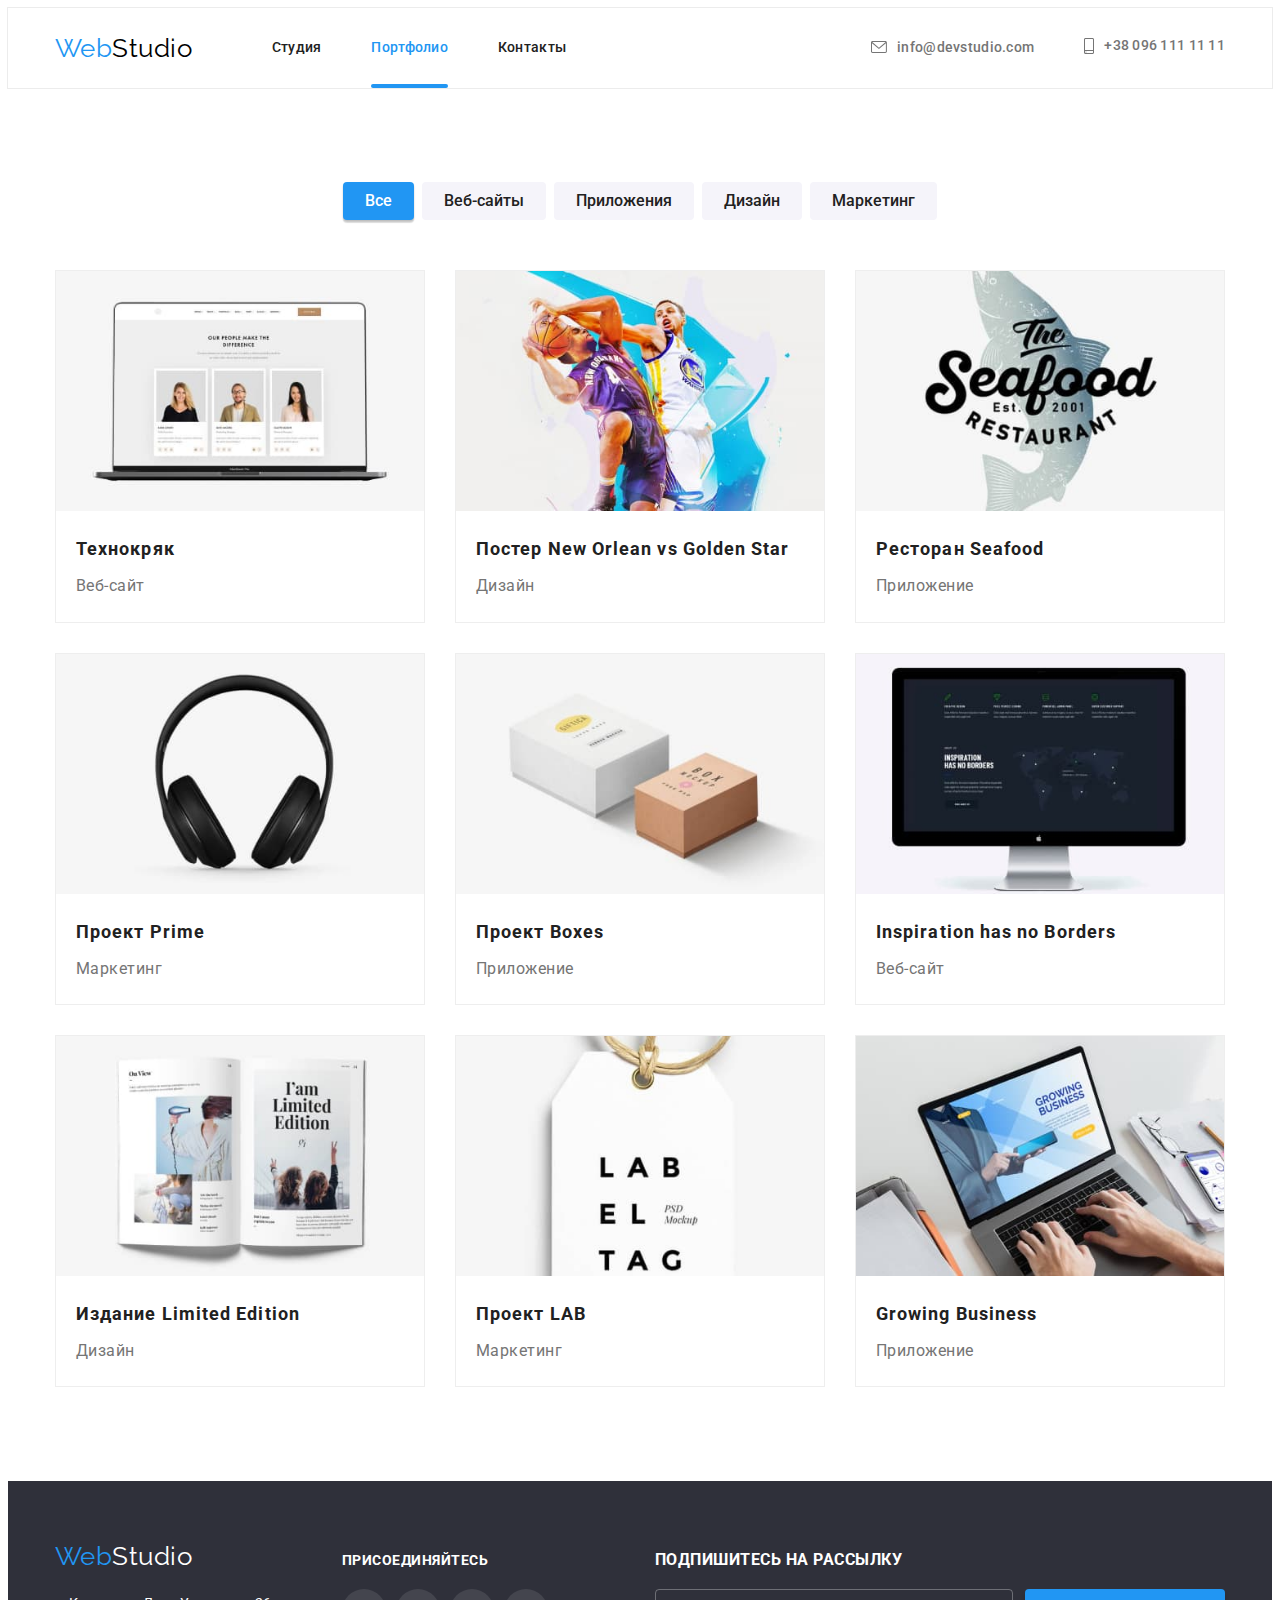
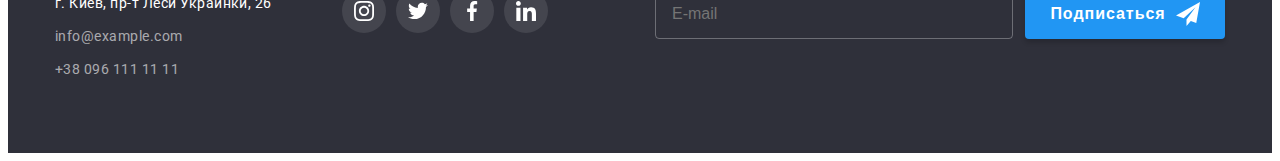
==== commit 797b9187: "дз-8" ====
--- a/portfolio.html
+++ b/portfolio.html
@@ -110,8 +110,8 @@
                         <a class="card-portf" href="#">
                             <div class="card-thumb">
                                 <img 
-                                srcset=".images/mobile/portfolio/Технокряк450.jpg 1x, .images/tablet/portfolio/Технокряк354.jpg 1x, ./images/P1.jpg 1x, images/mobile/portfolio/Технокряк450@2x.jpg 2x, .images/tablet/portfolio/Технокряк354@2x.jpg 2x, .images/desktop/portfolio/Технокряк-370.jpg 2x"
-                                src=".images/mobile/portfolio/Технокряк450.jpg"
+                                srcset="./images/mobile/portfolio/Технокряк450.jpg 1x, ./images/tablet/portfolio/Технокряк354.jpg 1x, ./images/P1.jpg 1x, ./images/mobile/portfolio/Технокряк450@2x.jpg 2x, ./images/tablet/portfolio/Технокряк354@2x.jpg 2x, .images/desktop/portfolio/Технокряк-370.jpg 2x"
+                                src="./images/mobile/portfolio/Технокряк450.jpg"
                                 alt="ноутбук с веб-сайтом"
                                 >
                                 <div class="content-text">
@@ -131,8 +131,8 @@
                         <a class="card-portf" href="#">
                             <div class="card-thumb">
                                 <img 
-                                srcset=".images/mobile/portfolio/ПостерNewOrleanvsGoldenStar450.jpg 1x, .images/tablet/portfolio/Постер354.jpg 1x, ./images/P2.jpg 1x, images/mobile/portfolio/ПостерNewOrleanvsGoldenStar450@2x.jpg 2x, .images/tablet/portfolio/Постер354@2x.jpg 2x, .images/desktop/portfolio/Постер-New-Orlean-vs-Golden-Star-370.jpg 2x"
-                                src=".images/mobile/portfolio/ПостерNewOrleanvsGoldenStar450.jpg" 
+                                srcset="./images/mobile/portfolio/ПостерNewOrleanvsGoldenStar450.jpg 1x, ./images/tablet/portfolio/Постер354.jpg 1x, ./images/P2.jpg 1x, ./images/mobile/portfolio/ПостерNewOrleanvsGoldenStar450@2x.jpg 2x, ./images/tablet/portfolio/Постер354@2x.jpg 2x, ./images/desktop/portfolio/Постер-New-Orlean-vs-Golden-Star-370.jpg 2x"
+                                src="./images/mobile/portfolio/ПостерNewOrleanvsGoldenStar450.jpg" 
                                 alt="два баскетбольных игрока" 
                                 >
                                 <div class="content-text">
@@ -152,8 +152,8 @@
                         <a class="card-portf" href="#">
                             <div class="card-thumb">
                                 <img 
-                                srcset=".images/mobile/portfolio/РесторанSeafood450.jpg 1x, .images/tablet/portfolio/РесторанSeafood354.jpg 1x, ./images/P3.jpg 1x, images/mobile/portfolio/РесторанSeafood450@2x.jpg 2x, .images/tablet/portfolio/РесторанSeafood354@2x.jpg 2x, .images/desktop/portfolio/Ресторан-Seafood-370.jpg 2x"
-                                src=".images/mobile/portfolio/РесторанSeafood450.jpg" 
+                                srcset="./images/mobile/portfolio/РесторанSeafood450.jpg 1x, ./images/tablet/portfolio/РесторанSeafood354.jpg 1x, ./images/P3.jpg 1x, ./images/mobile/portfolio/РесторанSeafood450@2x.jpg 2x, ./images/tablet/portfolio/РесторанSeafood354@2x.jpg 2x, ./images/desktop/portfolio/Ресторан-Seafood-370.jpg 2x"
+                                src="./images/mobile/portfolio/РесторанSeafood450.jpg" 
                                 alt="рыба">
                                 <div class="content-text">
                                     <span class="content-text-text">
@@ -172,8 +172,8 @@
                         <a class="card-portf" href="#">
                             <div class="card-thumb">
                                 <img 
-                                srcset=".images/mobile/portfolio/ПроектPrime450.jpg 1x, .images/tablet/portfolio/ПроектPrime354.jpg 1x, ./images/P4.jpg 1x, images/mobile/portfolio/ПроектPrime450@2x.jpg 2x, .images/tablet/portfolio/ПроектPrime354@2x.jpg 2x, .images/desktop/portfolio/Проект-Prime-370.jpg 2x"
-                                src=".images/mobile/portfolio/ПроектPrime450.jpg" 
+                                srcset="./images/mobile/portfolio/ПроектPrime450.jpg 1x, ./images/tablet/portfolio/ПроектPrime354.jpg 1x, ./images/P4.jpg 1x, ./images/mobile/portfolio/ПроектPrime450@2x.jpg 2x, ./images/tablet/portfolio/ПроектPrime354@2x.jpg 2x, ./images/desktop/portfolio/Проект-Prime-370.jpg 2x"
+                                src="./images/mobile/portfolio/ПроектPrime450.jpg" 
                                 alt="наушники">
                                 <div class="content-text">
                                     <span class="content-text-text">
@@ -192,8 +192,8 @@
                         <a class="card-portf" href="#">
                             <div class="card-thumb">
                                 <img 
-                                srcset=".images/mobile/portfolio/ПроектBoxes450.jpg 1x, .images/tablet/portfolio/ПроектBoxes354.jpg 1x, ./images/P5.jpg 1x, images/mobile/portfolio/ПроектBoxes450@2x.jpg 2x, .images/tablet/portfolio/ПроектBoxes354@2x.jpg 2x, .images/desktop/portfolio/Проект-Boxes-370.jpg 2x"
-                                src=".images/mobile/portfolio/ПроектBoxes450.jpg" 
+                                srcset="./images/mobile/portfolio/ПроектBoxes450.jpg 1x, ./images/tablet/portfolio/ПроектBoxes354.jpg 1x, ./images/P5.jpg 1x, ./images/mobile/portfolio/ПроектBoxes450@2x.jpg 2x, ./images/tablet/portfolio/ПроектBoxes354@2x.jpg 2x, ./images/desktop/portfolio/Проект-Boxes-370.jpg 2x"
+                                src="./images/mobile/portfolio/ПроектBoxes450.jpg" 
                                 alt="коробки">
                                 <div class="content-text">
                                     <span class="content-text-text">
@@ -212,8 +212,8 @@
                         <a class="card-portf" href="#">
                             <div class="card-thumb">
                                 <img 
-                                srcset=".images/mobile/portfolio/monitor450.jpg 1x, .images/tablet/portfolio/monitor354.jpg 1x, ./images/P6.jpg 1x, images/mobile/portfolio/monitor450@2x.jpg 2x, .images/tablet/portfolio/monitor354@2x.jpg 2x, .images/desktop/portfolio/Inspiration-has-no-Borders-370.jpg 2x"
-                                src=".images/mobile/portfolio/monitor450.jpg" 
+                                srcset="./images/mobile/portfolio/monitor450.jpg 1x, ./images/tablet/portfolio/monitor354.jpg 1x, ./images/P6.jpg 1x, ./images/mobile/portfolio/monitor450@2x.jpg 2x, ./images/tablet/portfolio/monitor354@2x.jpg 2x, ./images/desktop/portfolio/Inspiration-has-no-Borders-370.jpg 2x"
+                                src="./images/mobile/portfolio/monitor450.jpg" 
                                 alt="монитор">
                                 <div class="content-text">
                                     <span class="content-text-text">
@@ -232,8 +232,8 @@
                         <a class="card-portf" href="#">
                             <div class="card-thumb">
                                 <img
-                                srcset=".images/mobile/portfolio/ИзданиеLimitedEdition450.jpg 1x, .images/tablet/portfolio/ИзданиеLimitedEdition354.jpg 1x, ./images/P7.jpg 1x, images/mobile/portfolio/ИзданиеLimitedEdition450@2x.jpg 2x, .images/tablet/portfolio/ИзданиеLimitedEdition354@2x.jpg 2x, .images/desktop/portfolio/Издание-Limited-Edition-370.jpg 2x" 
-                                src=".images/mobile/portfolio/ИзданиеLimitedEdition450.jpg" 
+                                srcset="./images/mobile/portfolio/ИзданиеLimitedEdition450.jpg 1x, ./images/tablet/portfolio/ИзданиеLimitedEdition354.jpg 1x, ./images/P7.jpg 1x, ./images/mobile/portfolio/ИзданиеLimitedEdition450@2x.jpg 2x, ./images/tablet/portfolio/ИзданиеLimitedEdition354@2x.jpg 2x, ./images/desktop/portfolio/Издание-Limited-Edition-370.jpg 2x" 
+                                src="./images/mobile/portfolio/ИзданиеLimitedEdition450.jpg" 
                                 alt="журнал">
                                 <div class="content-text">
                                     <span class="content-text-text">
@@ -252,8 +252,8 @@
                         <a class="card-portf" href="#">
                             <div class="card-thumb">
                                 <img 
-                                srcset=".images/mobile/portfolio/ПроектLAB450.jpg 1x, .images/tablet/portfolio/ПроектLAB354.jpg 1x, ./images/P8.jpg 1x, images/mobile/portfolio/ПроектLAB450@2x.jpg 2x, .images/tablet/portfolio/ПроектLAB354@2x.jpg 2x, .images/desktop/portfolio/Проект-LAB-370.jpg 2x" 
-                                src=".images/mobile/portfolio/ПроектLAB450.jpg" 
+                                srcset="./images/mobile/portfolio/ПроектLAB450.jpg 1x, ./images/tablet/portfolio/ПроектLAB354.jpg 1x, ./images/P8.jpg 1x, ./images/mobile/portfolio/ПроектLAB450@2x.jpg 2x, ./images/tablet/portfolio/ПроектLAB354@2x.jpg 2x, ./images/desktop/portfolio/Проект-LAB-370.jpg 2x" 
+                                src="./images/mobile/portfolio/ПроектLAB450.jpg" 
                                 alt="бирка">
                                 <div class="content-text">
                                     <span class="content-text-text">
@@ -272,8 +272,8 @@
                         <a class="card-portf" href="#">
                             <div class="card-thumb">
                                 <img 
-                                srcset=".images/mobile/portfolio/GrowingBusiness450.jpg 1x, .images/tablet/portfolio/GrowingBusiness354.jpg 1x, ./images/P9.jpg 1x, images/mobile/portfolio/GrowingBusiness450@2x.jpg 2x, .images/tablet/portfolio/GrowingBusiness354@2x.jpg 2x, .images/desktop/portfolio/Growing-Business-370.jpg 2x"
-                                src=".images/mobile/portfolio/GrowingBusiness450.jpg" 
+                                srcset="./images/mobile/portfolio/GrowingBusiness450.jpg 1x, ./images/tablet/portfolio/GrowingBusiness354.jpg 1x, ./images/P9.jpg 1x, ./images/mobile/portfolio/GrowingBusiness450@2x.jpg 2x, ./images/tablet/portfolio/GrowingBusiness354@2x.jpg 2x, ./images/desktop/portfolio/Growing-Business-370.jpg 2x"
+                                src="./images/mobile/portfolio/GrowingBusiness450.jpg" 
                                 alt="ноутбук с веб-сайтом">
                                 <div class="content-text">
                                     <span class="content-text-text">
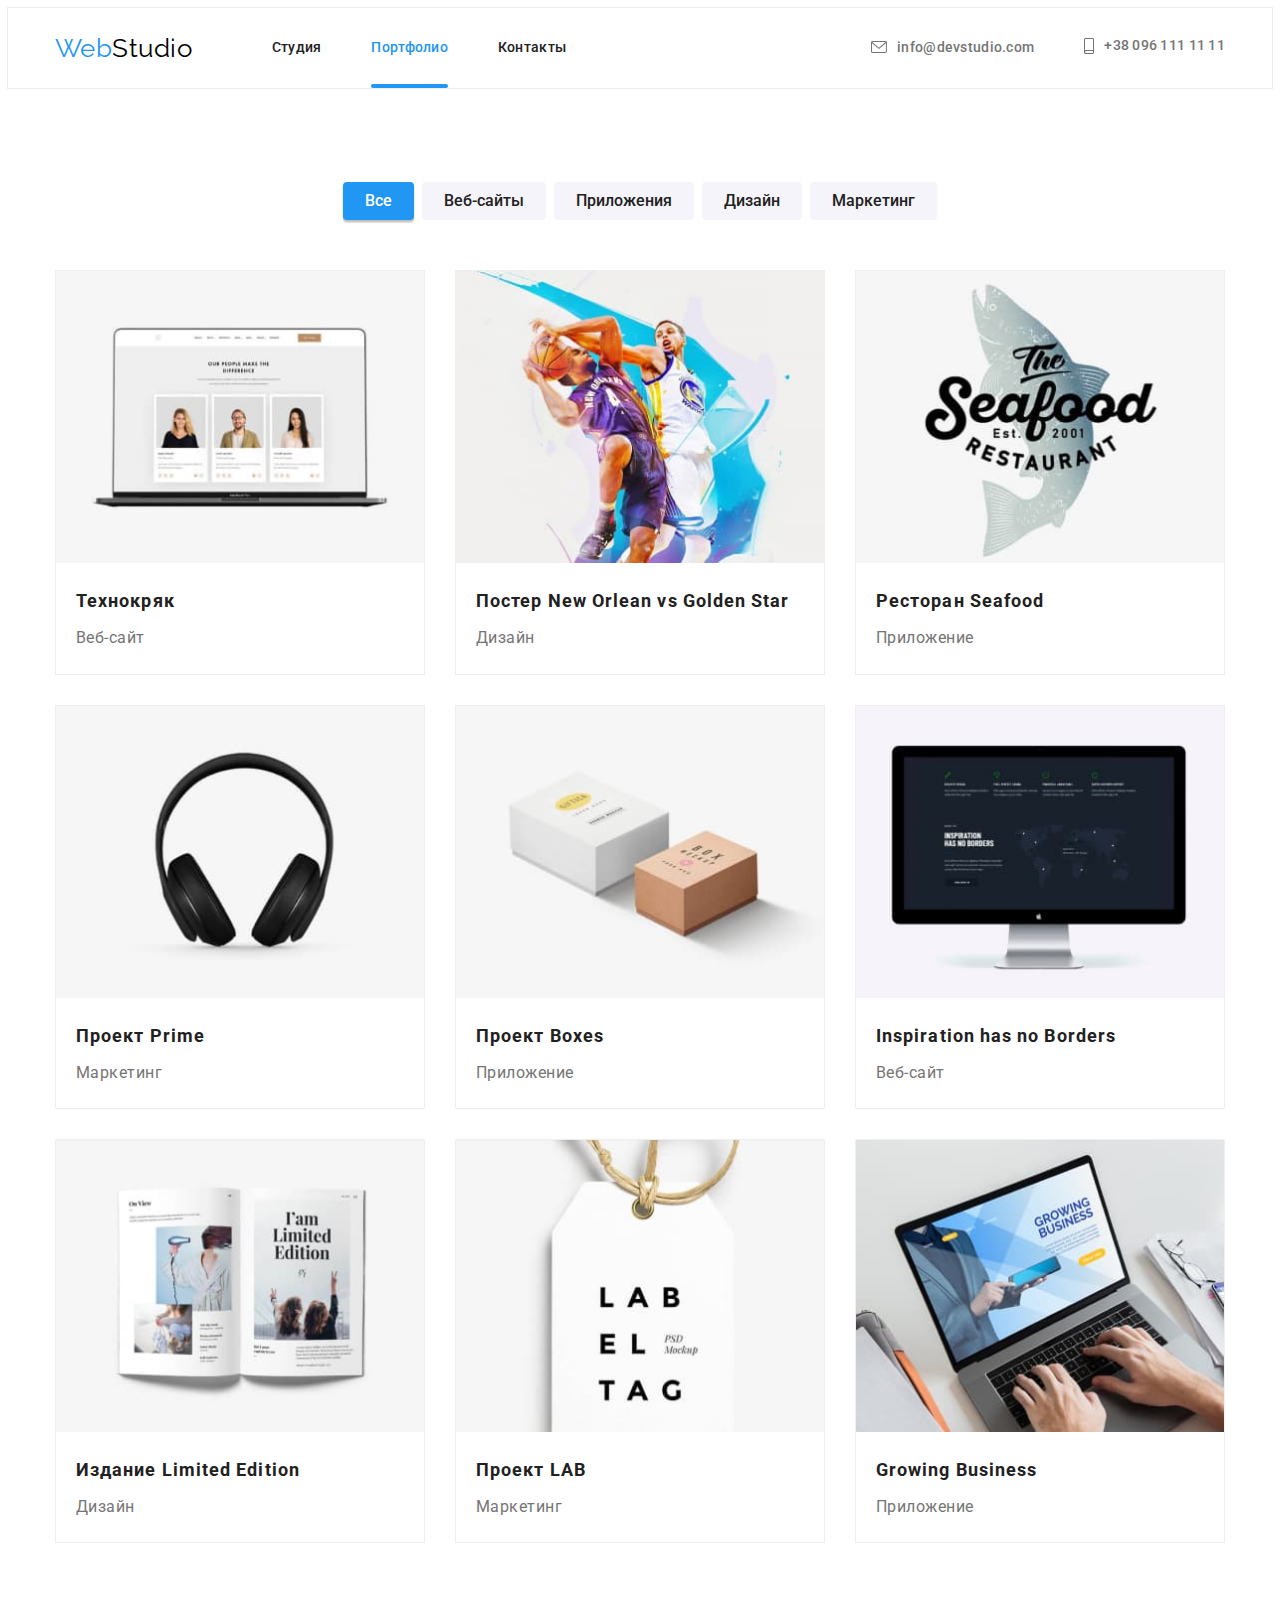
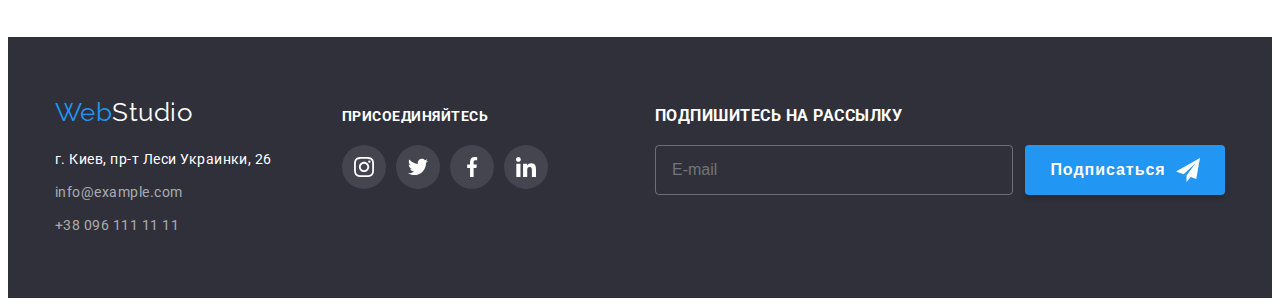
==== commit 21279e62: "дз-8" ====
--- a/portfolio.html
+++ b/portfolio.html
@@ -109,11 +109,25 @@
                     <li class="item-portf">
                         <a class="card-portf" href="#">
                             <div class="card-thumb">
-                                <img 
+                                <picture>
+                                    <source srcset="./images/P1.jpg 1x, ./images/desktop/portfolio/Технокряк-370.jpg 2x"
+                                        media="(min-width: 1200px)">
+                                
+                                    <source
+                                        srcset="./images/tablet/portfolio/Технокряк354.jpg 1x, ./images/tablet/portfolio/Технокряк354@2x.jpg 2x"
+                                        media="(min-width: 768px) and (max-width: 1199px)">
+                                
+                                    <source
+                                        srcset="./images/mobile/portfolio/Технокряк450.jpg 1x, ./images/mobile/portfolio/Технокряк450@2x.jpg 2x"
+                                        media="(max-width: 767px)">
+                                
+                                    <img src="./images/mobile/portfolio/Технокряк450.jpg" alt="ноутбук с веб-сайтом">
+                                </picture>
+                                <!-- <img 
                                 srcset="./images/mobile/portfolio/Технокряк450.jpg 1x, ./images/tablet/portfolio/Технокряк354.jpg 1x, ./images/P1.jpg 1x, ./images/mobile/portfolio/Технокряк450@2x.jpg 2x, ./images/tablet/portfolio/Технокряк354@2x.jpg 2x, .images/desktop/portfolio/Технокряк-370.jpg 2x"
                                 src="./images/mobile/portfolio/Технокряк450.jpg"
                                 alt="ноутбук с веб-сайтом"
-                                >
+                                > -->
                                 <div class="content-text">
                                     <span class="content-text-text">
                                         Ресурс предлагает комплексные предложения с разным уровнем функционала и сервисов. Все это позволит посетителю 
@@ -130,11 +144,22 @@
                     <li class="item-portf">
                         <a class="card-portf" href="#">
                             <div class="card-thumb">
-                                <img 
+                                <picture>
+                                    <source srcset="./images/P2.jpg 1x, ./images/desktop/portfolio/Постер-New-Orlean-vs-Golden-Star-370.jpg 2x" media="(min-width: 1200px)">
+                                
+                                    <source srcset="./images/tablet/portfolio/Постер354.jpg 1x, ./images/tablet/portfolio/Постер354@2x.jpg 2x"
+                                        media="(min-width: 768px) and (max-width: 1199px)">
+                                
+                                    <source srcset="./images/mobile/portfolio/ПостерNewOrleanvsGoldenStar450.jpg 1x, ./images/mobile/portfolio/ПостерNewOrleanvsGoldenStar450@2x.jpg 2x"
+                                        media="(max-width: 767px)">
+                                
+                                    <img src="./images/mobile/portfolio/ПостерNewOrleanvsGoldenStar450.jpg" alt="два баскетбольных игрока">
+                                </picture>
+                                <!-- <img 
                                 srcset="./images/mobile/portfolio/ПостерNewOrleanvsGoldenStar450.jpg 1x, ./images/tablet/portfolio/Постер354.jpg 1x, ./images/P2.jpg 1x, ./images/mobile/portfolio/ПостерNewOrleanvsGoldenStar450@2x.jpg 2x, ./images/tablet/portfolio/Постер354@2x.jpg 2x, ./images/desktop/portfolio/Постер-New-Orlean-vs-Golden-Star-370.jpg 2x"
                                 src="./images/mobile/portfolio/ПостерNewOrleanvsGoldenStar450.jpg" 
                                 alt="два баскетбольных игрока" 
-                                >
+                                > -->
                                 <div class="content-text">
                                     <span class="content-text-text">
                                         Ресурс предлагает комплексные предложения с разным уровнем функционала и сервисов. Все это позволит посетителю 
@@ -151,10 +176,23 @@
                     <li class="item-portf">
                         <a class="card-portf" href="#">
                             <div class="card-thumb">
-                                <img 
+                                <picture>
+                                    <source srcset="./images/P3.jpg 1x, ./images/desktop/portfolio/Ресторан-Seafood-370.jpg 2x"
+                                        media="(min-width: 1200px)">
+                                
+                                    <source srcset="./images/tablet/portfolio/РесторанSeafood354.jpg 1x, ./images/tablet/portfolio/РесторанSeafood354@2x.jpg 2x"
+                                        media="(min-width: 768px) and (max-width: 1199px)">
+                                
+                                    <source
+                                        srcset="./images/mobile/portfolio/РесторанSeafood450.jpg 1x, ./images/mobile/portfolio/РесторанSeafood450@2x.jpg 2x"
+                                        media="(max-width: 767px)">
+                                
+                                    <img src="./images/mobile/portfolio/РесторанSeafood450.jpg" alt="рыба">
+                                </picture>
+                                <!-- <img 
                                 srcset="./images/mobile/portfolio/РесторанSeafood450.jpg 1x, ./images/tablet/portfolio/РесторанSeafood354.jpg 1x, ./images/P3.jpg 1x, ./images/mobile/portfolio/РесторанSeafood450@2x.jpg 2x, ./images/tablet/portfolio/РесторанSeafood354@2x.jpg 2x, ./images/desktop/portfolio/Ресторан-Seafood-370.jpg 2x"
                                 src="./images/mobile/portfolio/РесторанSeafood450.jpg" 
-                                alt="рыба">
+                                alt="рыба"> -->
                                 <div class="content-text">
                                     <span class="content-text-text">
                                         Ресурс предлагает комплексные предложения с разным уровнем функционала и сервисов. Все это позволит посетителю 
@@ -171,10 +209,24 @@
                     <li class="item-portf">
                         <a class="card-portf" href="#">
                             <div class="card-thumb">
-                                <img 
+                                <picture>
+                                    <source srcset="./images/P4.jpg 1x, ./images/desktop/portfolio/Проект-Prime-370.jpg 2x"
+                                        media="(min-width: 1200px)">
+                                
+                                    <source
+                                        srcset="./images/tablet/portfolio/ПроектPrime354.jpg 1x, ./images/tablet/portfolio/ПроектPrime354@2x.jpg 2x"
+                                        media="(min-width: 768px) and (max-width: 1199px)">
+                                
+                                    <source
+                                        srcset="./images/mobile/portfolio/ПроектPrime450.jpg 1x, ./images/mobile/portfolio/ПроектPrime450@2x.jpg 2x"
+                                        media="(max-width: 767px)">
+                                
+                                    <img src="./images/mobile/portfolio/ПроектPrime450.jpg" alt="наушники">
+                                </picture>
+                                <!-- <img 
                                 srcset="./images/mobile/portfolio/ПроектPrime450.jpg 1x, ./images/tablet/portfolio/ПроектPrime354.jpg 1x, ./images/P4.jpg 1x, ./images/mobile/portfolio/ПроектPrime450@2x.jpg 2x, ./images/tablet/portfolio/ПроектPrime354@2x.jpg 2x, ./images/desktop/portfolio/Проект-Prime-370.jpg 2x"
                                 src="./images/mobile/portfolio/ПроектPrime450.jpg" 
-                                alt="наушники">
+                                alt="наушники"> -->
                                 <div class="content-text">
                                     <span class="content-text-text">
                                         Ресурс предлагает комплексные предложения с разным уровнем функционала и сервисов. Все это позволит посетителю
@@ -191,10 +243,21 @@
                     <li class="item-portf">
                         <a class="card-portf" href="#">
                             <div class="card-thumb">
-                                <img 
+                                <picture>
+                                    <source srcset="./images/P5.jpg 1x, ./images/desktop/portfolio/Проект-Boxes-370.jpg 2x" media="(min-width: 1200px)">
+                                
+                                    <source srcset="./images/tablet/portfolio/ПроектBoxes354.jpg 1x, ./images/tablet/portfolio/ПроектBoxes354@2x.jpg 2x"
+                                        media="(min-width: 768px) and (max-width: 1199px)">
+                                
+                                    <source srcset="./images/mobile/portfolio/ПроектBoxes450.jpg 1x, ./images/mobile/portfolio/ПроектBoxes450@2x.jpg 2x"
+                                        media="(max-width: 767px)">
+                                
+                                    <img src="./images/mobile/portfolio/ПроектBoxes450.jpg" alt="коробки">
+                                </picture>
+                                <!-- <img 
                                 srcset="./images/mobile/portfolio/ПроектBoxes450.jpg 1x, ./images/tablet/portfolio/ПроектBoxes354.jpg 1x, ./images/P5.jpg 1x, ./images/mobile/portfolio/ПроектBoxes450@2x.jpg 2x, ./images/tablet/portfolio/ПроектBoxes354@2x.jpg 2x, ./images/desktop/portfolio/Проект-Boxes-370.jpg 2x"
                                 src="./images/mobile/portfolio/ПроектBoxes450.jpg" 
-                                alt="коробки">
+                                alt="коробки"> -->
                                 <div class="content-text">
                                     <span class="content-text-text">
                                         Ресурс предлагает комплексные предложения с разным уровнем функционала и сервисов. Все это позволит посетителю
@@ -211,10 +274,21 @@
                     <li class="item-portf">
                         <a class="card-portf" href="#">
                             <div class="card-thumb">
-                                <img 
+                                <picture>
+                                    <source srcset="./images/P6.jpg 1x, ./images/desktop/portfolio/Inspiration-has-no-Borders-370.jpg 2x" media="(min-width: 1200px)">
+                                
+                                    <source srcset="./images/tablet/portfolio/monitor354.jpg 1x, ./images/tablet/portfolio/monitor354@2x.jpg 2x"
+                                        media="(min-width: 768px) and (max-width: 1199px)">
+                                
+                                    <source srcset="./images/mobile/portfolio/monitor450.jpg 1x, ./images/mobile/portfolio/monitor450@2x.jpg 2x"
+                                        media="(max-width: 767px)">
+                                
+                                    <img src="./images/mobile/portfolio/monitor450.jpg" alt="монитор">
+                                </picture>
+                                <!-- <img 
                                 srcset="./images/mobile/portfolio/monitor450.jpg 1x, ./images/tablet/portfolio/monitor354.jpg 1x, ./images/P6.jpg 1x, ./images/mobile/portfolio/monitor450@2x.jpg 2x, ./images/tablet/portfolio/monitor354@2x.jpg 2x, ./images/desktop/portfolio/Inspiration-has-no-Borders-370.jpg 2x"
                                 src="./images/mobile/portfolio/monitor450.jpg" 
-                                alt="монитор">
+                                alt="монитор"> -->
                                 <div class="content-text">
                                     <span class="content-text-text">
                                         Ресурс предлагает комплексные предложения с разным уровнем функционала и сервисов. Все это позволит посетителю
@@ -231,10 +305,22 @@
                     <li class="item-portf">
                         <a class="card-portf" href="#">
                             <div class="card-thumb">
-                                <img
+                                <picture>
+                                    <source srcset="./images/P7.jpg 1x, ./images/desktop/portfolio/Издание-Limited-Edition-370.jpg 2x"
+                                        media="(min-width: 1200px)">
+                                
+                                    <source srcset="./images/tablet/portfolio/ИзданиеLimitedEdition354.jpg 1x, ./images/tablet/portfolio/ИзданиеLimitedEdition354@2x.jpg 2x"
+                                        media="(min-width: 768px) and (max-width: 1199px)">
+                                
+                                    <source srcset="./images/mobile/portfolio/ИзданиеLimitedEdition450.jpg 1x, ./images/mobile/portfolio/ИзданиеLimitedEdition450@2x.jpg 2x"
+                                        media="(max-width: 767px)">
+                                
+                                    <img src="./images/mobile/portfolio/ИзданиеLimitedEdition450.jpg" alt="журнал">
+                                </picture>
+                                <!-- <img
                                 srcset="./images/mobile/portfolio/ИзданиеLimitedEdition450.jpg 1x, ./images/tablet/portfolio/ИзданиеLimitedEdition354.jpg 1x, ./images/P7.jpg 1x, ./images/mobile/portfolio/ИзданиеLimitedEdition450@2x.jpg 2x, ./images/tablet/portfolio/ИзданиеLimitedEdition354@2x.jpg 2x, ./images/desktop/portfolio/Издание-Limited-Edition-370.jpg 2x" 
                                 src="./images/mobile/portfolio/ИзданиеLimitedEdition450.jpg" 
-                                alt="журнал">
+                                alt="журнал"> -->
                                 <div class="content-text">
                                     <span class="content-text-text">
                                         Ресурс предлагает комплексные предложения с разным уровнем функционала и сервисов. Все это позволит посетителю
@@ -251,10 +337,24 @@
                     <li class="item-portf">
                         <a class="card-portf" href="#">
                             <div class="card-thumb">
-                                <img 
+                                <picture>
+                                    <source srcset="./images/P8.jpg 1x, ./images/desktop/portfolio/Проект-LAB-370.jpg 2x"
+                                        media="(min-width: 1200px)">
+                                
+                                    <source
+                                        srcset="./images/tablet/portfolio/ПроектLAB354.jpg 1x, ./images/tablet/portfolio/ПроектLAB354@2x.jpg 2x"
+                                        media="(min-width: 768px) and (max-width: 1199px)">
+                                
+                                    <source
+                                        srcset="./images/mobile/portfolio/ПроектLAB450.jpg 1x, ./images/mobile/portfolio/ПроектLAB450@2x.jpg 2x"
+                                        media="(max-width: 767px)">
+                                
+                                    <img src="./images/mobile/portfolio/ПроектLAB450.jpg" alt="бирка">
+                                </picture>
+                                <!-- <img 
                                 srcset="./images/mobile/portfolio/ПроектLAB450.jpg 1x, ./images/tablet/portfolio/ПроектLAB354.jpg 1x, ./images/P8.jpg 1x, ./images/mobile/portfolio/ПроектLAB450@2x.jpg 2x, ./images/tablet/portfolio/ПроектLAB354@2x.jpg 2x, ./images/desktop/portfolio/Проект-LAB-370.jpg 2x" 
                                 src="./images/mobile/portfolio/ПроектLAB450.jpg" 
-                                alt="бирка">
+                                alt="бирка"> -->
                                 <div class="content-text">
                                     <span class="content-text-text">
                                         Ресурс предлагает комплексные предложения с разным уровнем функционала и сервисов. Все это позволит посетителю
@@ -271,10 +371,23 @@
                     <li class="item-portf">
                         <a class="card-portf" href="#">
                             <div class="card-thumb">
-                                <img 
+                                <picture>
+                                    <source srcset="./images/P9.jpg 1x, ./images/desktop/portfolio/Growing-Business-370.jpg 2x" media="(min-width: 1200px)">
+                                
+                                    <source srcset="./images/tablet/portfolio/GrowingBusiness354.jpg 1x, ./images/tablet/portfolio/GrowingBusiness354@2x.jpg 2x"
+                                        media="(min-width: 768px) and (max-width: 1199px)">
+                                
+                                    <source srcset="./images/mobile/portfolio/GrowingBusiness450.jpg 1x, ./images/mobile/portfolio/GrowingBusiness450@2x.jpg 2x"
+                                        media="(max-width: 767px)">
+                                
+                                    <img 
+                                    src="./images/mobile/portfolio/GrowingBusiness450.jpg" 
+                                    alt="ноутбук с веб-сайтом">
+                                </picture>
+                                <!-- <img 
                                 srcset="./images/mobile/portfolio/GrowingBusiness450.jpg 1x, ./images/tablet/portfolio/GrowingBusiness354.jpg 1x, ./images/P9.jpg 1x, ./images/mobile/portfolio/GrowingBusiness450@2x.jpg 2x, ./images/tablet/portfolio/GrowingBusiness354@2x.jpg 2x, ./images/desktop/portfolio/Growing-Business-370.jpg 2x"
                                 src="./images/mobile/portfolio/GrowingBusiness450.jpg" 
-                                alt="ноутбук с веб-сайтом">
+                                alt="ноутбук с веб-сайтом"> -->
                                 <div class="content-text">
                                     <span class="content-text-text">
                                         Ресурс предлагает комплексные предложения с разным уровнем функционала и сервисов. Все это позволит посетителю
--- a/css/main.min.css
+++ b/css/main.min.css
@@ -1 +1 @@
-:root{--primary-text-color: #757575;--title-text-color: #212121;--accent-color: #2196F3;--button-hover-color: #188CE8;--primary-white-color: #FFFFFF;--secondary-white-color: #F5F4FA;--address-link-color: rgba(255, 255, 255, 0.6);--logo-color: #000000;--herofooter-bg-color: #2F303A;--icons-primary-color: #afb1b8;--footer-social-color: rgba(255, 255, 255, 10%)}.visually-hidden{position:absolute;width:1px;height:1px;margin:-1px;border:0;padding:0;white-space:nowrap;-webkit-clip-path:inset(100%);clip-path:inset(100%);clip:rect(0 0 0 0);overflow:hidden}body{font-family:Roboto,sans-serif;letter-spacing:.03em;color:var(--primary-text-color);background-color:var(--primary-white-color)}h1,h2,h3,p,ul,li{margin:0}ul,li{list-style:none;text-decoration:none;padding:0}img{display:block;max-width:100%;height:auto}a{text-decoration:none;color:inherit}address{font-style:normal}html{-webkit-box-sizing:border-box;box-sizing:border-box}*,*::after,*::before{-webkit-box-sizing:inherit;box-sizing:inherit}.container{padding-left:15px;padding-right:15px;margin:0 auto}@media screen and (min-width: 480px){.container{width:480px}}@media screen and (min-width: 768px){.container{width:768px}}@media screen and (min-width: 1200px){.container{width:1200px}}.backdrop{position:fixed;top:0;left:0;width:100%;height:100%;background-color:rgba(0,0,0,.2);z-index:1;opacity:1;-webkit-transition:opacity 250ms cubic-bezier(0.4, 0, 0.2, 1),visibility 250ms cubic-bezier(0.4, 0, 0.2, 1);transition:opacity 250ms cubic-bezier(0.4, 0, 0.2, 1),visibility 250ms cubic-bezier(0.4, 0, 0.2, 1)}.backdrop.is-hidden{opacity:0;pointer-events:none;visibility:hidden}.backdrop.is-hidden .modal{-webkit-transform:translate(-50%, -50%) scale(0.9);transform:translate(-50%, -50%) scale(0.9)}.modal{display:-webkit-box;display:-ms-flexbox;display:flex;position:absolute;top:50%;left:50%;padding:40px;background-color:var(--primary-white-color);-webkit-box-shadow:0px 1px 3px rgba(0,0,0,.12),0px 1px 1px rgba(0,0,0,.14),0px 2px 1px rgba(0,0,0,.2);box-shadow:0px 1px 3px rgba(0,0,0,.12),0px 1px 1px rgba(0,0,0,.14),0px 2px 1px rgba(0,0,0,.2);border-radius:4px;-webkit-transform:translate(-50%, -50%) scale(1);transform:translate(-50%, -50%) scale(1);-webkit-transition:-webkit-transform 250ms cubic-bezier(0.4, 0, 0.2, 1);transition:-webkit-transform 250ms cubic-bezier(0.4, 0, 0.2, 1);transition:transform 250ms cubic-bezier(0.4, 0, 0.2, 1);transition:transform 250ms cubic-bezier(0.4, 0, 0.2, 1), -webkit-transform 250ms cubic-bezier(0.4, 0, 0.2, 1)}.modal-item{display:-webkit-box;display:-ms-flexbox;display:flex;position:absolute;top:8px;right:8px;width:30px;height:30px;border-radius:50%;-webkit-box-align:center;-ms-flex-align:center;align-items:center;-webkit-box-pack:center;-ms-flex-pack:center;justify-content:center;background-color:inherit;border:1px solid rgba(0,0,0,.1);cursor:pointer}.modal-item:hover .icon-modal,.modal-item:focus .icon-modal{fill:var(--accent-color)}.icon-modal{position:absolute;fill:var(--logo-color);-webkit-transition:fill 250ms cubic-bezier(0.4, 0, 0.2, 1);transition:fill 250ms cubic-bezier(0.4, 0, 0.2, 1)}.form-modal{display:-webkit-box;display:-ms-flexbox;display:flex;-webkit-box-orient:vertical;-webkit-box-direction:normal;-ms-flex-direction:column;flex-direction:column;width:370px;-webkit-box-align:center;-ms-flex-align:center;align-items:center;text-align:left;padding:0}@media screen and (max-width: 479px){.form-modal{width:calc(100vw - 80px)}}@media screen and (min-width: 1200px){.form-modal{width:448px}}.form-modal-title{font-weight:700;font-size:20px;line-height:1.5;text-align:center;color:var(--title-text-color);margin-bottom:12px}@media screen and (min-width: 1200px){.form-modal-title{line-height:1.17}}.form-group-field{width:100%;font-size:16px;line-height:1.125;margin-bottom:20px}.form-label{display:block;font-size:12px;line-height:1.17;letter-spacing:.01em;color:var(--primary-text-color);padding:0;margin-bottom:4px}.form-field{position:relative;width:100%;margin-bottom:10px}.form-field:focus-within>.icon-input{fill:var(--accent-color)}.icon-input{position:absolute;left:12px;top:50%;-webkit-transform:translateY(-50%);transform:translateY(-50%);width:18px;height:18px;fill:var(--title-text-color);-webkit-transition:fill 250ms cubic-bezier(0.4, 0, 0.2, 1);transition:fill 250ms cubic-bezier(0.4, 0, 0.2, 1)}.form-input{width:100%;min-height:40px;border:1px solid rgba(33,33,33,.2);border-radius:4px;padding-left:42px;color:var(--primary-text-color);-webkit-transition:border 250ms cubic-bezier(0.4, 0, 0.2, 1);transition:border 250ms cubic-bezier(0.4, 0, 0.2, 1)}.form-input:focus-within{border:1px solid #2196f3}.form-textarea{display:block;width:100%;min-height:120px;border:1px solid rgba(33,33,33,.2);border-radius:4px;color:var(--primary-text-color);padding:12px 16px;margin:0;resize:none;-webkit-transition:border 250ms cubic-bezier(0.4, 0, 0.2, 1);transition:border 250ms cubic-bezier(0.4, 0, 0.2, 1)}.form-textarea:focus-within{border:1px solid #2196f3}.form-textarea::-webkit-input-placeholder{color:rgba(117,117,117,.5)}.form-textarea::-moz-placeholder{color:rgba(117,117,117,.5)}.form-textarea:-ms-input-placeholder{color:rgba(117,117,117,.5)}.form-textarea::-ms-input-placeholder{color:rgba(117,117,117,.5)}.form-textarea::placeholder{color:rgba(117,117,117,.5)}.form-contract-label{position:relative;display:-webkit-box;display:-ms-flexbox;display:flex;-webkit-box-align:center;-ms-flex-align:center;align-items:center;margin-bottom:30px;padding-left:24px;font-size:12px;line-height:1.16;color:var(--primary-text-color)}@media screen and (min-width: 1200px){.form-contract-label{font-size:14px;line-height:1.71}}.form-contract-link{text-decoration:underline;color:var(--accent-color)}.icon-contract-check{position:absolute;left:0;top:50%;-webkit-transform:translateY(-50%);transform:translateY(-50%);opacity:1;-webkit-transition:opacity 250ms cubic-bezier(0.4, 0, 0.2, 1);transition:opacity 250ms cubic-bezier(0.4, 0, 0.2, 1)}.checkbox:checked~.icon-contract-check{opacity:0}.icon-contract-checked{position:absolute;left:0;top:50%;-webkit-transform:translateY(-50%);transform:translateY(-50%);opacity:0;fill:var(--accent-color);-webkit-transition:opacity 250ms cubic-bezier(0.4, 0, 0.2, 1);transition:opacity 250ms cubic-bezier(0.4, 0, 0.2, 1)}.form-contract-label:focus-within>.icon-contract-checked,.checkbox:checked~.icon-contract-checked{opacity:1}.checkbox:focus-visible~.icon-contract-checked{outline-offset:2px;outline:2px solid #000;border-radius:1px}.form-modal-btn{display:-webkit-box;display:-ms-flexbox;display:flex;-webkit-box-align:center;-ms-flex-align:center;align-items:center;-webkit-box-pack:center;-ms-flex-pack:center;justify-content:center;width:200px;height:50px;padding:0;font-weight:700;font-size:16px;line-height:1.875;letter-spacing:.06em;color:var(--primary-white-color);-webkit-box-shadow:0px 4px 4px rgba(0,0,0,.15);box-shadow:0px 4px 4px rgba(0,0,0,.15);background-color:var(--accent-color);border:none;border-radius:4px;cursor:pointer;-webkit-transition:background-color 250ms cubic-bezier(0.4, 0, 0.2, 1);transition:background-color 250ms cubic-bezier(0.4, 0, 0.2, 1)}.form-modal-btn:hover,.form-modal-btn:focus{background-color:var(--button-hover-color)}.section{max-width:1600px;margin:0 auto;padding-top:60px;padding-bottom:60px}@media screen and (min-width: 1200px){.section{padding-top:94px;padding-bottom:94px}}.section-title,.team-title,.clients-title{margin-top:0;margin-bottom:50px;font-size:36px;line-height:1.17;text-align:center;color:var(--title-text-color)}.site-nav .link:hover,.site-nav .link:focus,.contacts .link:hover,.contacts .link:focus,.address-nav .link:hover,.address-nav .link:focus{color:var(--accent-color)}.button-menu .button-potrf.active,.button-potrf:hover,.button-potrf:focus{color:var(--primary-white-color);background-color:var(--accent-color);-webkit-box-shadow:0px 3px 1px rgba(0,0,0,.1),0px 1px 2px rgba(0,0,0,.08),0px 2px 2px rgba(0,0,0,.12);box-shadow:0px 3px 1px rgba(0,0,0,.1),0px 1px 2px rgba(0,0,0,.08),0px 2px 2px rgba(0,0,0,.12)}.header{outline:1px solid #ececec}.logo{font-family:Raleway;font-size:24px;line-height:1.17;color:var(--logo-color);margin-right:auto}@media screen and (min-width: 1200px){.logo{font-size:26px;line-height:1.19}}.accent{color:var(--accent-color)}.main-nav{display:-webkit-box;display:-ms-flexbox;display:flex;-webkit-box-pack:justify;-ms-flex-pack:justify;justify-content:space-between;-webkit-box-align:center;-ms-flex-align:center;align-items:center}@media screen and (max-width: 767px){.main-nav{padding-top:16px;padding-bottom:16px}}@media screen and (max-width: 767px){.menu-container{display:none;position:fixed;left:0;top:0;width:100%;height:100%;background-color:var(--primary-white-color);overflow-y:scroll;z-index:2}.menu-container.is-open{display:-webkit-box;display:-ms-flexbox;display:flex}}@media screen and (max-width: 767px){.menu-mobie-container{position:relative;width:480px;padding-top:48px;padding-right:83px;padding-bottom:48px;padding-left:40px;height:100%;display:-webkit-box;display:-ms-flexbox;display:flex;-webkit-box-orient:vertical;-webkit-box-direction:normal;-ms-flex-direction:column;flex-direction:column;-webkit-box-pack:justify;-ms-flex-pack:justify;justify-content:space-between;margin-left:auto;margin-right:auto}}@media screen and (min-width: 768px){.menu-mobie-container{display:-webkit-box;display:-ms-flexbox;display:flex;-webkit-box-pack:center;-ms-flex-pack:center;justify-content:center;-webkit-box-align:center;-ms-flex-align:center;align-items:center}}.menu-container-button{position:absolute;top:8px;right:15px;margin-left:auto;padding:0;background-color:var(--primary-white-color);border:1px solid rgba(0,0,0,0)}@media screen and (min-width: 768px){.menu-container-button{display:none}}.menu-mobile-button{padding:0;margin-left:auto;background-color:var(--primary-white-color);border:1px solid rgba(0,0,0,0)}@media screen and (min-width: 768px){.menu-mobile-button{display:none}}.menu-mobile-button:hover .icon-mobile-close,.menu-mobile-button:focus .icon-mobile-close{fill:var(--accent-color)}.menu-mobile-button .icon-mobile-close{display:none}.menu-mobile-button.is-open .icon-mobile-close{display:block}.menu-mobile-button:hover .icon-mobile-open,.menu-mobile-button:focus .icon-mobile-open{fill:var(--accent-color)}.menu-mobile-button.is-open .icon-mobile-open{display:none}@media screen and (min-width: 768px){.site-nav{display:-webkit-box;display:-ms-flexbox;display:flex;-webkit-box-pack:center;-ms-flex-pack:center;justify-content:center;-webkit-box-align:center;-ms-flex-align:center;align-items:center}}.site-nav .link{display:block;font-weight:500;font-size:40px;line-height:1.17;letter-spacing:.02em;color:var(--title-text-color);-webkit-transition:color 250ms cubic-bezier(0.4, 0, 0.2, 1);transition:color 250ms cubic-bezier(0.4, 0, 0.2, 1)}@media screen and (min-width: 768px){.site-nav .link{font-size:14px;line-height:1.14;padding-top:32px;padding-bottom:32px}}@media screen and (max-width: 767px){.site-nav .item+.item{margin-top:32px}}@media screen and (min-width: 768px){.site-nav .item+.item{margin-left:50px}}.site-nav .link.current{color:var(--accent-color)}.site-nav .link.current::after{position:absolute;display:block;content:"";bottom:0;right:0;width:100%;height:4px;border-radius:2px;background-color:#2196f3}@media screen and (min-width: 768px){.site-nav .item{position:relative}}@media screen and (max-width: 767px){.contacts{display:-webkit-box;display:-ms-flexbox;display:flex;-webkit-box-pack:start;-ms-flex-pack:start;justify-content:start;-webkit-box-align:start;-ms-flex-align:start;align-items:flex-start;-webkit-box-orient:vertical;-webkit-box-direction:reverse;-ms-flex-direction:column-reverse;flex-direction:column-reverse}}@media screen and (min-width: 768px)and (max-width: 1199px){.contacts{display:-webkit-box;display:-ms-flexbox;display:flex;-webkit-box-pack:start;-ms-flex-pack:start;justify-content:start;-webkit-box-align:start;-ms-flex-align:start;align-items:flex-start;-webkit-box-orient:vertical;-webkit-box-direction:normal;-ms-flex-direction:column;flex-direction:column}}@media screen and (min-width: 1200px){.contacts{display:-webkit-box;display:-ms-flexbox;display:flex;-webkit-box-pack:start;-ms-flex-pack:start;justify-content:start;-webkit-box-align:center;-ms-flex-align:center;align-items:center;height:100%}}@media screen and (max-width: 767px){.contacts{margin-top:auto;margin-bottom:64px}}@media screen and (min-width: 768px){.contacts{margin-left:84px}}@media screen and (min-width: 1200px){.contacts{margin-left:305px}}.contacts .item{fill:currentColor}@media screen and (max-width: 767px){.contacts .item{margin-bottom:32px}}.contacts .icon-contacts{display:none}@media screen and (min-width: 768px){.contacts .icon-contacts{display:inline-block;margin-right:10px;fill:currentColor}}.contacts .icon-contacts:hover{fill:var(--accent-color)}.contacts .link{font-weight:500;letter-spacing:.02em;-webkit-transition:color 250ms cubic-bezier(0.4, 0, 0.2, 1);transition:color 250ms cubic-bezier(0.4, 0, 0.2, 1)}@media screen and (min-width: 768px){.contacts .link{display:-webkit-inline-box;display:-ms-inline-flexbox;display:inline-flex;-webkit-box-pack:start;-ms-flex-pack:start;justify-content:start;-webkit-box-align:center;-ms-flex-align:center;align-items:center;font-size:14px;line-height:1.14}}@media screen and (min-width: 1200px){.contacts .link{display:-webkit-inline-box;display:-ms-inline-flexbox;display:inline-flex;-webkit-box-pack:start;-ms-flex-pack:start;justify-content:start;-webkit-box-align:center;-ms-flex-align:center;align-items:center;height:100%;font-size:14px;line-height:1.14}}@media screen and (min-width: 768px)and (max-width: 1199px){.contacts .item+.item{margin-top:10px}}@media screen and (min-width: 1200px){.contacts .item+.item{margin-left:50px;height:100%}}.link-tel{font-size:34px;line-height:1.17;color:var(--accent-color)}@media screen and (min-width: 768px){.link-tel{display:-webkit-box;display:-ms-flexbox;display:flex;-webkit-box-align:center;-ms-flex-align:center;align-items:center;font-size:12px;line-height:1.16;color:var(--primary-text-color)}}@media screen and (min-width: 1200px){.link-tel{font-size:14px;line-height:1.14}}.link-email{font-size:24px;line-height:1.16;color:var(--primary-text-color)}@media screen and (min-width: 768px){.link-email{display:-webkit-box;display:-ms-flexbox;display:flex;-webkit-box-pack:center;-ms-flex-pack:center;justify-content:center;-webkit-box-align:center;-ms-flex-align:center;align-items:center;font-size:12px}}@media screen and (min-width: 1200px){.link-email{font-size:14px;line-height:1.14;margin-bottom:0}}.social-networks{display:none}@media screen and (min-width: 280px)and (max-width: 767px){.social-networks{display:-webkit-inline-box;display:-ms-inline-flexbox;display:inline-flex;-webkit-box-pack:start;-ms-flex-pack:start;justify-content:start;-webkit-box-align:center;-ms-flex-align:center;align-items:center}}.social-networks-item{margin-top:10px}.social-networks-item+.social-networks-item{border-left:1px solid rgba(33,33,33,.2)}@media screen and (min-width: 358px)and (max-width: 449px){.social-networks-item:last-child{border-left:none}}@media screen and (min-width: 280px)and (max-width: 356px){.social-networks-item:nth-child(3){border-left:none}}@media screen and (min-width: 357px)and (max-width: 449px){.social-networks-item:nth-child(3){border-left:1px solid rgba(33,33,33,.2)}}.social-networks-link{display:inline-block;text-decoration:none;padding:0 10px;background-color:rgba(0,0,0,0);font-weight:500;font-size:18px;line-height:1.222;letter-spacing:.02em;color:var(--accent-color)}.hero{padding:118px 0;text-align:center;background-color:var(--herofooter-bg-color);max-width:1600px;margin-left:auto;margin-right:auto;background-repeat:no-repeat;background-position:center;background-size:cover}@media screen and (max-width: 479px){.hero{max-width:480px;background-image:-webkit-gradient(linear, left top, left bottom, from(rgba(47, 48, 58, 0.4)), to(rgba(47, 48, 58, 0.4))),url(../images/mobile/hero/fon480.jpg);background-image:linear-gradient(rgba(47, 48, 58, 0.4), rgba(47, 48, 58, 0.4)),url(../images/mobile/hero/fon480.jpg)}}@media screen and (max-width: 479px)and (min-device-pixel-ratio: 2),screen and (max-width: 479px)and (-webkit-min-device-pixel-ratio: 2),screen and (max-width: 479px)and (min-resolution: 192dpi),screen and (max-width: 479px)and (min-resolution: 2dppx){.hero{background-image:-webkit-gradient(linear, left top, left bottom, from(rgba(47, 48, 58, 0.4)), to(rgba(47, 48, 58, 0.4))),url(../images/mobile/hero/fon480@2x.jpg);background-image:linear-gradient(rgba(47, 48, 58, 0.4), rgba(47, 48, 58, 0.4)),url(../images/mobile/hero/fon480@2x.jpg)}}@media screen and (min-width: 480px)and (max-width: 767px){.hero{max-width:768px;background-image:-webkit-gradient(linear, left top, left bottom, from(rgba(47, 48, 58, 0.4)), to(rgba(47, 48, 58, 0.4))),url(../images/tablet/hero/fon768.jpg);background-image:linear-gradient(rgba(47, 48, 58, 0.4), rgba(47, 48, 58, 0.4)),url(../images/tablet/hero/fon768.jpg)}}@media screen and (min-width: 480px)and (max-width: 767px)and (min-device-pixel-ratio: 2),screen and (min-width: 480px)and (max-width: 767px)and (-webkit-min-device-pixel-ratio: 2),screen and (min-width: 480px)and (max-width: 767px)and (min-resolution: 192dpi),screen and (min-width: 480px)and (max-width: 767px)and (min-resolution: 2dppx){.hero{background-image:-webkit-gradient(linear, left top, left bottom, from(rgba(47, 48, 58, 0.4)), to(rgba(47, 48, 58, 0.4))),url(../images/tablet/hero/fon768@2x.jpg);background-image:linear-gradient(rgba(47, 48, 58, 0.4), rgba(47, 48, 58, 0.4)),url(../images/tablet/hero/fon768@2x.jpg)}}@media screen and (min-width: 768px){.hero{max-width:1600px;background-image:-webkit-gradient(linear, left top, left bottom, from(rgba(47, 48, 58, 0.4)), to(rgba(47, 48, 58, 0.4))),url(../images/fon.jpg);background-image:linear-gradient(rgba(47, 48, 58, 0.4), rgba(47, 48, 58, 0.4)),url(../images/fon.jpg)}}@media screen and (min-width: 768px)and (min-device-pixel-ratio: 2),screen and (min-width: 768px)and (-webkit-min-device-pixel-ratio: 2),screen and (min-width: 768px)and (min-resolution: 192dpi),screen and (min-width: 768px)and (min-resolution: 2dppx){.hero{background-image:-webkit-gradient(linear, left top, left bottom, from(rgba(47, 48, 58, 0.4)), to(rgba(47, 48, 58, 0.4))),url(../images/desktop/hero/fon1600@2x.jpg);background-image:linear-gradient(rgba(47, 48, 58, 0.4), rgba(47, 48, 58, 0.4)),url(../images/desktop/hero/fon1600@2x.jpg)}}@media screen and (min-width: 1200px){.hero{padding:200px 0}}.hero-title{width:360px;margin-left:auto;margin-right:auto;margin-top:0;margin-bottom:30px;font-weight:900;font-size:26px;line-height:1.615;letter-spacing:.06em;text-transform:uppercase;color:var(--primary-white-color)}@media screen and (min-width: 1200px){.hero-title{width:696px;font-size:44px;line-height:1.36}}.button{font-family:inherit;font-weight:700;font-size:16px;line-height:1.88;text-align:center;letter-spacing:.06em;color:var(--primary-white-color);background-color:var(--accent-color);padding:10px 32px;border-radius:4px;border:none;cursor:pointer;-webkit-transition:background-color 250ms cubic-bezier(0.4, 0, 0.2, 1);transition:background-color 250ms cubic-bezier(0.4, 0, 0.2, 1)}.button:hover,.button:focus{color:var(--primary-white-color);background-color:var(--button-hover-color)}@media screen and (min-width: 768px){.peculiarities{display:-webkit-box;display:-ms-flexbox;display:flex;-ms-flex-wrap:wrap;flex-wrap:wrap}}@media screen and (max-width: 479px){.peculiarities .item{width:100%}}@media screen and (max-width: 767px){.peculiarities .item+.peculiarities .item{margin-left:30px}}@media screen and (min-width: 480px)and (max-width: 767px){.peculiarities .item{width:450px}}@media screen and (min-width: 768px)and (max-width: 1199px){.peculiarities .item{-ms-flex-preferred-size:calc(50% - 30px);flex-basis:calc(50% - 30px);margin-left:30px;margin-top:30px}}@media screen and (min-width: 1200px){.peculiarities .item{-ms-flex-preferred-size:calc(25% - 30px);flex-basis:calc(25% - 30px);margin-left:30px;margin-top:30px}}.peculiarities .title{margin-top:0;margin-bottom:10px;font-size:14px;line-height:1.14;text-transform:uppercase;color:var(--title-text-color);text-align:center}@media screen and (min-width: 768px){.peculiarities .title{text-align:left}}.thumb{display:-webkit-box;display:-ms-flexbox;display:flex;margin-bottom:30px;background-color:var(--secondary-white-color);border-radius:4px;height:120px;-webkit-box-align:center;-ms-flex-align:center;align-items:center;-webkit-box-pack:center;-ms-flex-pack:center;justify-content:center}.text{margin-top:0;margin-bottom:0;font-size:14px;line-height:1.71}@media screen and (max-width: 768px){.text{margin-bottom:30px}}.image{padding-top:0}@media screen and (max-width: 1199px){.image{display:none}}.picture{display:-webkit-box;display:-ms-flexbox;display:flex;position:relative;width:370}.picture .item+.item{margin-left:30px}.picture-text{display:-webkit-box;display:-ms-flexbox;display:flex;position:absolute;padding:27px 82px;bottom:0;font-weight:700;font-size:14px;line-height:1.14;text-transform:uppercase;color:#fff;-webkit-box-pack:center;-ms-flex-pack:center;justify-content:center;-webkit-box-align:center;-ms-flex-align:center;align-items:center}.picture-text-text{margin:0}.picture .item::before{display:inline-block;position:absolute;content:"";width:370px;height:70px;bottom:0;background-color:rgba(47,48,58,.8)}.section.team{background-color:var(--secondary-white-color)}@media screen and (min-width: 768px){.work-list{display:-webkit-box;display:-ms-flexbox;display:flex;-ms-flex-wrap:wrap;flex-wrap:wrap;margin-left:-30px;margin-top:-30px}}.work-list .title{margin-top:0;margin-bottom:10px;font-weight:500;font-size:16px;line-height:1.19;color:var(--title-text-color)}.work-item{background-color:var(--primary-white-color);-webkit-box-shadow:0px 1px 3px rgba(0,0,0,.12),0px 1px 1px rgba(0,0,0,.14),0px 2px 1px rgba(0,0,0,.2);box-shadow:0px 1px 3px rgba(0,0,0,.12),0px 1px 1px rgba(0,0,0,.14),0px 2px 1px rgba(0,0,0,.2);border-radius:0px 0px 4px 4px}@media screen and (max-width: 479px){.work-item{width:100%}}@media screen and (min-width: 480px)and (max-width: 767px){.work-item{width:450px}}@media screen and (max-width: 767px){.work-item+.work-item{margin-top:30px}}@media screen and (min-width: 768px)and (max-width: 1199px){.work-item{-ms-flex-preferred-size:calc(50% - 30px);flex-basis:calc(50% - 30px);margin-left:30px;margin-top:30px}}@media screen and (min-width: 1200px){.work-item{-ms-flex-preferred-size:calc(25% - 30px);flex-basis:calc(25% - 30px);margin-left:30px;margin-top:30px}}.card-content{padding:30px;text-align:center}.card-icon{display:-webkit-box;display:-ms-flexbox;display:flex;-webkit-box-pack:center;-ms-flex-pack:center;justify-content:center}.card-icon .link{display:-webkit-inline-box;display:-ms-inline-flexbox;display:inline-flex;-webkit-box-align:center;-ms-flex-align:center;align-items:center;-webkit-box-pack:center;-ms-flex-pack:center;justify-content:center;width:44px;height:44px;border-radius:50%;fill:var(--icons-primary-color);-webkit-transition:background-color 250ms cubic-bezier(0.4, 0, 0.2, 1),fill 250ms cubic-bezier(0.4, 0, 0.2, 1);transition:background-color 250ms cubic-bezier(0.4, 0, 0.2, 1),fill 250ms cubic-bezier(0.4, 0, 0.2, 1)}.card-icon .link:hover,.card-icon .link:focus{fill:var(--primary-white-color);background-color:var(--accent-color)}.card-icon .item-team+.item-team{margin-left:10px}.team-text{margin-top:0;margin-bottom:16px;font-size:16px;line-height:1.19}.company{display:-webkit-box;display:-ms-flexbox;display:flex;-ms-flex-wrap:wrap;flex-wrap:wrap;margin-left:-30px;margin-top:-30px}.company .link{display:-webkit-inline-box;display:-ms-inline-flexbox;display:inline-flex;border:1px solid var(--icons-primary-color);border-radius:4px;width:170px;height:92px;-webkit-box-align:center;-ms-flex-align:center;align-items:center;-webkit-box-pack:center;-ms-flex-pack:center;justify-content:center;fill:var(--icons-primary-color);-webkit-transition:border 250ms cubic-bezier(0.4, 0, 0.2, 1);transition:border 250ms cubic-bezier(0.4, 0, 0.2, 1)}.company .link:hover,.company .link:focus{border:1px solid var(--accent-color)}.company .link:hover .icon-clients,.company .link:hover .icon-clients,.company .link:focus .icon-clients,.company .link:focus .icon-clients{fill:var(--accent-color)}.company .link:hover .icon-clients,.company .link:focus .icon-clients{-webkit-transition:fill 250ms cubic-bezier(0.4, 0, 0.2, 1);transition:fill 250ms cubic-bezier(0.4, 0, 0.2, 1)}.company .company-item+.company-item{margin-left:30px}.company .company-item{-ms-flex-preferred-size:calc(50% - 30px);flex-basis:calc(50% - 30px);margin-left:30px;margin-top:30px}@media screen and (min-width: 768px){.company .company-item{-ms-flex-preferred-size:calc(33.3333333333% - 30px);flex-basis:calc(33.3333333333% - 30px);margin-left:30px;margin-top:30px}}@media screen and (min-width: 1200px){.company .company-item{-ms-flex-preferred-size:calc(16.6666666667% - 30px);flex-basis:calc(16.6666666667% - 30px);margin-left:30px;margin-top:30px}}.footer{padding-top:60px;padding-bottom:60px;background-color:var(--herofooter-bg-color)}@media screen and (min-width: 768px)and (max-width: 1199px){.container-double{display:-webkit-box;display:-ms-flexbox;display:flex;-webkit-box-align:baseline;-ms-flex-align:baseline;align-items:baseline;margin-bottom:60px}}@media screen and (min-width: 768px)and (min-width: 1200px){.container-double{display:-webkit-box;display:-ms-flexbox;display:flex;-webkit-box-align:baseline;-ms-flex-align:baseline;align-items:baseline}}.logo-white{display:block;margin-bottom:20px;font-family:Raleway;font-size:26px;line-height:1.19;color:var(--primary-white-color)}@media screen and (min-width: 768px)and (max-width: 1199px){.footer-address{width:354px;margin-bottom:0;max-width:354px;margin-right:30px}}@media screen and (max-width: 767px){.footer-address{margin-bottom:60px}}.address{text-align:center}@media screen and (min-width: 1200px){.address{display:-webkit-box;display:-ms-flexbox;display:flex;text-align:left;-webkit-box-align:baseline;-ms-flex-align:baseline;align-items:baseline}}.address-nav .item+.item{margin-top:9px}.address-nav .link-nav{font-style:normal;font-size:14px;line-height:1.71;color:var(--primary-white-color)}.address-nav .link{font-style:normal;font-size:14px;line-height:1.71;color:var(--address-link-color);-webkit-transition:color 250ms cubic-bezier(0.4, 0, 0.2, 1);transition:color 250ms cubic-bezier(0.4, 0, 0.2, 1)}.footer-container{margin-bottom:60px}@media screen and (min-width: 768px)and (max-width: 1199px){.footer-container{width:354px;margin-bottom:0;max-width:354px;margin-right:30px}}@media screen and (min-width: 1200px){.footer-container{margin-left:70px}}.footer-container .title{margin-top:0;margin-bottom:20px;font-weight:700;font-size:14px;line-height:1.14;text-transform:uppercase;color:var(--primary-white-color)}.social{display:-webkit-inline-box;display:-ms-inline-flexbox;display:inline-flex}@media screen and (min-width: 1200px){.social{display:-webkit-box;display:-ms-flexbox;display:flex}}.social .link{display:-webkit-inline-box;display:-ms-inline-flexbox;display:inline-flex;-webkit-box-align:center;-ms-flex-align:center;align-items:center;-webkit-box-pack:center;-ms-flex-pack:center;justify-content:center;width:44px;height:44px;border-radius:50%;fill:var(--primary-white-color);background-color:var(--footer-social-color);-webkit-transition:background-color 250ms cubic-bezier(0.4, 0, 0.2, 1);transition:background-color 250ms cubic-bezier(0.4, 0, 0.2, 1)}.social .link:hover,.social .link:focus{background-color:var(--accent-color)}.social .item-social+.item-social{margin-left:10px}.form-footer{margin-left:auto;color:var(--primary-white-color)}.form-title{display:block;text-transform:uppercase;margin-bottom:20px}.form-subscription{display:-webkit-box;display:-ms-flexbox;display:flex;-webkit-box-align:center;-ms-flex-align:center;align-items:center}@media screen and (max-width: 1199px){.form-subscription{-webkit-box-orient:vertical;-webkit-box-direction:normal;-ms-flex-direction:column;flex-direction:column}}.input-subscription{display:-webkit-box;display:-ms-flexbox;display:flex;-webkit-box-align:center;-ms-flex-align:center;align-items:center;min-width:450px;height:50px;padding:0;padding-left:16px;font-size:16px;line-height:1.25;color:var(--primary-white-color);background-color:rgba(0,0,0,0);border:1px solid rgba(255,255,255,.3);border-radius:4px}@media screen and (max-width: 1199px){.input-subscription{margin-bottom:20px}}@media screen and (min-width: 1200px){.input-subscription{min-width:358px;margin-right:12px}}.button-subscription{display:-webkit-box;display:-ms-flexbox;display:flex;-webkit-box-align:center;-ms-flex-align:center;align-items:center;-webkit-box-pack:center;-ms-flex-pack:center;justify-content:center;width:200px;height:50px;padding:0;font-weight:700;font-size:16px;line-height:1.875;letter-spacing:.06em;color:var(--primary-white-color);-webkit-box-shadow:0px 4px 4px rgba(0,0,0,.15);box-shadow:0px 4px 4px rgba(0,0,0,.15);background-color:var(--accent-color);border:none;border-radius:4px;cursor:pointer;-webkit-transition:background-color 250ms cubic-bezier(0.4, 0, 0.2, 1);transition:background-color 250ms cubic-bezier(0.4, 0, 0.2, 1)}.button-subscription:hover,.button-subscription:focus{color:var(--primary-white-color);background-color:var(--button-hover-color)}.icon-form{margin-left:10px;fill:var(--primary-white-color)}.button-menu{display:-webkit-box;display:-ms-flexbox;display:flex;-webkit-box-pack:center;-ms-flex-pack:center;justify-content:center;margin-bottom:50px}@media screen and (max-width: 767px){.button-menu{-webkit-box-pack:start;-ms-flex-pack:start;justify-content:start;-ms-flex-wrap:wrap;flex-wrap:wrap;margin-bottom:25px}}@media screen and (min-width: 768px)and (max-width: 1199px){.button-menu{margin-bottom:30px}}.button-menu .item+.item{margin-left:8px}@media screen and (max-width: 767px){.button-menu .item+.item{margin-bottom:15px}}.button-potrf{margin-top:0;font-family:inherit;font-weight:500;font-size:16px;line-height:1.63;text-align:center;color:var(--title-text-color);background-color:var(--secondary-white-color);padding:6px 22px;border-radius:4px;border:none;cursor:pointer;-webkit-transition:color 250ms cubic-bezier(0.4, 0, 0.2, 1),background-color 250ms cubic-bezier(0.4, 0, 0.2, 1),-webkit-box-shadow 250ms cubic-bezier(0.4, 0, 0.2, 1);transition:color 250ms cubic-bezier(0.4, 0, 0.2, 1),background-color 250ms cubic-bezier(0.4, 0, 0.2, 1),-webkit-box-shadow 250ms cubic-bezier(0.4, 0, 0.2, 1);transition:color 250ms cubic-bezier(0.4, 0, 0.2, 1),background-color 250ms cubic-bezier(0.4, 0, 0.2, 1),box-shadow 250ms cubic-bezier(0.4, 0, 0.2, 1);transition:color 250ms cubic-bezier(0.4, 0, 0.2, 1),background-color 250ms cubic-bezier(0.4, 0, 0.2, 1),box-shadow 250ms cubic-bezier(0.4, 0, 0.2, 1),-webkit-box-shadow 250ms cubic-bezier(0.4, 0, 0.2, 1)}.context{margin-top:0;margin-bottom:0;font-size:16px;line-height:1.88}.content{display:-webkit-box;display:-ms-flexbox;display:flex;-ms-flex-wrap:wrap;flex-wrap:wrap;margin-left:-30px;margin-top:-30px}.content .title{margin-top:0;margin-bottom:4px;font-size:18px;line-height:2;letter-spacing:.06em;color:var(--title-text-color)}.content .item-portf{margin-left:30px;margin-top:30px;background-color:var(--primary-white-color);border:1px solid #eee;-webkit-transition:cursor 250ms cubic-bezier(0.4, 0, 0.2, 1);transition:cursor 250ms cubic-bezier(0.4, 0, 0.2, 1);-webkit-transition:-webkit-box-shadow 250ms cubic-bezier(0.4, 0, 0.2, 1);transition:-webkit-box-shadow 250ms cubic-bezier(0.4, 0, 0.2, 1);transition:box-shadow 250ms cubic-bezier(0.4, 0, 0.2, 1);transition:box-shadow 250ms cubic-bezier(0.4, 0, 0.2, 1), -webkit-box-shadow 250ms cubic-bezier(0.4, 0, 0.2, 1)}@media screen and (min-width: 480px){.content .item-portf{-ms-flex-preferred-size:calc(100% - 30px);flex-basis:calc(100% - 30px)}}@media screen and (min-width: 768px){.content .item-portf{-ms-flex-preferred-size:calc(50% - 30px);flex-basis:calc(50% - 30px)}}@media screen and (min-width: 1200px){.content .item-portf{-ms-flex-preferred-size:calc(33.3333333333% - 30px);flex-basis:calc(33.3333333333% - 30px)}}.content .item-portf:hover,.content .item-portf:focus{cursor:pointer;-webkit-box-shadow:0px 1px 1px rgba(0,0,0,.12),0px 4px 4px rgba(0,0,0,.06),1px 4px 6px rgba(0,0,0,.16);box-shadow:0px 1px 1px rgba(0,0,0,.12),0px 4px 4px rgba(0,0,0,.06),1px 4px 6px rgba(0,0,0,.16)}.card-context{padding:20px}.card-portf:hover .content-text,.card-portf:focus .content-text{opacity:1}.card-thumb:hover::before,.card-thumb:focus::before{opacity:1}.card-thumb{position:relative;overflow:hidden}.card-thumb::before{display:inline-block;position:absolute;content:"";width:100%;height:100%;opacity:0}.card-portf:hover .content-text,.card-portf:focus .content-text{-webkit-transform:translateY(0);transform:translateY(0)}.content-text{display:-webkit-box;display:-ms-flexbox;display:flex;position:absolute;top:0;left:0;-webkit-transform:translate(0, 0);transform:translate(0, 0);padding:63px 24px;font-size:18px;line-height:1.56;color:var(--primary-white-color);opacity:0;background-color:rgba(33,150,243,.9);-webkit-transform:translateY(100%);transform:translateY(100%);-webkit-transition:-webkit-transform 250ms cubic-bezier(0.4, 0, 0.2, 1);transition:-webkit-transform 250ms cubic-bezier(0.4, 0, 0.2, 1);transition:transform 250ms cubic-bezier(0.4, 0, 0.2, 1);transition:transform 250ms cubic-bezier(0.4, 0, 0.2, 1), -webkit-transform 250ms cubic-bezier(0.4, 0, 0.2, 1)}.content-text-text-text{margin:0;width:322px;height:168px;-webkit-box-align:center;-ms-flex-align:center;align-items:center;-webkit-box-pack:center;-ms-flex-pack:center;justify-content:center}/*# sourceMappingURL=main.min.css.map */+:root{--primary-text-color: #757575;--title-text-color: #212121;--accent-color: #2196F3;--button-hover-color: #188CE8;--primary-white-color: #FFFFFF;--secondary-white-color: #F5F4FA;--address-link-color: rgba(255, 255, 255, 0.6);--logo-color: #000000;--herofooter-bg-color: #2F303A;--icons-primary-color: #afb1b8;--footer-social-color: rgba(255, 255, 255, 10%)}.visually-hidden{position:absolute;width:1px;height:1px;margin:-1px;border:0;padding:0;white-space:nowrap;-webkit-clip-path:inset(100%);clip-path:inset(100%);clip:rect(0 0 0 0);overflow:hidden}body{font-family:Roboto,sans-serif;letter-spacing:.03em;color:var(--primary-text-color);background-color:var(--primary-white-color)}h1,h2,h3,p,ul,li{margin:0}ul,li{list-style:none;text-decoration:none;padding:0}img{display:block;max-width:100%;height:auto}a{text-decoration:none;color:inherit}address{font-style:normal}html{-webkit-box-sizing:border-box;box-sizing:border-box}*,*::after,*::before{-webkit-box-sizing:inherit;box-sizing:inherit}.container{padding-left:15px;padding-right:15px;margin:0 auto}@media screen and (min-width: 480px){.container{width:480px}}@media screen and (min-width: 768px){.container{width:768px}}@media screen and (min-width: 1200px){.container{width:1200px}}.backdrop{position:fixed;top:0;left:0;width:100%;height:100%;background-color:rgba(0,0,0,.2);z-index:1;opacity:1;-webkit-transition:opacity 250ms cubic-bezier(0.4, 0, 0.2, 1),visibility 250ms cubic-bezier(0.4, 0, 0.2, 1);transition:opacity 250ms cubic-bezier(0.4, 0, 0.2, 1),visibility 250ms cubic-bezier(0.4, 0, 0.2, 1)}.backdrop.is-hidden{opacity:0;pointer-events:none;visibility:hidden}.backdrop.is-hidden .modal{-webkit-transform:translate(-50%, -50%) scale(0.9);transform:translate(-50%, -50%) scale(0.9)}.modal{display:-webkit-box;display:-ms-flexbox;display:flex;position:absolute;top:50%;left:50%;padding:40px;background-color:var(--primary-white-color);-webkit-box-shadow:0px 1px 3px rgba(0,0,0,.12),0px 1px 1px rgba(0,0,0,.14),0px 2px 1px rgba(0,0,0,.2);box-shadow:0px 1px 3px rgba(0,0,0,.12),0px 1px 1px rgba(0,0,0,.14),0px 2px 1px rgba(0,0,0,.2);border-radius:4px;-webkit-transform:translate(-50%, -50%) scale(1);transform:translate(-50%, -50%) scale(1);-webkit-transition:-webkit-transform 250ms cubic-bezier(0.4, 0, 0.2, 1);transition:-webkit-transform 250ms cubic-bezier(0.4, 0, 0.2, 1);transition:transform 250ms cubic-bezier(0.4, 0, 0.2, 1);transition:transform 250ms cubic-bezier(0.4, 0, 0.2, 1), -webkit-transform 250ms cubic-bezier(0.4, 0, 0.2, 1)}.modal-item{display:-webkit-box;display:-ms-flexbox;display:flex;position:absolute;top:8px;right:8px;width:30px;height:30px;border-radius:50%;-webkit-box-align:center;-ms-flex-align:center;align-items:center;-webkit-box-pack:center;-ms-flex-pack:center;justify-content:center;background-color:inherit;border:1px solid rgba(0,0,0,.1);cursor:pointer}.modal-item:hover .icon-modal,.modal-item:focus .icon-modal{fill:var(--accent-color)}.icon-modal{position:absolute;fill:var(--logo-color);-webkit-transition:fill 250ms cubic-bezier(0.4, 0, 0.2, 1);transition:fill 250ms cubic-bezier(0.4, 0, 0.2, 1)}.form-modal{display:-webkit-box;display:-ms-flexbox;display:flex;-webkit-box-orient:vertical;-webkit-box-direction:normal;-ms-flex-direction:column;flex-direction:column;width:370px;-webkit-box-align:center;-ms-flex-align:center;align-items:center;text-align:left;padding:0}@media screen and (max-width: 479px){.form-modal{width:calc(100vw - 80px)}}@media screen and (min-width: 1200px){.form-modal{width:448px}}.form-modal-title{font-weight:700;font-size:20px;line-height:1.5;text-align:center;color:var(--title-text-color);margin-bottom:12px}@media screen and (min-width: 1200px){.form-modal-title{line-height:1.17}}.form-group-field{width:100%;font-size:16px;line-height:1.125;margin-bottom:20px}.form-label{display:block;font-size:12px;line-height:1.17;letter-spacing:.01em;color:var(--primary-text-color);padding:0;margin-bottom:4px}.form-field{position:relative;width:100%;margin-bottom:10px}.form-field:focus-within>.icon-input{fill:var(--accent-color)}.icon-input{position:absolute;left:12px;top:50%;-webkit-transform:translateY(-50%);transform:translateY(-50%);width:18px;height:18px;fill:var(--title-text-color);-webkit-transition:fill 250ms cubic-bezier(0.4, 0, 0.2, 1);transition:fill 250ms cubic-bezier(0.4, 0, 0.2, 1)}.form-input{width:100%;min-height:40px;border:1px solid rgba(33,33,33,.2);border-radius:4px;padding-left:42px;color:var(--primary-text-color);-webkit-transition:border 250ms cubic-bezier(0.4, 0, 0.2, 1);transition:border 250ms cubic-bezier(0.4, 0, 0.2, 1)}.form-input:focus-within{border:1px solid #2196f3}.form-textarea{display:block;width:100%;min-height:120px;border:1px solid rgba(33,33,33,.2);border-radius:4px;color:var(--primary-text-color);padding:12px 16px;margin:0;resize:none;-webkit-transition:border 250ms cubic-bezier(0.4, 0, 0.2, 1);transition:border 250ms cubic-bezier(0.4, 0, 0.2, 1)}.form-textarea:focus-within{border:1px solid #2196f3}.form-textarea::-webkit-input-placeholder{color:rgba(117,117,117,.5)}.form-textarea::-moz-placeholder{color:rgba(117,117,117,.5)}.form-textarea:-ms-input-placeholder{color:rgba(117,117,117,.5)}.form-textarea::-ms-input-placeholder{color:rgba(117,117,117,.5)}.form-textarea::placeholder{color:rgba(117,117,117,.5)}.form-contract-label{position:relative;display:-webkit-box;display:-ms-flexbox;display:flex;-webkit-box-align:center;-ms-flex-align:center;align-items:center;margin-bottom:30px;padding-left:24px;font-size:11px;line-height:1.16;color:var(--primary-text-color)}@media screen and (min-width: 1200px){.form-contract-label{font-size:14px;line-height:1.71}}.form-contract-link{text-decoration:underline;color:var(--accent-color)}.icon-contract-check{position:absolute;left:0;top:50%;-webkit-transform:translateY(-50%);transform:translateY(-50%);opacity:1;-webkit-transition:opacity 250ms cubic-bezier(0.4, 0, 0.2, 1);transition:opacity 250ms cubic-bezier(0.4, 0, 0.2, 1)}.checkbox:checked~.icon-contract-check{opacity:0}.icon-contract-checked{position:absolute;left:0;top:50%;-webkit-transform:translateY(-50%);transform:translateY(-50%);opacity:0;fill:var(--accent-color);-webkit-transition:opacity 250ms cubic-bezier(0.4, 0, 0.2, 1);transition:opacity 250ms cubic-bezier(0.4, 0, 0.2, 1)}.form-contract-label:focus-within>.icon-contract-checked,.checkbox:checked~.icon-contract-checked{opacity:1}.checkbox:focus-visible~.icon-contract-checked{outline-offset:2px;outline:2px solid #000;border-radius:1px}.form-modal-btn{display:-webkit-box;display:-ms-flexbox;display:flex;-webkit-box-align:center;-ms-flex-align:center;align-items:center;-webkit-box-pack:center;-ms-flex-pack:center;justify-content:center;width:200px;height:50px;padding:0;font-weight:700;font-size:16px;line-height:1.875;letter-spacing:.06em;color:var(--primary-white-color);-webkit-box-shadow:0px 4px 4px rgba(0,0,0,.15);box-shadow:0px 4px 4px rgba(0,0,0,.15);background-color:var(--accent-color);border:none;border-radius:4px;cursor:pointer;-webkit-transition:background-color 250ms cubic-bezier(0.4, 0, 0.2, 1);transition:background-color 250ms cubic-bezier(0.4, 0, 0.2, 1)}.form-modal-btn:hover,.form-modal-btn:focus{background-color:var(--button-hover-color)}.section{margin:0 auto;padding-top:60px;padding-bottom:60px}@media screen and (min-width: 1200px){.section{padding-top:94px;padding-bottom:94px}}.section-title,.team-title,.clients-title{margin-top:0;margin-bottom:50px;font-size:36px;line-height:1.17;text-align:center;color:var(--title-text-color)}.site-nav .link:hover,.site-nav .link:focus,.contacts .link:hover,.contacts .link:focus,.address-nav .link:hover,.address-nav .link:focus{color:var(--accent-color)}.button-menu .button-potrf.active,.button-potrf:hover,.button-potrf:focus{color:var(--primary-white-color);background-color:var(--accent-color);-webkit-box-shadow:0px 3px 1px rgba(0,0,0,.1),0px 1px 2px rgba(0,0,0,.08),0px 2px 2px rgba(0,0,0,.12);box-shadow:0px 3px 1px rgba(0,0,0,.1),0px 1px 2px rgba(0,0,0,.08),0px 2px 2px rgba(0,0,0,.12)}.header{outline:1px solid #ececec}.logo{font-family:Raleway;font-size:24px;line-height:1.17;color:var(--logo-color);margin-right:auto}@media screen and (min-width: 1200px){.logo{font-size:26px;line-height:1.19}}.accent{color:var(--accent-color)}.main-nav{display:-webkit-box;display:-ms-flexbox;display:flex;-webkit-box-pack:justify;-ms-flex-pack:justify;justify-content:space-between;-webkit-box-align:center;-ms-flex-align:center;align-items:center}@media screen and (max-width: 767px){.main-nav{padding-top:16px;padding-bottom:16px}}@media screen and (max-width: 767px){.menu-container{display:none;position:fixed;left:0;top:0;width:100%;height:100%;background-color:var(--primary-white-color);overflow-y:scroll;z-index:2}.menu-container.is-open{display:-webkit-box;display:-ms-flexbox;display:flex}}@media screen and (max-width: 767px){.menu-mobie-container{position:relative;width:480px;padding:48px 40px;height:100%;display:-webkit-box;display:-ms-flexbox;display:flex;-webkit-box-orient:vertical;-webkit-box-direction:normal;-ms-flex-direction:column;flex-direction:column;-webkit-box-pack:justify;-ms-flex-pack:justify;justify-content:space-between;margin-left:auto;margin-right:auto}}@media screen and (min-width: 768px){.menu-mobie-container{display:-webkit-box;display:-ms-flexbox;display:flex;-webkit-box-pack:center;-ms-flex-pack:center;justify-content:center;-webkit-box-align:center;-ms-flex-align:center;align-items:center}}.menu-container-button{position:absolute;top:8px;right:15px;margin-left:auto;padding:0;background-color:var(--primary-white-color);border:1px solid rgba(0,0,0,0)}@media screen and (min-width: 768px){.menu-container-button{display:none}}.menu-mobile-button{padding:0;margin-left:auto;background-color:var(--primary-white-color);border:1px solid rgba(0,0,0,0)}@media screen and (min-width: 768px){.menu-mobile-button{display:none}}.menu-mobile-button:hover .icon-mobile-close,.menu-mobile-button:focus .icon-mobile-close{fill:var(--accent-color)}.menu-mobile-button .icon-mobile-close{display:none}.menu-mobile-button.is-open .icon-mobile-close{display:block}.menu-mobile-button:hover .icon-mobile-open,.menu-mobile-button:focus .icon-mobile-open{fill:var(--accent-color)}.menu-mobile-button.is-open .icon-mobile-open{display:none}@media screen and (min-width: 768px){.site-nav{display:-webkit-box;display:-ms-flexbox;display:flex;-webkit-box-pack:center;-ms-flex-pack:center;justify-content:center;-webkit-box-align:center;-ms-flex-align:center;align-items:center}}.site-nav .link{display:block;font-weight:500;font-size:40px;line-height:1.17;letter-spacing:.02em;color:var(--title-text-color);-webkit-transition:color 250ms cubic-bezier(0.4, 0, 0.2, 1);transition:color 250ms cubic-bezier(0.4, 0, 0.2, 1)}@media screen and (min-width: 768px){.site-nav .link{font-size:14px;line-height:1.14;padding-top:32px;padding-bottom:32px}}@media screen and (max-width: 767px){.site-nav .item+.item{margin-top:32px}}@media screen and (min-width: 768px){.site-nav .item+.item{margin-left:50px}}.site-nav .link.current{color:var(--accent-color)}.site-nav .link.current::after{position:absolute;display:block;content:"";bottom:0;right:0;width:100%;height:4px;border-radius:2px;background-color:#2196f3}@media screen and (min-width: 768px){.site-nav .item{position:relative}}@media screen and (max-width: 767px){.contacts{display:-webkit-box;display:-ms-flexbox;display:flex;-webkit-box-pack:start;-ms-flex-pack:start;justify-content:start;-webkit-box-align:start;-ms-flex-align:start;align-items:flex-start;-webkit-box-orient:vertical;-webkit-box-direction:reverse;-ms-flex-direction:column-reverse;flex-direction:column-reverse}}@media screen and (min-width: 768px)and (max-width: 1199px){.contacts{display:-webkit-box;display:-ms-flexbox;display:flex;-webkit-box-pack:start;-ms-flex-pack:start;justify-content:start;-webkit-box-align:start;-ms-flex-align:start;align-items:flex-start;-webkit-box-orient:vertical;-webkit-box-direction:normal;-ms-flex-direction:column;flex-direction:column}}@media screen and (min-width: 1200px){.contacts{display:-webkit-box;display:-ms-flexbox;display:flex;-webkit-box-pack:start;-ms-flex-pack:start;justify-content:start;-webkit-box-align:center;-ms-flex-align:center;align-items:center;height:100%}}@media screen and (max-width: 767px){.contacts{margin-top:auto;margin-bottom:64px}}@media screen and (min-width: 768px){.contacts{margin-left:84px}}@media screen and (min-width: 1200px){.contacts{margin-left:305px}}.contacts .item{fill:currentColor}@media screen and (max-width: 767px){.contacts .item{margin-bottom:32px}}.contacts .icon-contacts{display:none}@media screen and (min-width: 768px){.contacts .icon-contacts{display:inline-block;margin-right:10px;fill:currentColor}}.contacts .icon-contacts:hover{fill:var(--accent-color)}.contacts .link{font-weight:500;letter-spacing:.02em;-webkit-transition:color 250ms cubic-bezier(0.4, 0, 0.2, 1);transition:color 250ms cubic-bezier(0.4, 0, 0.2, 1)}@media screen and (min-width: 768px){.contacts .link{display:-webkit-inline-box;display:-ms-inline-flexbox;display:inline-flex;-webkit-box-pack:start;-ms-flex-pack:start;justify-content:start;-webkit-box-align:center;-ms-flex-align:center;align-items:center;font-size:14px;line-height:1.14}}@media screen and (min-width: 1200px){.contacts .link{display:-webkit-inline-box;display:-ms-inline-flexbox;display:inline-flex;-webkit-box-pack:start;-ms-flex-pack:start;justify-content:start;-webkit-box-align:center;-ms-flex-align:center;align-items:center;height:100%;font-size:14px;line-height:1.14}}@media screen and (min-width: 768px)and (max-width: 1199px){.contacts .item+.item{margin-top:10px}}@media screen and (min-width: 1200px){.contacts .item+.item{margin-left:50px;height:100%}}.link-tel{font-size:34px;line-height:1.17;color:var(--accent-color)}@media screen and (max-width: 479px){.link-tel{font-size:27px}}@media screen and (min-width: 768px){.link-tel{display:-webkit-box;display:-ms-flexbox;display:flex;-webkit-box-align:center;-ms-flex-align:center;align-items:center;font-size:12px;line-height:1.16;color:var(--primary-text-color)}}@media screen and (min-width: 1200px){.link-tel{font-size:14px;line-height:1.14}}.link-email{font-size:24px;line-height:1.16;color:var(--primary-text-color)}@media screen and (min-width: 768px){.link-email{display:-webkit-box;display:-ms-flexbox;display:flex;-webkit-box-pack:center;-ms-flex-pack:center;justify-content:center;-webkit-box-align:center;-ms-flex-align:center;align-items:center;font-size:12px}}@media screen and (min-width: 1200px){.link-email{font-size:14px;line-height:1.14;margin-bottom:0}}.social-networks{display:none}@media screen and (min-width: 280px)and (max-width: 767px){.social-networks{display:-webkit-inline-box;display:-ms-inline-flexbox;display:inline-flex;-webkit-box-pack:start;-ms-flex-pack:start;justify-content:start;-webkit-box-align:center;-ms-flex-align:center;align-items:center;-ms-flex-wrap:wrap;flex-wrap:wrap;margin-left:-10px;top:-10px}}.social-networks-item{margin-top:10px}.social-networks-item+.social-networks-item{border-left:1px solid rgba(33,33,33,.2)}@media screen and (min-width: 358px)and (max-width: 449px){.social-networks-item:last-child{border-left:none}}@media screen and (min-width: 280px)and (max-width: 356px){.social-networks-item:nth-child(3){border-left:none}}@media screen and (min-width: 357px)and (max-width: 449px){.social-networks-item:nth-child(3){border-left:1px solid rgba(33,33,33,.2)}}.social-networks-link{display:inline-block;text-decoration:none;padding:0 10px;background-color:rgba(0,0,0,0);font-weight:500;font-size:18px;line-height:1.222;letter-spacing:.02em;color:var(--accent-color)}.hero{padding:118px 0;text-align:center;background-color:var(--herofooter-bg-color);max-width:1600px;margin-left:auto;margin-right:auto;background-repeat:no-repeat;background-position:center;background-size:cover}@media screen and (max-width: 479px){.hero{max-width:480px;background-image:-webkit-gradient(linear, left top, left bottom, from(rgba(47, 48, 58, 0.4)), to(rgba(47, 48, 58, 0.4))),url(../images/mobile/hero/fon480.jpg);background-image:linear-gradient(rgba(47, 48, 58, 0.4), rgba(47, 48, 58, 0.4)),url(../images/mobile/hero/fon480.jpg)}}@media screen and (max-width: 479px)and (min-device-pixel-ratio: 2),screen and (max-width: 479px)and (-webkit-min-device-pixel-ratio: 2),screen and (max-width: 479px)and (min-resolution: 192dpi),screen and (max-width: 479px)and (min-resolution: 2dppx){.hero{background-image:-webkit-gradient(linear, left top, left bottom, from(rgba(47, 48, 58, 0.4)), to(rgba(47, 48, 58, 0.4))),url(../images/mobile/hero/fon480@2x.jpg);background-image:linear-gradient(rgba(47, 48, 58, 0.4), rgba(47, 48, 58, 0.4)),url(../images/mobile/hero/fon480@2x.jpg)}}@media screen and (min-width: 480px)and (max-width: 767px){.hero{max-width:768px;background-image:-webkit-gradient(linear, left top, left bottom, from(rgba(47, 48, 58, 0.4)), to(rgba(47, 48, 58, 0.4))),url(../images/tablet/hero/fon768.jpg);background-image:linear-gradient(rgba(47, 48, 58, 0.4), rgba(47, 48, 58, 0.4)),url(../images/tablet/hero/fon768.jpg)}}@media screen and (min-width: 480px)and (max-width: 767px)and (min-device-pixel-ratio: 2),screen and (min-width: 480px)and (max-width: 767px)and (-webkit-min-device-pixel-ratio: 2),screen and (min-width: 480px)and (max-width: 767px)and (min-resolution: 192dpi),screen and (min-width: 480px)and (max-width: 767px)and (min-resolution: 2dppx){.hero{background-image:-webkit-gradient(linear, left top, left bottom, from(rgba(47, 48, 58, 0.4)), to(rgba(47, 48, 58, 0.4))),url(../images/tablet/hero/fon768@2x.jpg);background-image:linear-gradient(rgba(47, 48, 58, 0.4), rgba(47, 48, 58, 0.4)),url(../images/tablet/hero/fon768@2x.jpg)}}@media screen and (min-width: 768px){.hero{max-width:1600px;background-image:-webkit-gradient(linear, left top, left bottom, from(rgba(47, 48, 58, 0.4)), to(rgba(47, 48, 58, 0.4))),url(../images/fon.jpg);background-image:linear-gradient(rgba(47, 48, 58, 0.4), rgba(47, 48, 58, 0.4)),url(../images/fon.jpg)}}@media screen and (min-width: 768px)and (min-device-pixel-ratio: 2),screen and (min-width: 768px)and (-webkit-min-device-pixel-ratio: 2),screen and (min-width: 768px)and (min-resolution: 192dpi),screen and (min-width: 768px)and (min-resolution: 2dppx){.hero{background-image:-webkit-gradient(linear, left top, left bottom, from(rgba(47, 48, 58, 0.4)), to(rgba(47, 48, 58, 0.4))),url(../images/desktop/hero/fon1600@2x.jpg);background-image:linear-gradient(rgba(47, 48, 58, 0.4), rgba(47, 48, 58, 0.4)),url(../images/desktop/hero/fon1600@2x.jpg)}}@media screen and (min-width: 1200px){.hero{padding:200px 0}}.hero-title{margin-left:auto;margin-right:auto;margin-top:0;margin-bottom:30px;font-weight:900;font-size:26px;line-height:1.615;letter-spacing:.06em;text-transform:uppercase;color:var(--primary-white-color)}@media screen and (min-width: 1200px){.hero-title{width:696px;font-size:44px;line-height:1.36}}.button{font-family:inherit;font-weight:700;font-size:16px;line-height:1.88;text-align:center;letter-spacing:.06em;color:var(--primary-white-color);background-color:var(--accent-color);padding:10px 32px;border-radius:4px;border:none;cursor:pointer;-webkit-transition:background-color 250ms cubic-bezier(0.4, 0, 0.2, 1);transition:background-color 250ms cubic-bezier(0.4, 0, 0.2, 1)}.button:hover,.button:focus{color:var(--primary-white-color);background-color:var(--button-hover-color)}@media screen and (min-width: 768px){.peculiarities{display:-webkit-box;display:-ms-flexbox;display:flex;-ms-flex-wrap:wrap;flex-wrap:wrap}}@media screen and (max-width: 479px){.peculiarities .item{width:100%}}@media screen and (max-width: 767px){.peculiarities .item+.peculiarities .item{margin-left:30px}}@media screen and (min-width: 480px)and (max-width: 767px){.peculiarities .item{width:450px}}@media screen and (min-width: 768px)and (max-width: 1199px){.peculiarities .item{-ms-flex-preferred-size:calc(50% - 30px);flex-basis:calc(50% - 30px);margin-left:30px;margin-top:30px}}@media screen and (min-width: 1200px){.peculiarities .item{-ms-flex-preferred-size:calc(25% - 30px);flex-basis:calc(25% - 30px);margin-left:30px;margin-top:30px}}.peculiarities .title{margin-top:0;margin-bottom:10px;font-size:14px;line-height:1.14;text-transform:uppercase;color:var(--title-text-color);text-align:center}@media screen and (min-width: 768px){.peculiarities .title{text-align:left}}.thumb{display:-webkit-box;display:-ms-flexbox;display:flex;margin-bottom:30px;background-color:var(--secondary-white-color);border-radius:4px;height:120px;-webkit-box-align:center;-ms-flex-align:center;align-items:center;-webkit-box-pack:center;-ms-flex-pack:center;justify-content:center}.text{margin-top:0;margin-bottom:0;font-size:14px;line-height:1.71}@media screen and (max-width: 768px){.text{margin-bottom:30px}}.image{padding-top:0}@media screen and (max-width: 1199px){.image{display:none}}.picture{display:-webkit-box;display:-ms-flexbox;display:flex;position:relative;width:370}.picture .item+.item{margin-left:30px}.picture-text{display:-webkit-box;display:-ms-flexbox;display:flex;position:absolute;padding:27px 82px;bottom:0;font-weight:700;font-size:14px;line-height:1.14;text-transform:uppercase;color:#fff;-webkit-box-pack:center;-ms-flex-pack:center;justify-content:center;-webkit-box-align:center;-ms-flex-align:center;align-items:center}.picture-text-text{margin:0}.picture .item::before{display:inline-block;position:absolute;content:"";width:370px;height:70px;bottom:0;background-color:rgba(47,48,58,.8)}.section.team{background-color:var(--secondary-white-color)}@media screen and (min-width: 768px){.work-list{display:-webkit-box;display:-ms-flexbox;display:flex;-ms-flex-wrap:wrap;flex-wrap:wrap;margin-left:-30px;margin-top:-30px}}.work-list .title{margin-top:0;margin-bottom:10px;font-weight:500;font-size:16px;line-height:1.19;color:var(--title-text-color)}.work-item{background-color:var(--primary-white-color);-webkit-box-shadow:0px 1px 3px rgba(0,0,0,.12),0px 1px 1px rgba(0,0,0,.14),0px 2px 1px rgba(0,0,0,.2);box-shadow:0px 1px 3px rgba(0,0,0,.12),0px 1px 1px rgba(0,0,0,.14),0px 2px 1px rgba(0,0,0,.2);border-radius:0px 0px 4px 4px}@media screen and (max-width: 479px){.work-item{width:100%}}@media screen and (min-width: 480px)and (max-width: 767px){.work-item{width:450px}}@media screen and (max-width: 767px){.work-item+.work-item{margin-top:30px}}@media screen and (min-width: 768px)and (max-width: 1199px){.work-item{-ms-flex-preferred-size:calc(50% - 30px);flex-basis:calc(50% - 30px);margin-left:30px;margin-top:30px}}@media screen and (min-width: 1200px){.work-item{-ms-flex-preferred-size:calc(25% - 30px);flex-basis:calc(25% - 30px);margin-left:30px;margin-top:30px}}.card-content{padding:30px;text-align:center}.card-icon{display:-webkit-box;display:-ms-flexbox;display:flex;-webkit-box-pack:center;-ms-flex-pack:center;justify-content:center}.card-icon .link{display:-webkit-inline-box;display:-ms-inline-flexbox;display:inline-flex;-webkit-box-align:center;-ms-flex-align:center;align-items:center;-webkit-box-pack:center;-ms-flex-pack:center;justify-content:center;width:44px;height:44px;border-radius:50%;fill:var(--icons-primary-color);-webkit-transition:background-color 250ms cubic-bezier(0.4, 0, 0.2, 1),fill 250ms cubic-bezier(0.4, 0, 0.2, 1);transition:background-color 250ms cubic-bezier(0.4, 0, 0.2, 1),fill 250ms cubic-bezier(0.4, 0, 0.2, 1)}.card-icon .link:hover,.card-icon .link:focus{fill:var(--primary-white-color);background-color:var(--accent-color)}.card-icon .item-team+.item-team{margin-left:10px}.team-text{margin-top:0;margin-bottom:16px;font-size:16px;line-height:1.19}.company{display:-webkit-box;display:-ms-flexbox;display:flex;-ms-flex-wrap:wrap;flex-wrap:wrap;margin-left:-30px;margin-top:-30px}.company .link{display:-webkit-inline-box;display:-ms-inline-flexbox;display:inline-flex;border:1px solid var(--icons-primary-color);border-radius:4px;width:100%;height:92px;-webkit-box-align:center;-ms-flex-align:center;align-items:center;-webkit-box-pack:center;-ms-flex-pack:center;justify-content:center;fill:var(--icons-primary-color);-webkit-transition:border 250ms cubic-bezier(0.4, 0, 0.2, 1);transition:border 250ms cubic-bezier(0.4, 0, 0.2, 1)}.company .link:hover,.company .link:focus{border:1px solid var(--accent-color)}.company .link:hover .icon-clients,.company .link:hover .icon-clients,.company .link:focus .icon-clients,.company .link:focus .icon-clients{fill:var(--accent-color)}.company .link:hover .icon-clients,.company .link:focus .icon-clients{-webkit-transition:fill 250ms cubic-bezier(0.4, 0, 0.2, 1);transition:fill 250ms cubic-bezier(0.4, 0, 0.2, 1)}.company .company-item+.company-item{margin-left:30px}.company .company-item{-ms-flex-preferred-size:calc(50% - 30px);flex-basis:calc(50% - 30px);margin-left:30px;margin-top:30px}@media screen and (min-width: 768px){.company .company-item{-ms-flex-preferred-size:calc(33.3333333333% - 30px);flex-basis:calc(33.3333333333% - 30px);margin-left:30px;margin-top:30px}}@media screen and (min-width: 1200px){.company .company-item{-ms-flex-preferred-size:calc(16.6666666667% - 30px);flex-basis:calc(16.6666666667% - 30px);margin-left:30px;margin-top:30px}}.footer{padding-top:60px;padding-bottom:60px;background-color:var(--herofooter-bg-color)}@media screen and (min-width: 768px)and (max-width: 1199px){.container-double{display:-webkit-box;display:-ms-flexbox;display:flex;-webkit-box-align:baseline;-ms-flex-align:baseline;align-items:baseline;margin-bottom:60px;-ms-flex-pack:distribute;justify-content:space-around}}@media screen and (min-width: 768px)and (min-width: 1200px){.container-double{display:-webkit-box;display:-ms-flexbox;display:flex;-webkit-box-align:baseline;-ms-flex-align:baseline;align-items:baseline}}.logo-white{display:block;margin-bottom:20px;font-family:Raleway;font-size:26px;line-height:1.19;color:var(--primary-white-color)}@media screen and (min-width: 768px)and (max-width: 1199px){.footer-address{width:354px;margin-bottom:0;max-width:354px}}@media screen and (max-width: 767px){.footer-address{margin-bottom:60px}}.address{text-align:center}@media screen and (min-width: 1200px){.address{display:-webkit-box;display:-ms-flexbox;display:flex;text-align:left;-webkit-box-align:baseline;-ms-flex-align:baseline;align-items:baseline}}.address-nav .item+.item{margin-top:9px}.address-nav .link-nav{font-style:normal;font-size:14px;line-height:1.71;color:var(--primary-white-color)}.address-nav .link{font-style:normal;font-size:14px;line-height:1.71;color:var(--address-link-color);-webkit-transition:color 250ms cubic-bezier(0.4, 0, 0.2, 1);transition:color 250ms cubic-bezier(0.4, 0, 0.2, 1)}@media screen and (min-width: 768px)and (max-width: 1199px){.footer-container{width:354px;margin-bottom:0;max-width:354px}}@media screen and (min-width: 1200px){.footer-container{margin-left:70px}}.footer-container .title{margin-top:0;margin-bottom:20px;font-weight:700;font-size:14px;line-height:1.14;text-transform:uppercase;color:var(--primary-white-color)}.social{display:-webkit-inline-box;display:-ms-inline-flexbox;display:inline-flex}@media screen and (min-width: 1200px){.social{display:-webkit-box;display:-ms-flexbox;display:flex}}.social .link{display:-webkit-inline-box;display:-ms-inline-flexbox;display:inline-flex;-webkit-box-align:center;-ms-flex-align:center;align-items:center;-webkit-box-pack:center;-ms-flex-pack:center;justify-content:center;width:44px;height:44px;border-radius:50%;fill:var(--primary-white-color);background-color:var(--footer-social-color);-webkit-transition:background-color 250ms cubic-bezier(0.4, 0, 0.2, 1);transition:background-color 250ms cubic-bezier(0.4, 0, 0.2, 1)}.social .link:hover,.social .link:focus{background-color:var(--accent-color)}.social .item-social+.item-social{margin-left:10px}.form-footer{margin-left:auto;color:var(--primary-white-color)}.form-title{display:block;text-transform:uppercase;margin-bottom:20px}.form-subscription{display:-webkit-box;display:-ms-flexbox;display:flex;-webkit-box-align:center;-ms-flex-align:center;align-items:center}@media screen and (max-width: 1199px){.form-subscription{-webkit-box-orient:vertical;-webkit-box-direction:normal;-ms-flex-direction:column;flex-direction:column}}.input-subscription{display:-webkit-box;display:-ms-flexbox;display:flex;-webkit-box-align:center;-ms-flex-align:center;align-items:center;width:450px;height:50px;padding:0;padding-left:16px;font-size:16px;line-height:1.25;color:var(--primary-white-color);background-color:rgba(0,0,0,0);border:1px solid rgba(255,255,255,.3);border-radius:4px}@media screen and (max-width: 479px){.input-subscription{width:100%}}@media screen and (max-width: 1199px){.input-subscription{margin-bottom:20px}}@media screen and (min-width: 1200px){.input-subscription{width:358px;margin-right:12px}}.button-subscription{display:-webkit-box;display:-ms-flexbox;display:flex;-webkit-box-align:center;-ms-flex-align:center;align-items:center;-webkit-box-pack:center;-ms-flex-pack:center;justify-content:center;width:200px;height:50px;padding:0;font-weight:700;font-size:16px;line-height:1.875;letter-spacing:.06em;color:var(--primary-white-color);-webkit-box-shadow:0px 4px 4px rgba(0,0,0,.15);box-shadow:0px 4px 4px rgba(0,0,0,.15);background-color:var(--accent-color);border:none;border-radius:4px;cursor:pointer;-webkit-transition:background-color 250ms cubic-bezier(0.4, 0, 0.2, 1);transition:background-color 250ms cubic-bezier(0.4, 0, 0.2, 1)}.button-subscription:hover,.button-subscription:focus{color:var(--primary-white-color);background-color:var(--button-hover-color)}.icon-form{margin-left:10px;fill:var(--primary-white-color)}.button-menu{display:-webkit-box;display:-ms-flexbox;display:flex;-webkit-box-pack:center;-ms-flex-pack:center;justify-content:center;margin-bottom:50px}@media screen and (max-width: 767px){.button-menu{-webkit-box-pack:start;-ms-flex-pack:start;justify-content:start;-ms-flex-wrap:wrap;flex-wrap:wrap;margin-bottom:25px}}@media screen and (min-width: 768px)and (max-width: 1199px){.button-menu{margin-bottom:30px}}.button-menu .item+.item{margin-left:8px}@media screen and (max-width: 767px){.button-menu .item+.item{margin-bottom:15px}}.button-potrf{margin-top:0;font-family:inherit;font-weight:500;font-size:16px;line-height:1.63;text-align:center;color:var(--title-text-color);background-color:var(--secondary-white-color);padding:6px 22px;border-radius:4px;border:none;cursor:pointer;-webkit-transition:color 250ms cubic-bezier(0.4, 0, 0.2, 1),background-color 250ms cubic-bezier(0.4, 0, 0.2, 1),-webkit-box-shadow 250ms cubic-bezier(0.4, 0, 0.2, 1);transition:color 250ms cubic-bezier(0.4, 0, 0.2, 1),background-color 250ms cubic-bezier(0.4, 0, 0.2, 1),-webkit-box-shadow 250ms cubic-bezier(0.4, 0, 0.2, 1);transition:color 250ms cubic-bezier(0.4, 0, 0.2, 1),background-color 250ms cubic-bezier(0.4, 0, 0.2, 1),box-shadow 250ms cubic-bezier(0.4, 0, 0.2, 1);transition:color 250ms cubic-bezier(0.4, 0, 0.2, 1),background-color 250ms cubic-bezier(0.4, 0, 0.2, 1),box-shadow 250ms cubic-bezier(0.4, 0, 0.2, 1),-webkit-box-shadow 250ms cubic-bezier(0.4, 0, 0.2, 1)}.context{margin-top:0;margin-bottom:0;font-size:16px;line-height:1.88}.content{display:-webkit-box;display:-ms-flexbox;display:flex;-ms-flex-wrap:wrap;flex-wrap:wrap;margin-left:-30px;margin-top:-30px}.content .title{margin-top:0;margin-bottom:4px;font-size:18px;line-height:2;letter-spacing:.06em;color:var(--title-text-color)}.content .item-portf{margin-left:30px;margin-top:30px;background-color:var(--primary-white-color);border:1px solid #eee;-webkit-transition:cursor 250ms cubic-bezier(0.4, 0, 0.2, 1);transition:cursor 250ms cubic-bezier(0.4, 0, 0.2, 1);-webkit-transition:-webkit-box-shadow 250ms cubic-bezier(0.4, 0, 0.2, 1);transition:-webkit-box-shadow 250ms cubic-bezier(0.4, 0, 0.2, 1);transition:box-shadow 250ms cubic-bezier(0.4, 0, 0.2, 1);transition:box-shadow 250ms cubic-bezier(0.4, 0, 0.2, 1), -webkit-box-shadow 250ms cubic-bezier(0.4, 0, 0.2, 1)}@media screen and (min-width: 480px){.content .item-portf{-ms-flex-preferred-size:calc(100% - 30px);flex-basis:calc(100% - 30px)}}@media screen and (min-width: 768px){.content .item-portf{-ms-flex-preferred-size:calc(50% - 30px);flex-basis:calc(50% - 30px)}}@media screen and (min-width: 1200px){.content .item-portf{-ms-flex-preferred-size:calc(33.3333333333% - 30px);flex-basis:calc(33.3333333333% - 30px)}}.content .item-portf:hover,.content .item-portf:focus{cursor:pointer;-webkit-box-shadow:0px 1px 1px rgba(0,0,0,.12),0px 4px 4px rgba(0,0,0,.06),1px 4px 6px rgba(0,0,0,.16);box-shadow:0px 1px 1px rgba(0,0,0,.12),0px 4px 4px rgba(0,0,0,.06),1px 4px 6px rgba(0,0,0,.16)}.card-context{padding:20px}.card-portf:hover .content-text,.card-portf:focus .content-text{opacity:1}.card-thumb{position:relative;overflow:hidden}.card-portf:hover .content-text,.card-portf:focus .content-text{-webkit-transform:translateY(0);transform:translateY(0)}.content-text{display:-webkit-box;display:-ms-flexbox;display:flex;position:absolute;top:0;left:0;-webkit-transform:translate(0, 0);transform:translate(0, 0);padding:63px 24px;font-size:18px;line-height:1.56;color:var(--primary-white-color);opacity:0;background-color:rgba(33,150,243,.9);-webkit-transform:translateY(100%);transform:translateY(100%);-webkit-transition:-webkit-transform 250ms cubic-bezier(0.4, 0, 0.2, 1);transition:-webkit-transform 250ms cubic-bezier(0.4, 0, 0.2, 1);transition:transform 250ms cubic-bezier(0.4, 0, 0.2, 1);transition:transform 250ms cubic-bezier(0.4, 0, 0.2, 1), -webkit-transform 250ms cubic-bezier(0.4, 0, 0.2, 1)}.content-text-text-text{margin:0;width:322px;height:168px;-webkit-box-align:center;-ms-flex-align:center;align-items:center;-webkit-box-pack:center;-ms-flex-pack:center;justify-content:center}/*# sourceMappingURL=main.min.css.map */